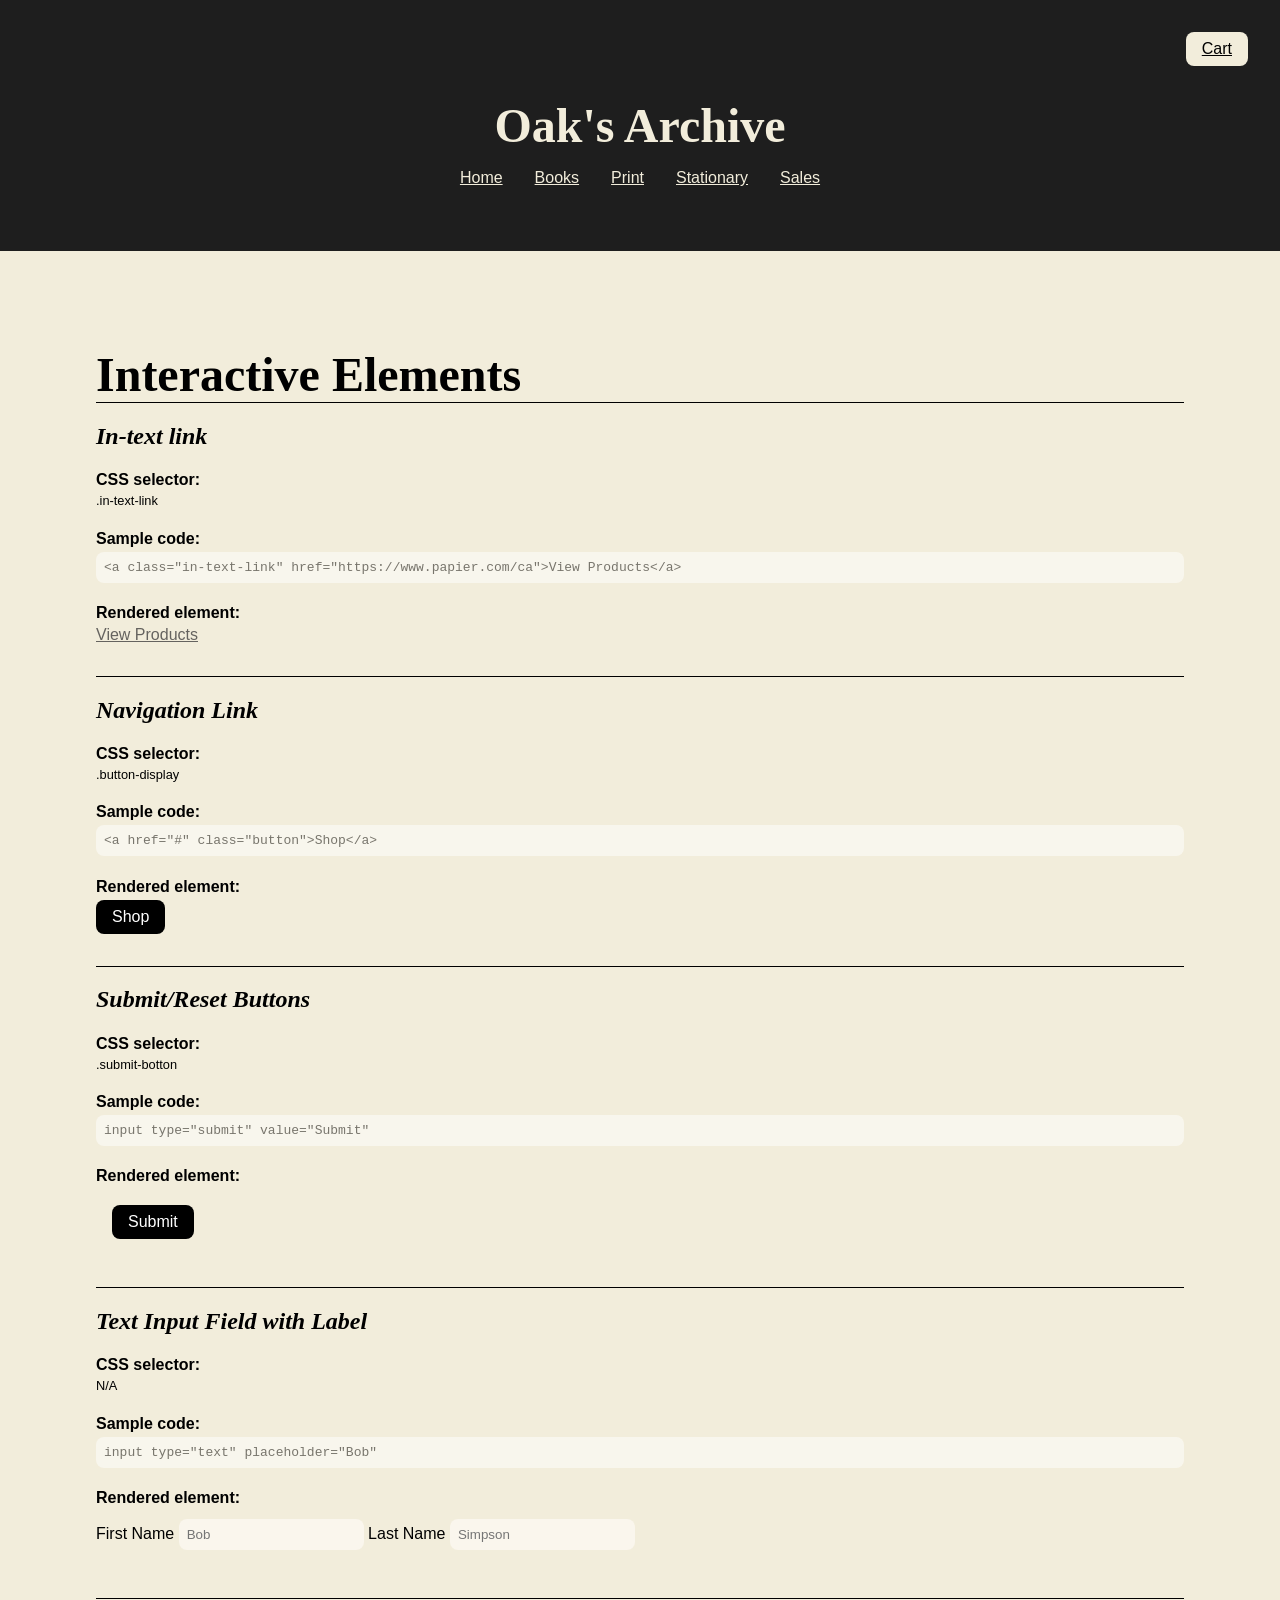
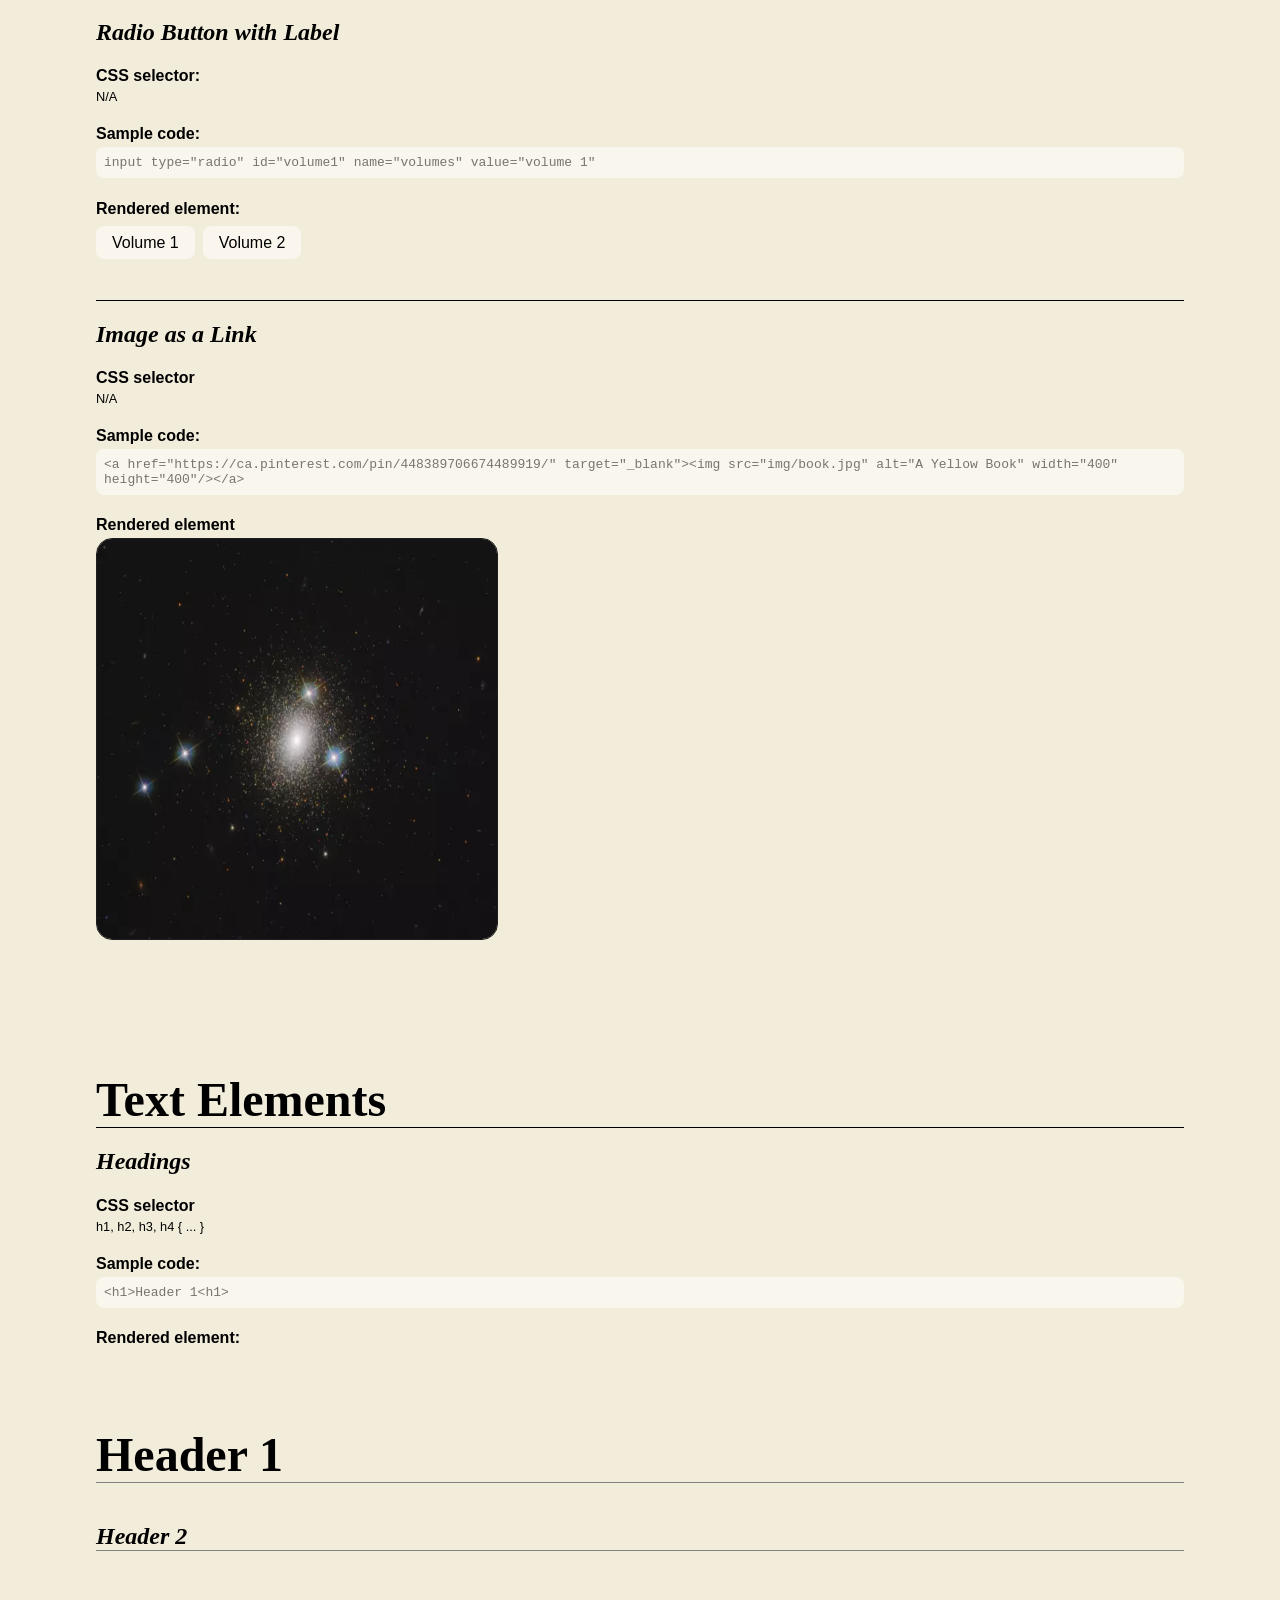
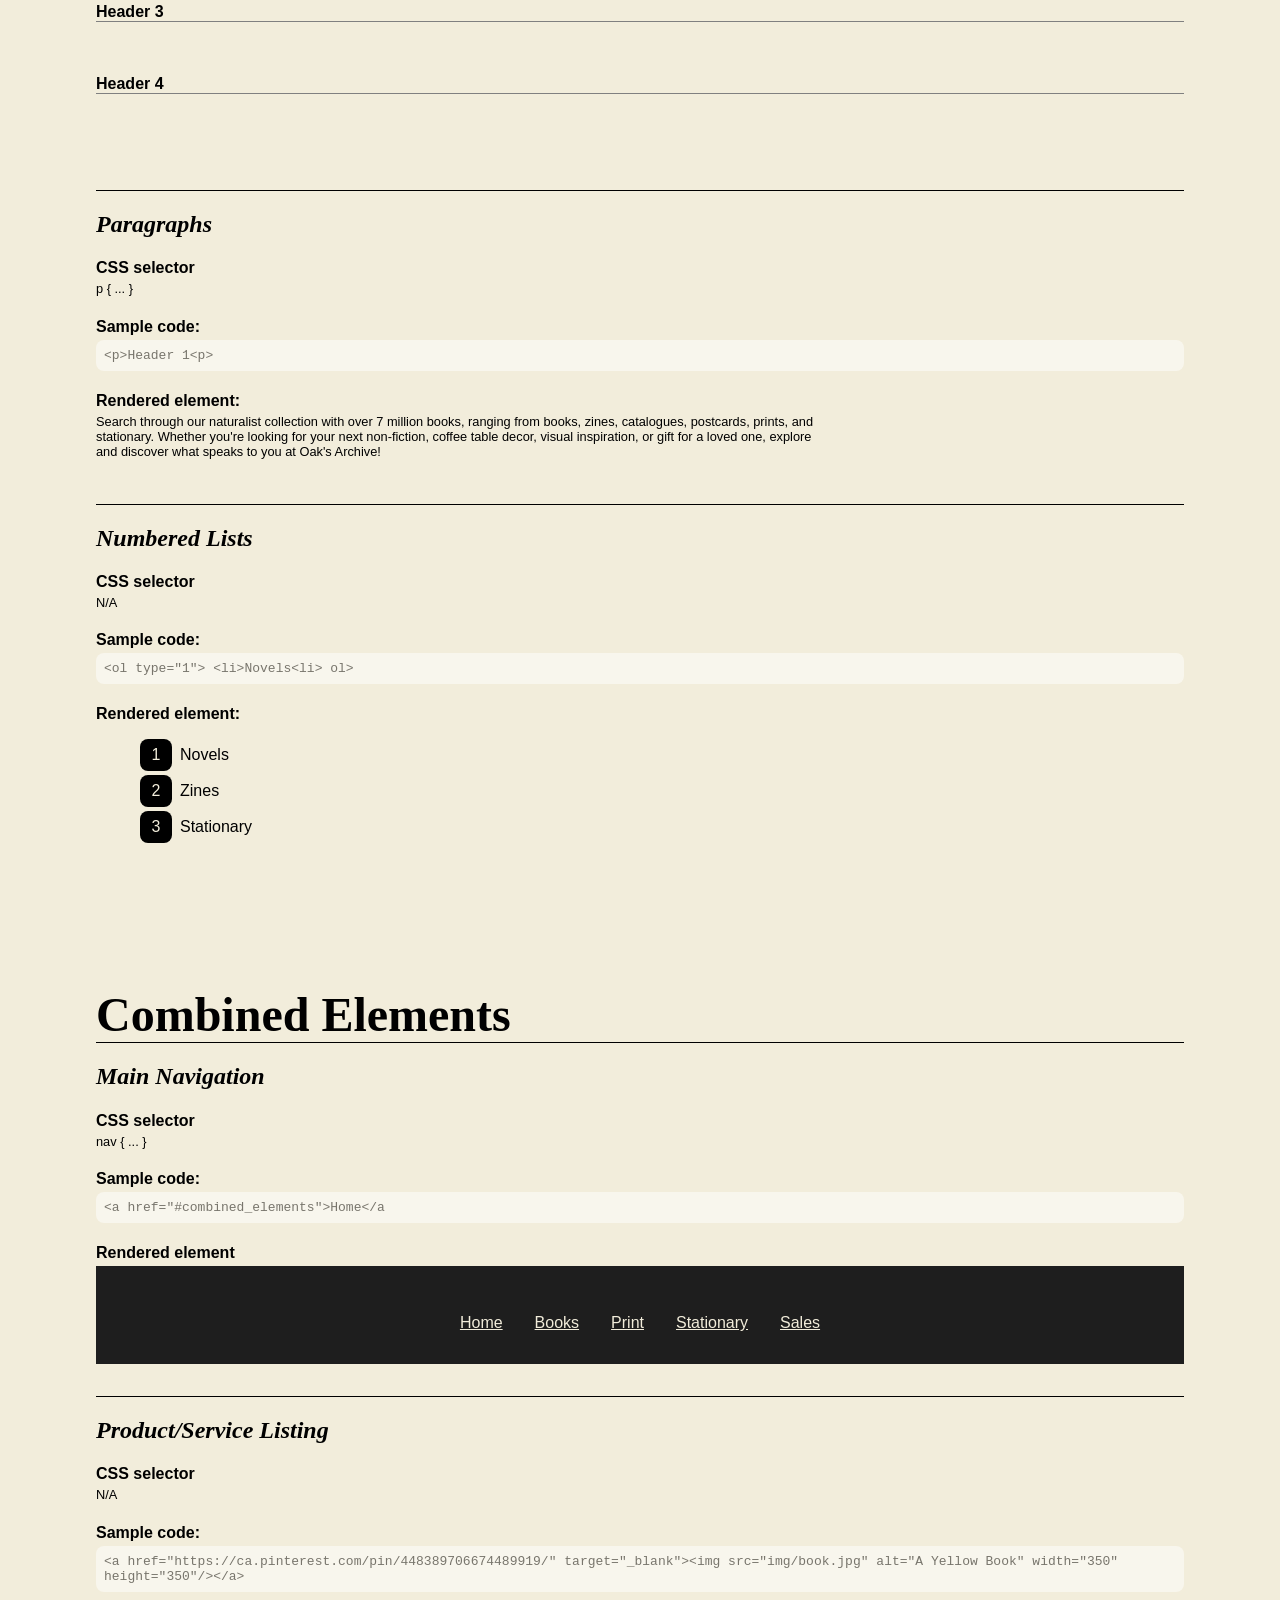
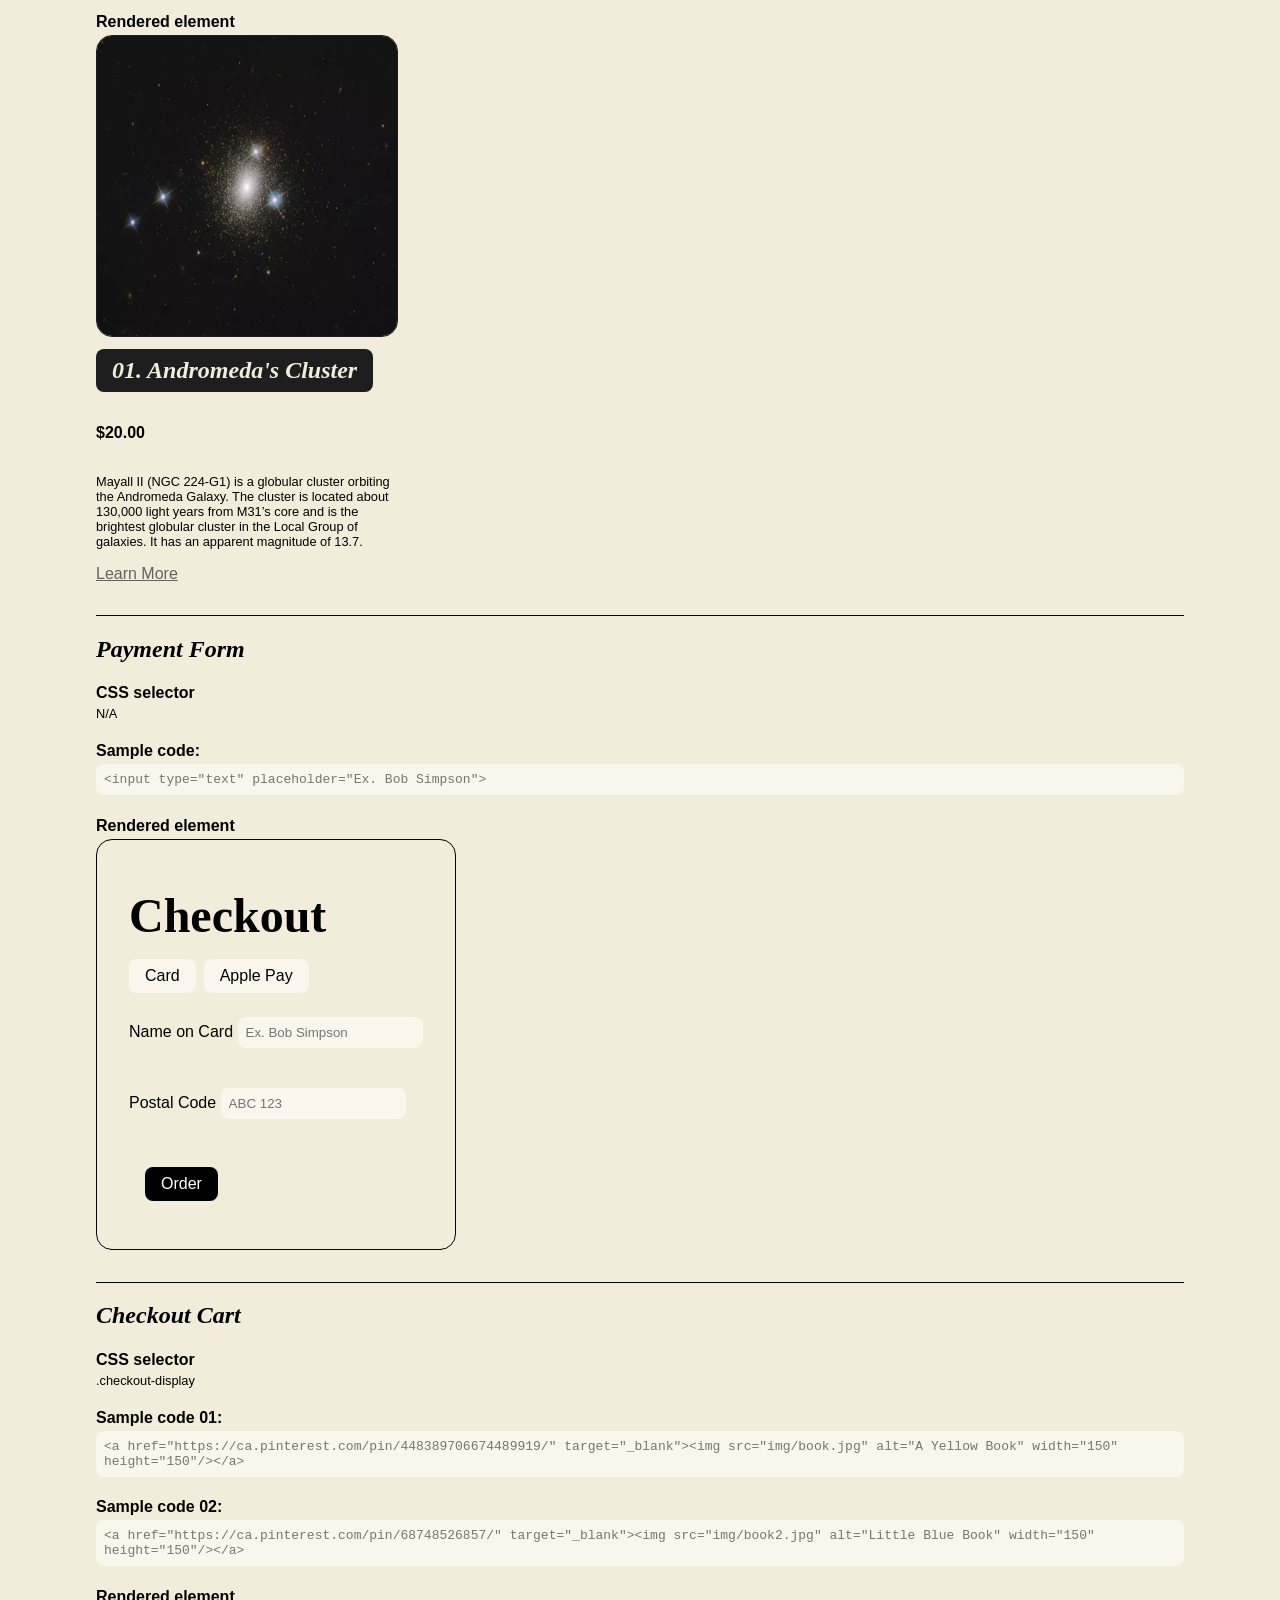
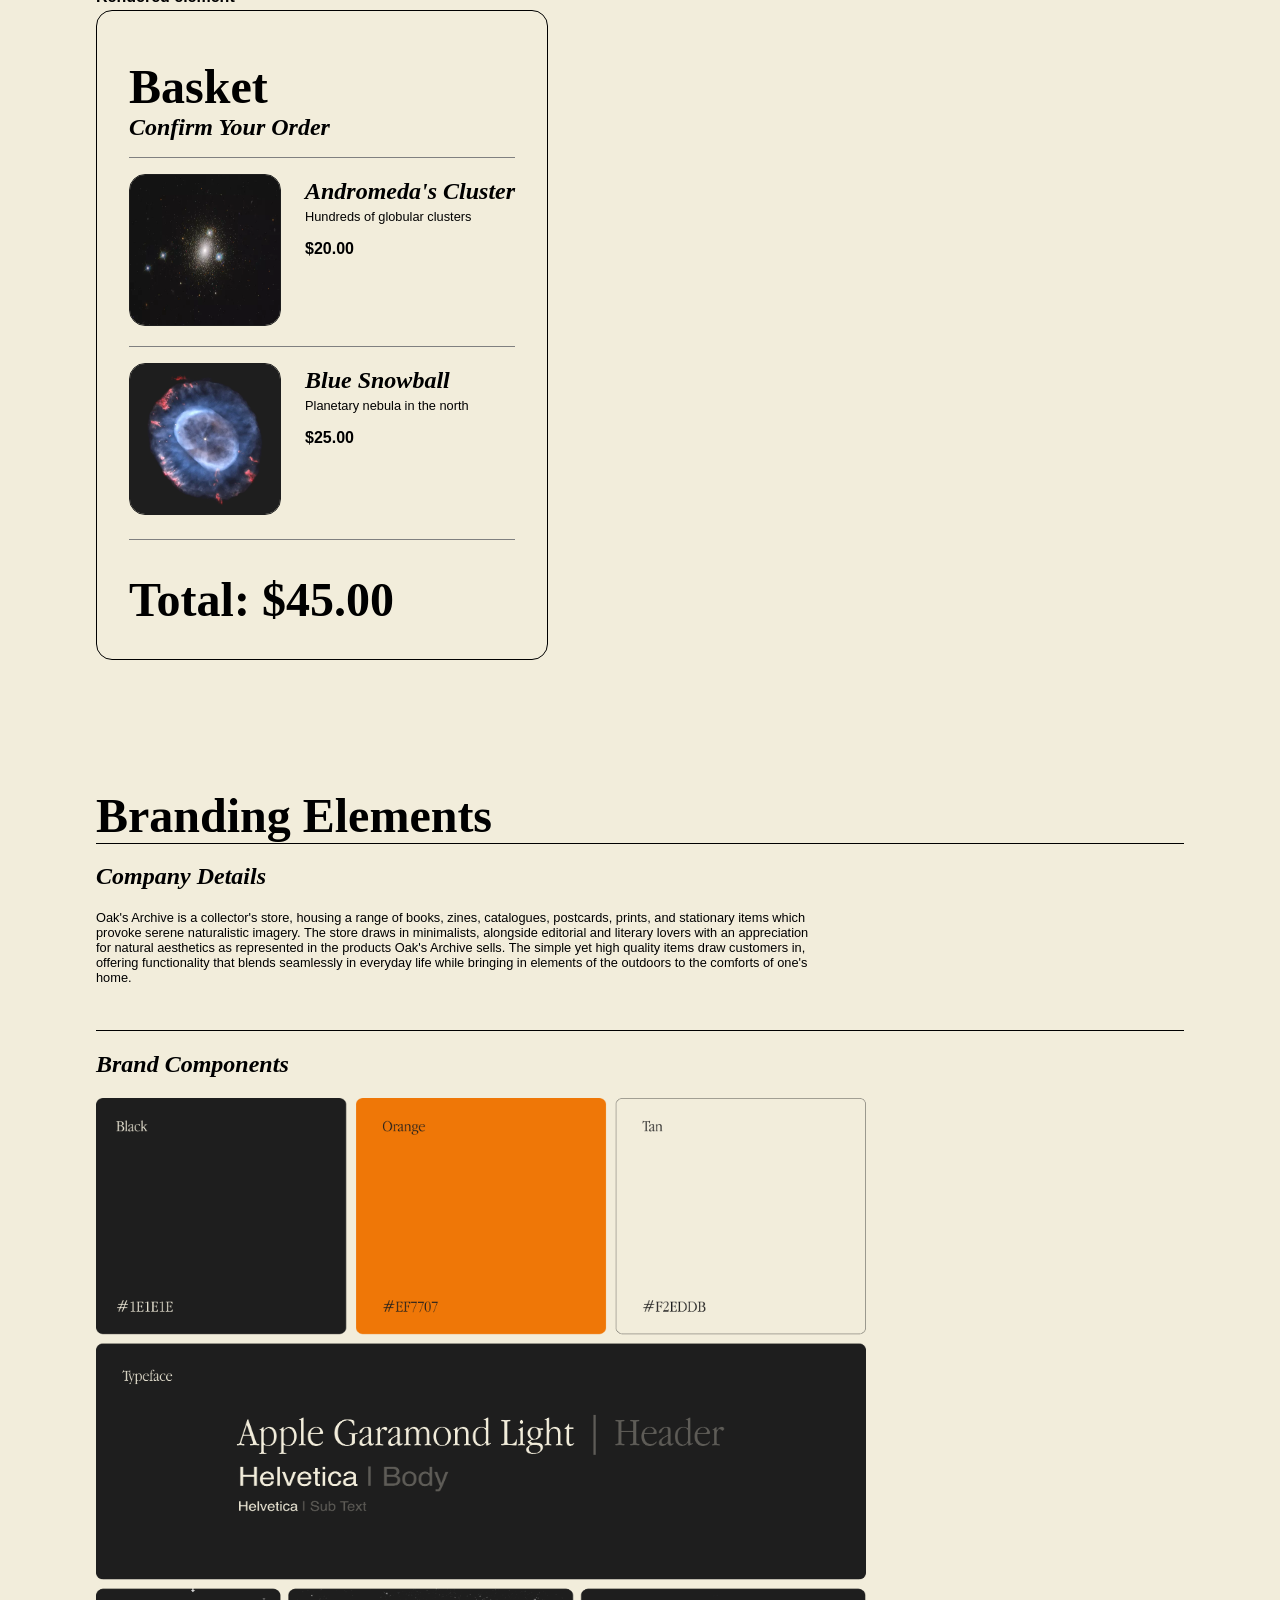
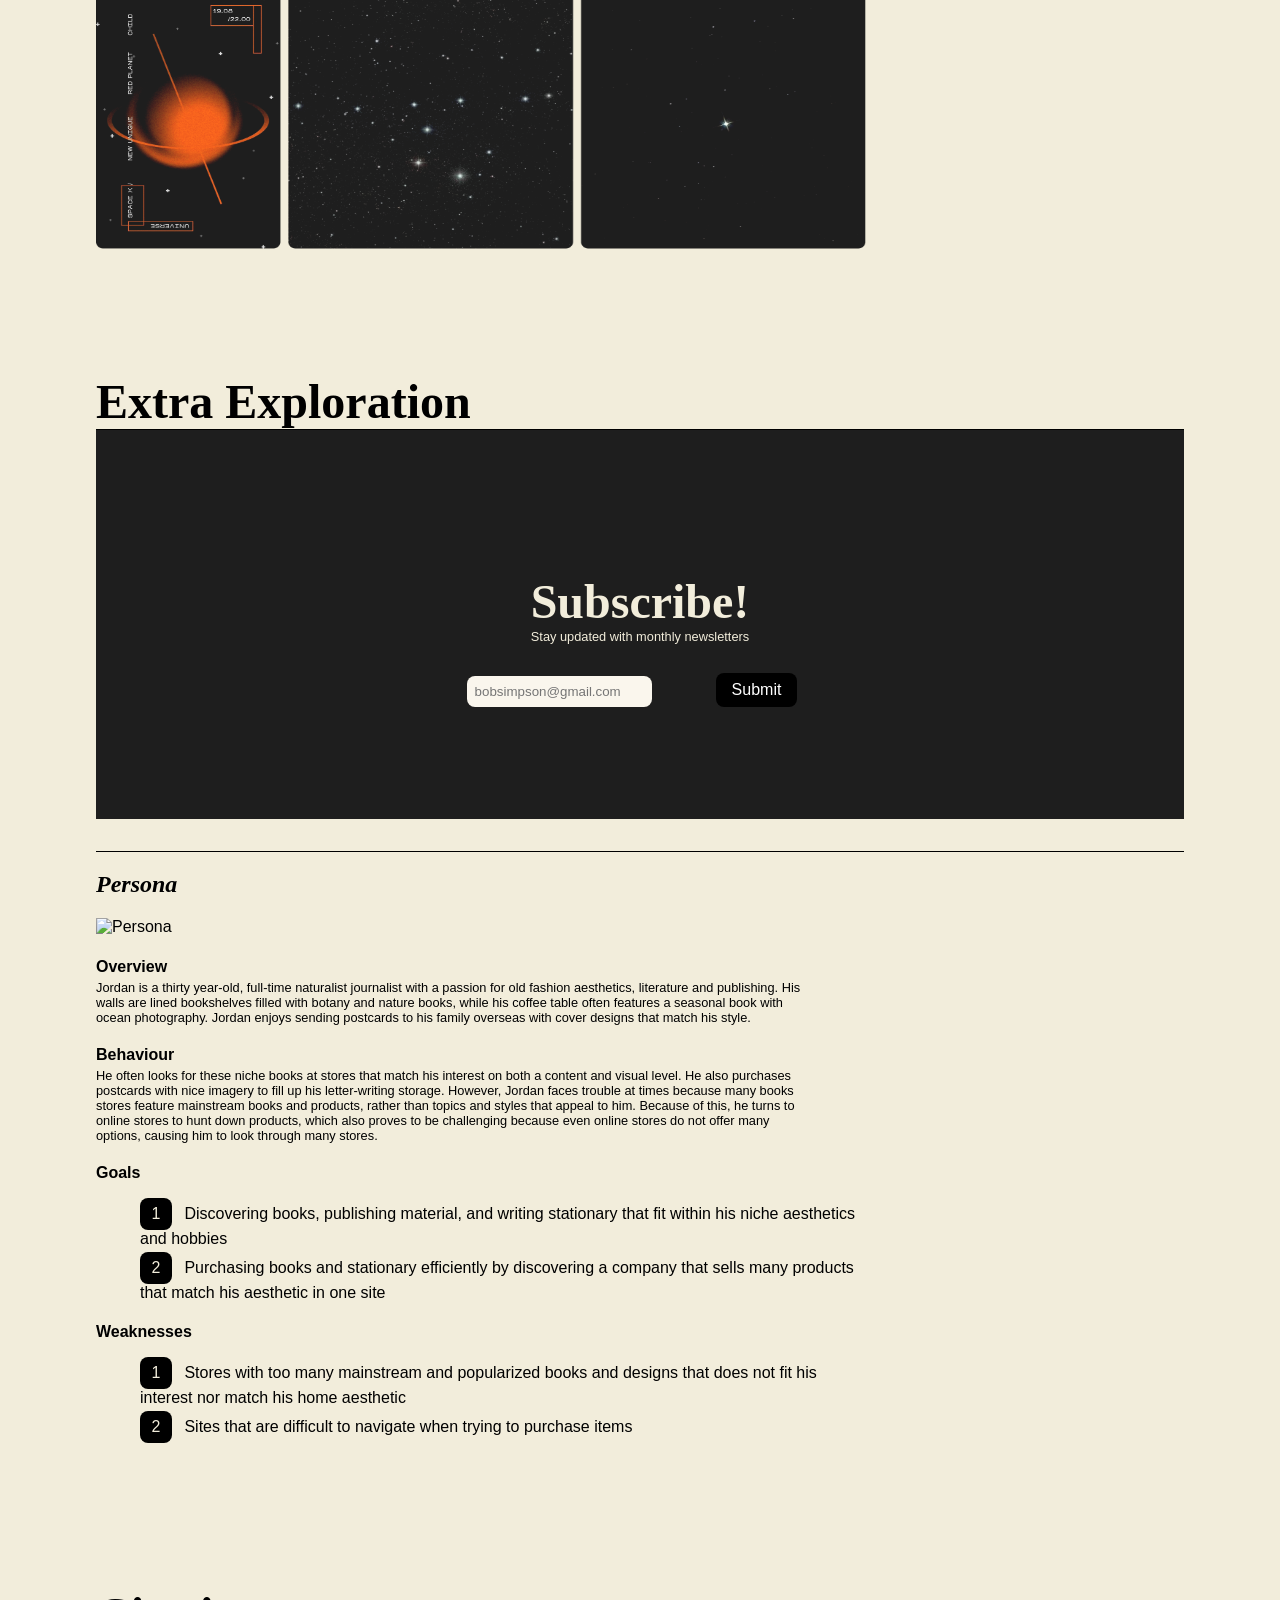
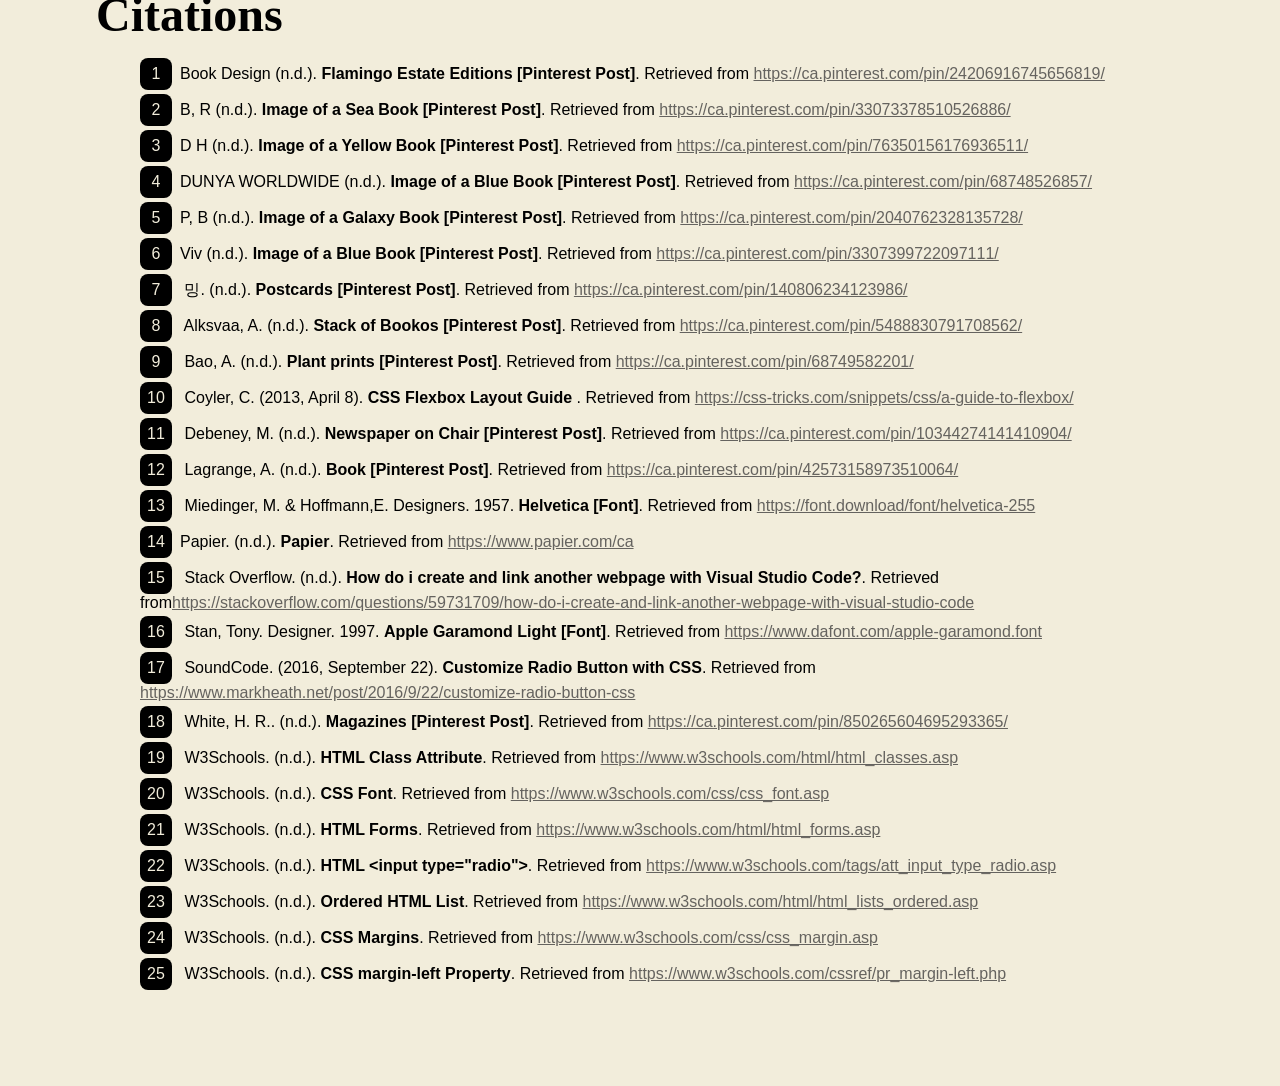
==== index.html @ 180cbb2b "Consolidated code Consolidated Sandra and Zoe's code and added moodboard and new image/text content " ====
<!-- All code referenced from lecture + assignment example codes -->

<!DOCTYPE html>
<html>

  <head>
    <meta charset="utf-8">
    <title>Style Guide</title>
    <link href="css/main.css" rel="stylesheet">
  </head>

  <body>
    <header class="header-layout">

      <div class="header-display">
        <a class="header-nav-display cart-nav" href="checkout.html">Cart</a>

        <h1>Oak's Archive</h1>
          <nav>     
            <a class="header-nav-display" href="index.html">Home</a>   
            <a class="header-nav-display" href="products.html">Books</a>
            <a class="header-nav-display" href="products.html">Print</a>
            <a class="header-nav-display" href="products.html">Stationary</a>
            <a class="header-nav-display" href="products.html">Sales</a>
          </nav>
      
      </div>
    </header>


    <!-- INTERACTIVE ELEMENTS SECTION // -->
    <section id="interactive_elements" class="body-align">

      <h1>Interactive Elements</h1>

        <section class="element">
            <h2>In-text link</h2>

            <h4>CSS selector:</h4>
            <p>.in-text-link</p>

            <h4>Sample code:</h4>
            <code>&lt;a class="in-text-link" href="https://www.papier.com/ca"&gt;View Products&lt;/a&gt;</code>

            <h4>Rendered element:</h4>
            <a href="https://www.papier.com/ca" target="_blank">View Products</a>

        </section>


        <!-- Default Button styling section -->
        <section class="element">

            <h2>Navigation Link</h2>

            <h4>CSS selector:</h4>
            <p>.button-display</p>

            <h4>Sample code:</h4>
            <code>&lt;a href="#" class="button"&gt;Shop&lt;/a&gt;</code>

            <h4>Rendered element:</h4>
            <a class="button-display" href="#">Shop</a>

        </section>


        <section class="element">
            <h2>Submit/Reset Buttons</h2>

            <h4>CSS selector:</h4>
            <p>.submit-botton</p>

            <h4>Sample code:</h4>
            <code>input type="submit" value="Submit"</code>

            <!-- Code referenced from: https://www.w3schools.com/html/html_forms.asp -->
            <h4>Rendered element:</h4>
            <input class="submit-botton" type="submit" value="Submit">

        </section>


        <section class="element">
            <h2>Text Input Field with Label</h2>

            <h4>CSS selector:</h4>
            <p>N/A</p>

            <h4>Sample code:</h4>
            <code>input type="text" placeholder="Bob"</code>

            <h4>Rendered element:</h4>

            <div class="input-field">
              <label> 
                First Name 
                <input class="input-display" type="text" placeholder="Bob">
                
                Last Name 
                <input class="input-display" type="text" placeholder="Simpson">
              </label>
            </div>
        
        </section>

        <section class="element">
            <h2>Radio Button with Label</h2>

            <h4>CSS selector:</h4>
            <p>N/A</p>

            <h4>Sample code:</h4>
            <code>input type="radio" id="volume1" name="volumes" value="volume 1"</code>

            <!-- Code referenced from: https://www.w3schools.com/tags/att_input_type_radio.asp -->
            <h4>Rendered element:</h4>

            <div class="radio-button">
              <div>
                <input class="radio-input" type="radio" id="volume1" name="volumes" value="volume 1">
                <label class="radio-label" for="volume1">Volume 1</label> 
              </div>
              <div>
                <input class="radio-input" type="radio" id="volume2" name="volumes" value="volume 2">
                <label class="radio-label" for="volume2">Volume 2</label>
              </div>
            </div>
        
        </section>
      </div>


      <section class="element">
        <h2>Image as a Link</h2>

        <h4>CSS selector</h4>
        <p>N/A</p>

        <h4>Sample code:</h4>
        <code>&lt;a href="https://ca.pinterest.com/pin/448389706674489919/" target="_blank"&gt;&lt;img src="img/book.jpg"
            alt="A Yellow Book"
            width="400"
            height="400"/&gt;&lt;/a&gt;</code>

        <h4>Rendered element</h4>
        <figure>
          <a href="https://ca.pinterest.com/pin/448389706674489919/" target="_blank"
          ><img class="img-element"
            src="img/andromedas_cluster.png"
            alt="Andromeda's cluster"
            width="400"
            height="400"
        /></a>
        </figure>
      </section>
    </section>
    <!-- // INTERACTIVE ELEMENTS SECTION -->


    <!-- TEXT ELEMENTS SECTION // -->
    <section id="text_elements" class="body-align">
      <h1>Text Elements</h1>

      <section class="element">
        <h2>Headings</h2>

        <h4>CSS selector</h4>
        <p>h1, h2, h3, h4 { ... } </p>

        <h4>Sample code:</h4>
        <code>&lt;h1&gt;Header 1&lt;h1&gt;</code>

        <h4>Rendered element:</h4>
        <h1 class="text-display">Header 1</h1>
        <h2 class="text-display-h2 text-display">Header 2</h2>
        <h3 class="text-display">Header 3</h3>
        <h4 class="text-display-h4 text-display">Header 4</h4>
      </section>

      <section class="element">
        <h2>Paragraphs</h2>

        <h4>CSS selector</h4>
        <p>p { ... }</p>

        <h4>Sample code:</h4>
        <code>&lt;p&gt;Header 1&lt;p&gt;</code>

        <h4>Rendered element:</h4>
        <p class="text-display-p">Search through our naturalist collection with over 7 million books, ranging from books, zines, catalogues, postcards, prints, and stationary. Whether you're looking for your next non-fiction, coffee table decor, visual inspiration, or gift for a loved one, explore and discover what speaks to you at Oak's Archive!</p>

      </section>

      <section class="element">
        <h2>Numbered Lists</h2>

        <h4>CSS selector</h4>
        <p>N/A</p>

        <h4>Sample code:</h4>
        <code>&ltol type="1"&gt; &lt;li&gt;Novels&lt;li&gt; ol&gt;</code>

        <!-- Code referenced from:  https://www.w3schools.com/html/html_lists_ordered.asp -->
        <h4>Rendered element:</h4>
        <ol type="1">
          <li>Novels</li>
          <li>Zines</li>
          <li>Stationary</li>
        </ol>

      </section>

    </section>
    <!-- // TEXT ELEMENTS SECTION -->



    <!-- COMBINED ELEMENTS SECTION // -->
    <section id="combined_elements" class="body-align">
      <h1>Combined Elements</h1>

      <section class="element">
        <h2>Main Navigation</h2>

        <h4>CSS selector</h4>
        <p>nav { ... }</p>
        
        <h4>Sample code:</h4>
        <code>&lt;a href="#combined_elements">Home&lt;/a</code>

      <h4>Rendered element</h4>

      <div class="header-layout">
        <nav>        
          <a class="header-nav-display" href="#combined_elements">Home</a>
          <a class="header-nav-display" href="products.html">Books</a>
          <a class="header-nav-display" href="products.html">Print</a>
          <a class="header-nav-display" href="products.html">Stationary</a>
          <a class="header-nav-display" href="products.html">Sales</a>
        </nav>
      </div>
      </section>


      <section class="element">
        <h2>Product/Service Listing</h2>

        <h4>CSS selector</h4>
        <p>N/A</p>

        <h4>Sample code:</h4>
        <code>&lt;a href="https://ca.pinterest.com/pin/448389706674489919/" target="_blank"&gt;&lt;img src="img/book.jpg"
            alt="A Yellow Book"
            width="350"
            height="350"/&gt;&lt;/a&gt;</code>

        <h4>Rendered element</h4>
      
        <div class="service-listing">
          <div>
            <figure>
              <a href="https://ca.pinterest.com/pin/448389706674489919/" target="_blank"
              ><img class="img-element"
                src="img/andromedas_cluster.png"
                alt="Andromeda's cluster"
                width="300"
                height="300"
            /></a>
          </div>
            <div class="service-listing-info">
              <h2 class="service-display-h2">01. Andromeda's Cluster</h2>
              <h3 class="service-price">$20.00</h3>
              <p class="service-info">Mayall II  (NGC 224-G1) is a globular cluster orbiting the Andromeda Galaxy. The  cluster is located about 130,000 light years from M31’s core and is the  brightest globular cluster in the Local Group of galaxies. It has an  apparent magnitude of 13.7.</p>
              <a href="https://ca.pinterest.com/pin/448389706674489919/" target="_blank">Learn More</a>
            </div>
          </div>
        </figure>
      </section>


      <section class="element">
        <h2>Payment Form</h2>

        <h4>CSS selector</h4>
        <p>N/A</p>

        <h4>Sample code:</h4>
        <code>&lt;input type="text" placeholder="Ex. Bob Simpson"&gt;</code>

        <h4>Rendered element</h4>

            <div class="order-form">
              <div>
                <h1 class="page-header">Checkout</h1>

                <div class="radio-button">
                  <input class="radio-input" type="radio" id="card" name="payment_methods" value="Card">
                  <label class="radio-label" for="card">Card</label> 

                  <input class="radio-input" type="radio" id="apple-pay" name="payment_methods" value="Apple Pay">
                  <label class="radio-label" for="apple-pay">Apple Pay</label>
                </div>          

                <div class="input-field">
                  <label class="checkout-label"> 
                    Name on Card 
                    <input class="input-display" type="text" placeholder="Ex. Bob Simpson">
                  </label>
                  <label class="checkout-label">
                    Postal Code 
                    <input class="input-display" type="text" placeholder="ABC 123">
                </label>
                </div>
              </div>
                <div>
                  <input class="submit-botton" type="submit" value="Order">
                </div>
            </div>

      </section>


      <section class="element checkout-basket">
        <h2>Checkout Cart</h2>

        <h4>CSS selector</h4>
        <p>.checkout-display</p>

        <h4>Sample code 01:</h4>
        <code>&lt;a href="https://ca.pinterest.com/pin/448389706674489919/" target="_blank"&gt;&lt;img src="img/book.jpg"
            alt="A Yellow Book"
            width="150"
            height="150"/&gt;&lt;/a&gt;</code>


        <h4>Sample code 02:</h4>
        <code>&lt;a href="https://ca.pinterest.com/pin/68748526857/" target="_blank"&gt;&lt;img src="img/book2.jpg"
            alt="Little Blue Book"
            width="150"
            height="150"/&gt;&lt;/a&gt;</code>

        <h4>Rendered element</h4>

        <div class="order-form">
          <h1 class="page-header">Basket</h1>
          <h2 class="header-subtext">Confirm Your Order</h2>
          
          <div class="checkout-display">
            <figure>
              <a href="https://ca.pinterest.com/pin/448389706674489919/" target="_blank"
              ><img class="img-element"
                src="img/andromedas_cluster.png"
                alt="Andromeda's cluster"
                width="150"
                height="150"
            /></a>
            </figure>

            <div class="checkout-item-text">
              <h2 class="checkout-item-name"> Andromeda's Cluster</h2>
              <p class="checkout-item-name"> Hundreds of globular clusters</p>
              <h4 class="checkout-price">$20.00</h4>
            </div>
          </div>

          <div class="checkout-display">
            <figure>
              <a href="https://ca.pinterest.com/pin/68748526857/" target="_blank"
              ><img class="img-element"
                src="img/blue_snowball.png"
                alt="Blue snowball nebula"
                width="150"
                height="150"
            /></a>
            </figure>
            <div class="checkout-item-text">
              <h2 class="checkout-item-name"> Blue Snowball</h2>
              <p class="checkout-item-name">Planetary nebula in the north</p>
              <h4 class="checkout-price">$25.00</h4>
            </div>
          </div>

          <h1 class="checkout-total checkout-total-display">Total: $45.00</h1>
        </div>

      </section>
    </section>
    <!-- // COMBINED ELEMENTS SECTION -->

    <!-- BRANDING SECTION // -->
    <section id="branding_elements" class="body-align">
      <h1>Branding Elements</h1>

      <section class="element">
        <h2>Company Details</h2>
        <p class="text-display-p">
          Oak's Archive is a collector's store, housing a range of books, zines,
          catalogues, postcards, prints, and stationary items which provoke
          serene naturalistic imagery. The store draws in minimalists, alongside
          editorial and literary lovers with an appreciation for natural
          aesthetics as represented in the products Oak's Archive sells. The
          simple yet high quality items draw customers in, offering
          functionality that blends seamlessly in everyday life while bringing
          in elements of the outdoors to the comforts of one's home.
        </p>
      </section>

      <section class="element">
        <h2>Brand Components</h2>
        <figure>
          <img
            src="img/Moodboard.png"
            alt="Moodboard"
            width="770"
            height="800"
          />
        </figure>
      </section>

      <h1>Extra Exploration</h1>

      <section class="element">

        <footer class="footer-layout">
          <h1>Subscribe!</h1>
          <p>Stay updated with monthly newsletters</p>

            <div class="footer-container">

              <div class="input-field">
                <label>                     
                  <input class="input-display" type="text" placeholder="bobsimpson@gmail.com">
                </label>
              </div>

              <div>
                <input class="submit-botton" type="submit" value="Submit">
              </div>

            </div>
        </footer>
      </section>

      <section class="element">
        <h2>Persona</h2>
        <figure>
          <img src="img/persona.png" alt="Persona" width="770" height="250" />
        </figure>

          <h4>Overview</h4>
          <p class="text-display-p">
            Jordan is a thirty year-old, full-time naturalist journalist with a
            passion for old fashion aesthetics, literature and publishing. His
            walls are lined bookshelves filled with botany and nature books,
            while his coffee table often features a seasonal book with ocean
            photography. Jordan enjoys sending postcards to his family overseas
            with cover designs that match his style.
          </p>
          <h4>Behaviour</h4>
          <p class="text-display-p">
            He often looks for these niche books at stores that match his
            interest on both a content and visual level. He also purchases
            postcards with nice imagery to fill up his letter-writing storage.
            However, Jordan faces trouble at times because many books stores
            feature mainstream books and products, rather than topics and styles
            that appeal to him. Because of this, he turns to online stores to hunt down products, which also proves to be challenging because even online stores do not offer many options, causing him to look through many stores.
          </p>
          <h4>Goals</h4>
          <ol>
            <li class="text-display-p">
              Discovering books, publishing material, and writing stationary
              that fit within his niche aesthetics and hobbies
            </li>
            <li class="text-display-p">
              Purchasing books and stationary efficiently by discovering a company that sells many products that match his aesthetic in one site 
            </li>
          </ol>
          <h4>Weaknesses</h4>
          <ol>
            <li class="text-display-p">
              Stores with too many mainstream and popularized books and designs that does not fit his interest nor match his home aesthetic
            </li>
            <li class="text-display-p">
              Sites that are difficult to navigate when trying to purchase items
            </li>
          </ol>
      </section>
    </section>


    <section id="citations" class="body-align">
      <h1>Citations</h1>

      <ol>
        <li>Book Design (n.d.). <strong>Flamingo Estate Editions [Pinterest Post]</strong>. Retrieved from <a href="https://ca.pinterest.com/pin/24206916745656819/">https://ca.pinterest.com/pin/24206916745656819/</a
          >
        </li>
        <li>B, R (n.d.). <strong>Image of a Sea Book [Pinterest Post]</strong>. Retrieved from <a href="https://ca.pinterest.com/pin/33073378510526886/">https://ca.pinterest.com/pin/33073378510526886/</a
          >
       </li>
        <li>D H (n.d.). <strong>Image of a Yellow Book [Pinterest Post]</strong>. Retrieved from <a href="https://ca.pinterest.com/pin/76350156176936511/">https://ca.pinterest.com/pin/76350156176936511/</a
          >
        </li>
        <li>DUNYA WORLDWIDE (n.d.). <strong>Image of a Blue Book [Pinterest Post]</strong>. Retrieved from <a href="https://ca.pinterest.com/pin/68748526857/">https://ca.pinterest.com/pin/68748526857/</a
          >
        </li>
        <li>P, B (n.d.). <strong>Image of a Galaxy Book [Pinterest Post]</strong>. Retrieved from <a href="https://ca.pinterest.com/pin/2040762328135728/">https://ca.pinterest.com/pin/2040762328135728/</a
          >
        </li>
        <li>Viv (n.d.). <strong>Image of a Blue Book [Pinterest Post]</strong>. Retrieved from <a href="https://ca.pinterest.com/pin/3307399722097111/">https://ca.pinterest.com/pin/3307399722097111/</a
          >
        </li>
        <li>
          밍. (n.d.).
          <strong>Postcards [Pinterest Post]</strong>. Retrieved from
          <a href="https://ca.pinterest.com/pin/140806234123986/"
            >https://ca.pinterest.com/pin/140806234123986/</a
          >
        </li>
        <li>
          Alksvaa, A. (n.d.).
          <strong>Stack of Bookos [Pinterest Post]</strong>. Retrieved from
          <a href="https://ca.pinterest.com/pin/5488830791708562/"
            >https://ca.pinterest.com/pin/5488830791708562/</a
          >
        </li>
        <li>
          Bao, A. (n.d.).
          <strong>Plant prints [Pinterest Post]</strong>. Retrieved from
          <a href="https://ca.pinterest.com/pin/68749582201/"
            >https://ca.pinterest.com/pin/68749582201/</a
          >
        </li>

        <li>
          Coyler, C. (2013, April 8).
          <strong> CSS Flexbox Layout Guide </strong>. Retrieved from
          <a href="https://css-tricks.com/snippets/css/a-guide-to-flexbox/"
            >https://css-tricks.com/snippets/css/a-guide-to-flexbox/</a
          >
        </li>
        
        <li>
          Debeney, M. (n.d.).
          <strong>Newspaper on Chair [Pinterest Post]</strong>. Retrieved from
          <a href="https://ca.pinterest.com/pin/10344274141410904/"
            >https://ca.pinterest.com/pin/10344274141410904/</a
          >
        </li>
        <li>
          Lagrange, A. (n.d.).
          <strong>Book [Pinterest Post]</strong>. Retrieved from
          <a href="https://ca.pinterest.com/pin/42573158973510064/"
            >https://ca.pinterest.com/pin/42573158973510064/</a
          >
        </li>
        <li>
          Miedinger, M. & Hoffmann,E. Designers. 1957.
          <strong>Helvetica [Font]</strong>. Retrieved from
          <a href="https://font.download/font/helvetica-255"
            >https://font.download/font/helvetica-255</a
          >
        </li>
        <li>Papier. (n.d.). <strong>Papier</strong>. Retrieved from <a href="https://www.papier.com/ca">https://www.papier.com/ca</a></li>
        <li>
          Stack Overflow. (n.d.). <strong>How do i create and link another webpage with Visual Studio Code?</strong>. Retrieved from<a href="https://stackoverflow.com/questions/59731709/how-do-i-create-and-link-another-webpage-with-visual-studio-code">https://stackoverflow.com/questions/59731709/how-do-i-create-and-link-another-webpage-with-visual-studio-code</a>
        </li>
        <li>
          Stan, Tony. Designer. 1997.
          <strong>Apple Garamond Light [Font]</strong>. Retrieved from
          <a href="https://www.dafont.com/apple-garamond.font"
            >https://www.dafont.com/apple-garamond.font</a
          >
        </li>
        <li>
          SoundCode. (2016, September 22).
          <strong>Customize Radio Button with CSS</strong>. Retrieved from
          <a href="https://www.markheath.net/post/2016/9/22/customize-radio-button-css"
            >https://www.markheath.net/post/2016/9/22/customize-radio-button-css</a
          >
        </li>
        <li>
          White, H. R.. (n.d.).
          <strong>Magazines [Pinterest Post]</strong>. Retrieved from
          <a href="https://ca.pinterest.com/pin/850265604695293365/"
            >https://ca.pinterest.com/pin/850265604695293365/</a
          >
        </li>
        <li>
          W3Schools. (n.d.).
          <strong>HTML Class Attribute</strong>. Retrieved from
          <a href="https://www.w3schools.com/html/html_classes.asp"
            >https://www.w3schools.com/html/html_classes.asp</a
          >
        </li>
        <li>
          W3Schools. (n.d.).
          <strong>CSS Font</strong>. Retrieved from
          <a href="https://www.w3schools.com/css/css_font.asp"
            >https://www.w3schools.com/css/css_font.asp</a
          >
        </li>
        <li>
          W3Schools. (n.d.).
          <strong>HTML Forms</strong>. Retrieved from
          <a href="https://www.w3schools.com/html/html_forms.asp"
            >https://www.w3schools.com/html/html_forms.asp</a
          >
        </li>
        <li>
          W3Schools. (n.d.).
          <strong>HTML &lt;input type="radio"&gt;</strong>. Retrieved from
          <a href="https://www.w3schools.com/tags/att_input_type_radio.asp"
            >https://www.w3schools.com/tags/att_input_type_radio.asp</a
          >
        </li>
        <li>
          W3Schools. (n.d.).
          <strong>Ordered HTML List</strong>. Retrieved from
          <a href="https://www.w3schools.com/html/html_lists_ordered.asp"
            >https://www.w3schools.com/html/html_lists_ordered.asp</a
          >
        </li>
        <li>
          W3Schools. (n.d.).
          <strong>CSS Margins</strong>. Retrieved from
          <a href="https://www.w3schools.com/css/css_margin.asp"
            >https://www.w3schools.com/css/css_margin.asp</a
          >
        </li>
        <li>
          W3Schools. (n.d.).
          <strong>CSS margin-left Property</strong>. Retrieved from
          <a href="https://www.w3schools.com/cssref/pr_margin-left.php"
            >https://www.w3schools.com/cssref/pr_margin-left.php</a
          >
        </li>
      </ol>

    </section>


  </body>
</html>
---- css/main.css ----
/*
  STYLE GUIDE STYLING 
  Default styling for the style guide 
*/


/* Styling for the navigation button; code referenced from lecture code*/
body {
  font-family: Helvetica, sans-serif;
  background-color: rgb(242, 237, 219);
  margin: 0 auto;
}

.body-align {
  margin: 6rem;
}

.element {
  padding-bottom: 2rem;
  border-top-width: 0.05rem;
  border-top-style: solid;
  border-top-color: black;
}

figure {
  margin: 0rem;
  margin-right: 1.5rem;
  border-radius: 1rem;

}

.img-element {
  border-radius: 1rem;
  border-style: solid;
  border-width: 0.1rem;
    border-color: #1E1E1E;

}

.img-element:hover, 
.img-element:focus {
  opacity: 60%;
  transition-duration: 0.3s;
}

h1 {
  font-family: "Apple Garamond Light";
  margin-bottom: 0rem;
  font-size: 3rem;
}

h2 {
  font-family: "Apple Garamond Light";
  font-style: italic;
  font-size: 1.5rem;
}

h3 {
  margin-top: 1rem;
  font-size: 1rem;
}

h4 {
  margin-bottom: 0.25rem;
  font-size: 1rem;
}

p {
  margin-top: 0;
  font-size: 0.8rem;
}

a {
  text-decoration: underline;
  color: rgb(101, 99, 95); 
}

a:hover,
a:focus {
  text-decoration: none;
}

code {
  background-color: white; 
  border-radius: 0.5rem;
  opacity: 50%;
  padding: 0.5rem;
  display: block;
}

/* Styling for list; code referenced from https://css-tricks.com/style-list-markers-css/ */
ol {
  list-style: none;
  counter-reset: list-counter;
}

li {
  counter-increment: list-counter;
  margin: 0.25rem;
}

li::before {
  content: counter(list-counter);
  background: black;
  width: 2rem;
  height: 2rem;
  border-radius: 0.5rem;
  display: inline-block;
  line-height: 2rem;
  color: rgb(242, 237, 219);
  text-align: center;
  margin-right: 0.5rem;
}

/* Styling for the header and navigation; code referenced from lecture code */
.header-display {
  display: flex;
  flex-direction: column;
  align-items: center;
  padding-bottom: 2rem;
}

.header-layout {
  background-color: #1E1E1E;
  padding: 2rem;
  color: rgb(242, 237, 219);
}

.header-nav-display {
  color: rgb(242, 237, 219);
}

nav {
  display: flex; 
  justify-content: center;
  padding-top: 1rem;
  gap: 2rem;
}

.cart-nav {
  margin-left: auto;

  padding-left: 1rem;
  padding-right: 1rem;
  padding-top: 0.5rem;
  padding-bottom: 0.5rem;

  color: black;
  background-color:  rgb(242, 237, 219);
  border-radius: 0.5rem;
}

.cart-nav:hover,
.cart-nav:focus {
   background-color: black;
   color: rgb(242, 237, 219);
}

/* Styling for footer; code referenced from lecture code */
.footer-layout { 
  display: flex;
  flex-direction: column;
  background-color: #1E1E1E;
  align-items: center;
  padding: 6rem;
  color: rgb(242, 237, 219);
}

.footer-container {
  display: flex;
  flex-wrap: wrap;
  gap: 3rem;
  justify-content: center;
  align-items: flex-end;
}


/* 
  INTERACTIVE ELEMENTS -------------------
*/

/* Styling for the navigation button; code referenced from lecture code */
.button-display {
  display: inline-block;
  padding-left: 1rem;
  padding-right: 1rem;
  padding-top: 0.5rem;
  padding-bottom: 0.5rem;

  color: white;
  background-color: black;

  text-decoration: none;
  transition-property: background-color;
  border-radius: 0.5rem;
}

.button-display:hover,
.button-display:focus {
  background-color: grey;
  text-decoration: none;
}

/* In-text link; code referenced from lecture code */
.in-text-link:hover, 
.in-text-link:focus {
  text-decoration: underline;
}

/* Submit button; code referenced from lecture code */
.submit-botton {
  font-family: Helvetica, sans-serif;
  font-size: 1rem;

  padding-left: 1rem;
  padding-right: 1rem;
  padding-top: 0.5rem;
  padding-bottom: 0.5rem;

  color: white;
  background-color: black;
  border-radius: 0.5rem;
  border-style: none;
  margin: 1rem;
}

.submit-botton:hover, 
.submit-botton:focus {
  background-color: grey;
  text-decoration: none;
  border-style: none;
}

/* Text input field; code referenced from lecture code */

.input-field {
  display: flex; 
  flex-direction: column;
  max-width: 50rem;
}


.input-display {
  margin-top: 0.5rem;
  padding: 0.5rem;
  margin-bottom: 1rem;
  background-color: rgb(250, 246, 237);
  border: none;
  border-radius: 0.5rem;
}


/* Radio buttons; code referenced from lecture code and https://www.markheath.net/post/2016/9/22/customize-radio-button-css */
.radio-button {
  display: flex;
  flex-direction: row;
  max-width: 20rem;
  margin-top: 1rem;
  margin-bottom: 1rem;
}

.radio-input {
  display: none;
}

.radio-input:checked + .radio-label{
  border-style: solid;
  border-width: 0.1rem;
  background-color: white;
}

.radio-label {
  padding-top: 0.5rem;
  padding-bottom: 0.5rem;
  padding-left: 1rem;
  padding-right: 1rem;
  margin-right: 0.5rem;

  align-content: center;
  justify-content: center;

  background-color: rgb(250, 246, 237);
  border-radius: 0.5rem;
}

.radio-label:hover {
  background-color: white;
}



/* 
  TEXT ELEMENTS -------------------
*/

/* Styling for text  */
.text-display-h2 {
  margin-top: 0.5rem;
}

.text-display {
  border-bottom-width: 0.01rem;
  border-bottom-style: solid;
  border-bottom-color: grey;
  padding-top: 2rem;
}

.text-display-h4 {
  margin-bottom: 4rem;
}

.text-display-p {
  max-width: 45rem;
}


/* 
  COMBINED ELEMENTS -------------------
*/

/* Styling for products/service listing; code referenced from lecture code and https://www.w3schools.com/cssref/css3_pr_align-items.php, https://www.w3schools.com/cssref/pr_margin-left.php and https://css-tricks.com/snippets/css/a-guide-to-flexbox/ */
.service-container {
  display: flex;
  flex-wrap: wrap;
  gap: 5rem;
  padding: 2rem;
  justify-content: center;
}

.service-listing {
  display: flex;
  flex-direction: column;
  align-content: center;
}

.service-listing-info{
  max-width: 19rem;
}

.service-display-h2 {
  margin-top: 0.5rem;

  padding-left: 1rem;
  padding-right: 1rem;
  padding-top: 0.5rem;
  padding-bottom: 0.5rem;

  color: rgb(242, 237, 219);
  background-color: #1E1E1E;
  border-radius: 0.5rem;

  max-width: fit-content;
}

.service-info {
  margin-bottom: 1rem;
}

.service-price {
  margin-top: 2rem;
  margin-bottom: 2rem;
}

/* Styling for payment form; code referenced from lecture code */
.order-form {
  display: flex;
  flex-direction: column;

  border-radius: 1rem;  
  border-style: solid;
  border-width: 0.1rem;
  border-color: black;

  padding-right: 2rem;
  padding-left: 2rem;
  padding-bottom: 2rem;

  max-width: fit-content;
}




/* Styling for the checkout basket; code referenced from lecture code */
.checkout-display {
  display: flex;
  flex-direction: row;
  align-items: flex-start;
  border-top-width: 0.01rem;
  border-top-style: solid;
  border-top-color: grey;

  padding-bottom: 1rem;
  padding-top: 1rem;
}

@media screen and (max-width: 50rem) {
  .checkout-display {
    display: flex;
    flex-direction: column;
  }
}
  
.page-header {
  margin-bottom: 0rem;
}

.header-subtext {
  margin-top: 0rem; 
  margin-bottom: 1rem;
}

.checkout-item-name {
  margin-top: 0.25rem;
  margin-bottom: 0rem;
}

.checkout-price {
  margin-top: 1rem;
  padding-bottom: 1rem;
}

.checkout-total {
  margin-top: 0.25rem;
  padding-top: 1rem;
}

.checkout-total-display {
  border-top-width: 0.01rem;
  border-top-style: solid;
  border-top-color: grey;
  padding-top: 2rem;
}

.checkout-item-text {
  flex: 1; 
}

.checkout-label {
  padding-bottom: 1rem;
}

.checkout-container {
  display: flex;
  flex-wrap: wrap;
  gap: 2rem;
  padding: 2rem;
  justify-content: center;
  align-items:flex-start;
}


/* Styling for checkout */

.cart {
  display: flex;
  flex-direction: column;
  gap: 1rem;
}

.cart img {
  max-width: 8rem;
  border-radius: 10px;
  margin-right: 1rem;
}

.item {
  display: flex;
  justify-content: space-between;
  border-bottom-style: solid;
  border-bottom-width: 1px;
  border-bottom-color: #D5CAD6;
  padding-bottom: 1rem;
  padding-top: 1rem;
}

.text-container {
  margin-right: 7rem;
}

.costs {
  display: flex;
  gap: 4rem;
  margin-bottom: 1rem;
}

.shipping-info form, .card-info form {
  width: 100%;
  max-width: 50rem;
}

.shipping-info .row, .card-info .row{
  display: flex;
  justify-content: flex-start;
}



form {
  border: 1px solid #6B5E62;
  border-radius: 7px;
  font-family: Helvetica, sans-serif;
  width: 100%;
  max-width: 50rem;
  margin-top: 1rem;
  margin-bottom: 1rem;
}



fieldset {
  border: 0;
  margin: 0;
  padding: 1rem;
}

.shipping-info.input-field {
  display: flex; 
  flex-direction: column;
  max-width: 50rem;
}

/*

.input-field input {
  border-radius: 7px;
  font-family: Helvetica, sans-serif;
  background: #FFF;
  border: 1px solid rgb(180, 180, 180);
  box-shadow: inset 0 1px 1px rgba(0, 0, 0, .1);
  padding: 7px;
  margin-top: 7px;
  width: 100%;
}

.input-field label {
  display: block;
  font-weight: bold;
  margin: 20px;
}

.input-field input:hover, .input-field input:focus{
  box-shadow: inset 1px 2px 2px rgba(0, 0, 0, .2);
}

*/
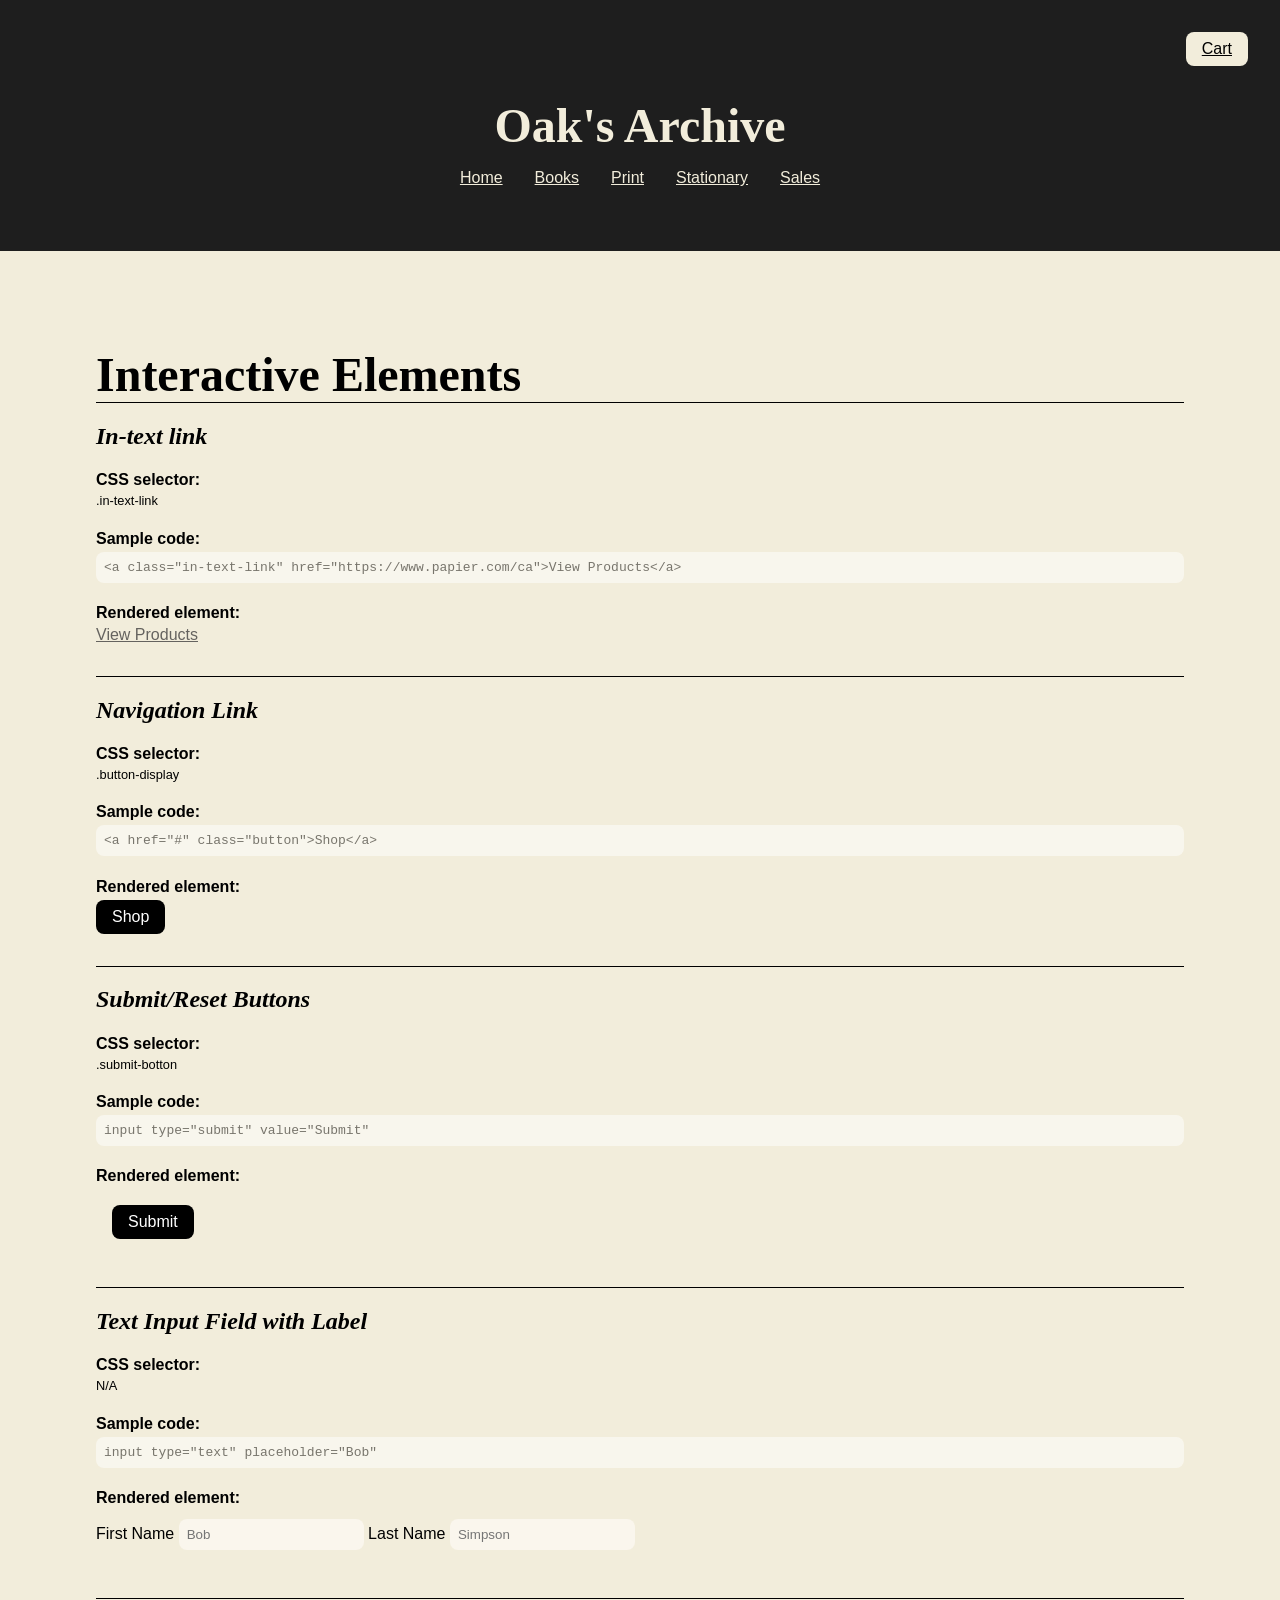
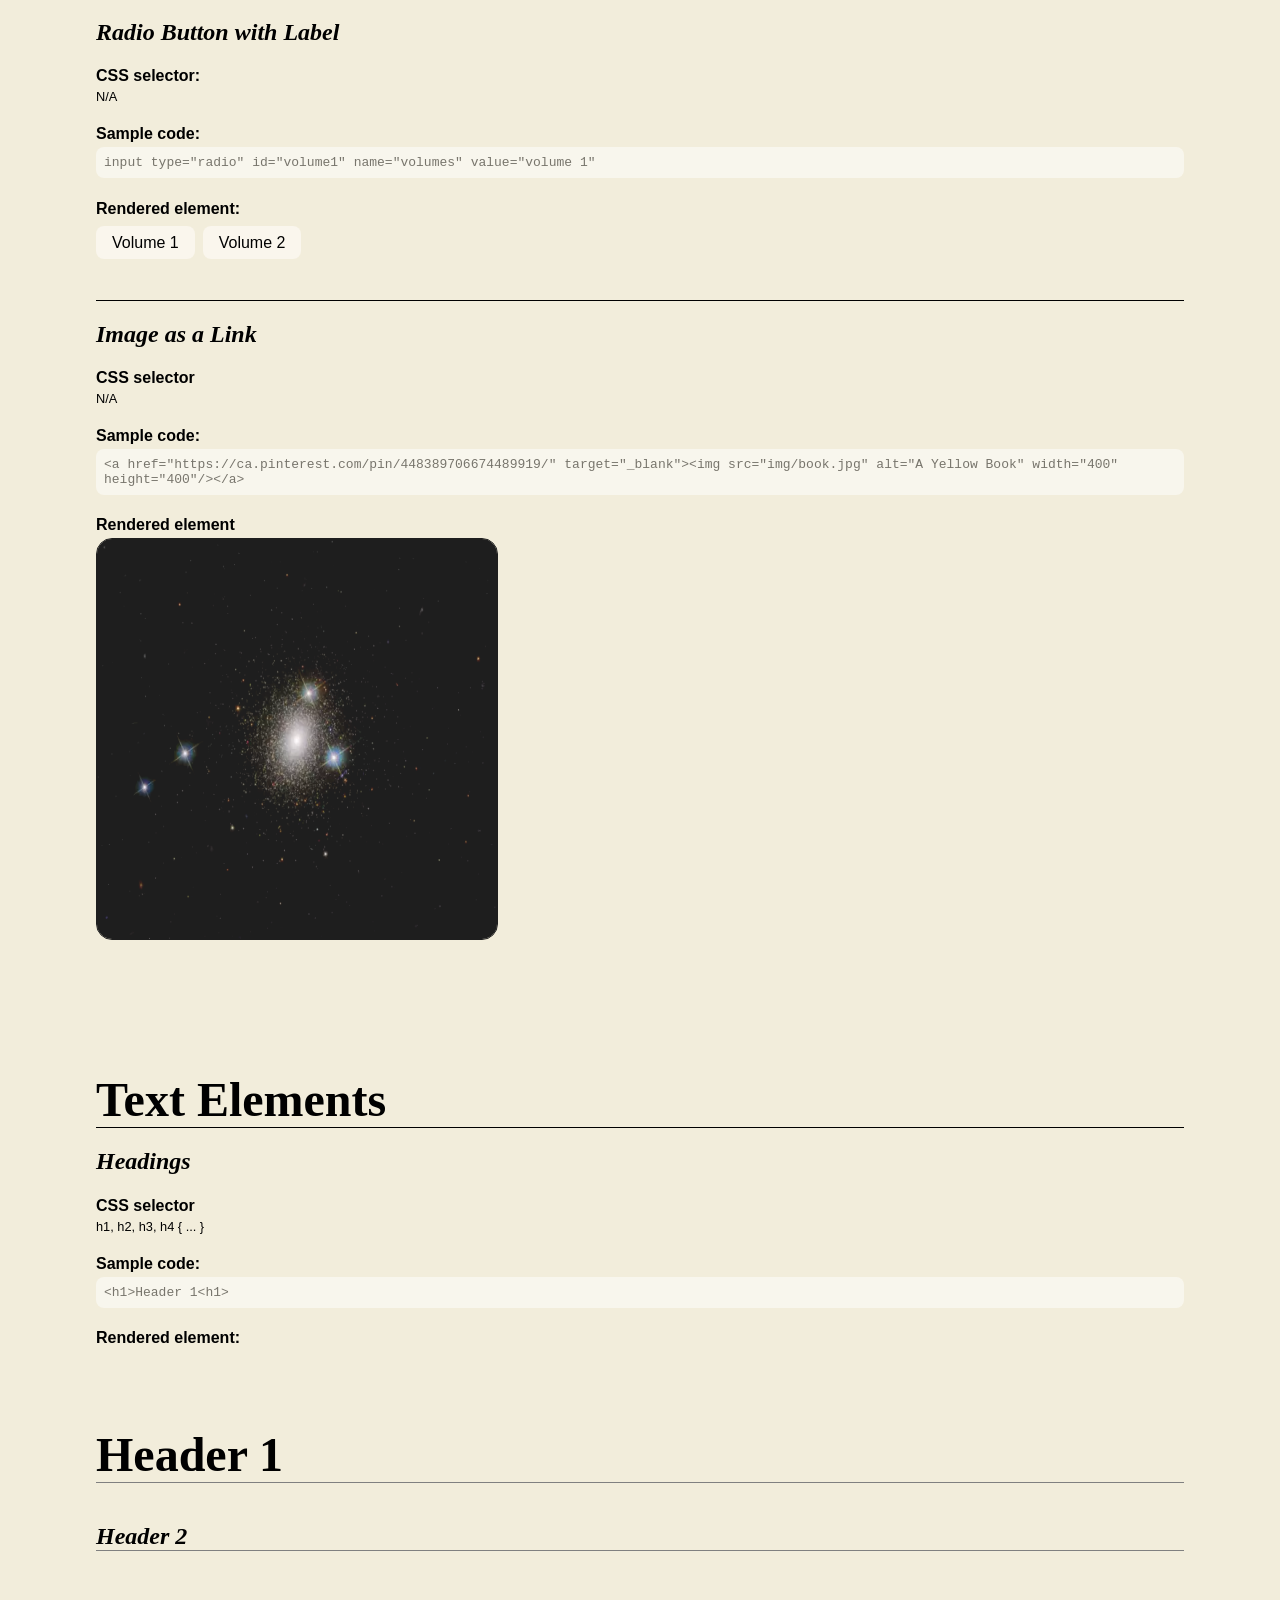
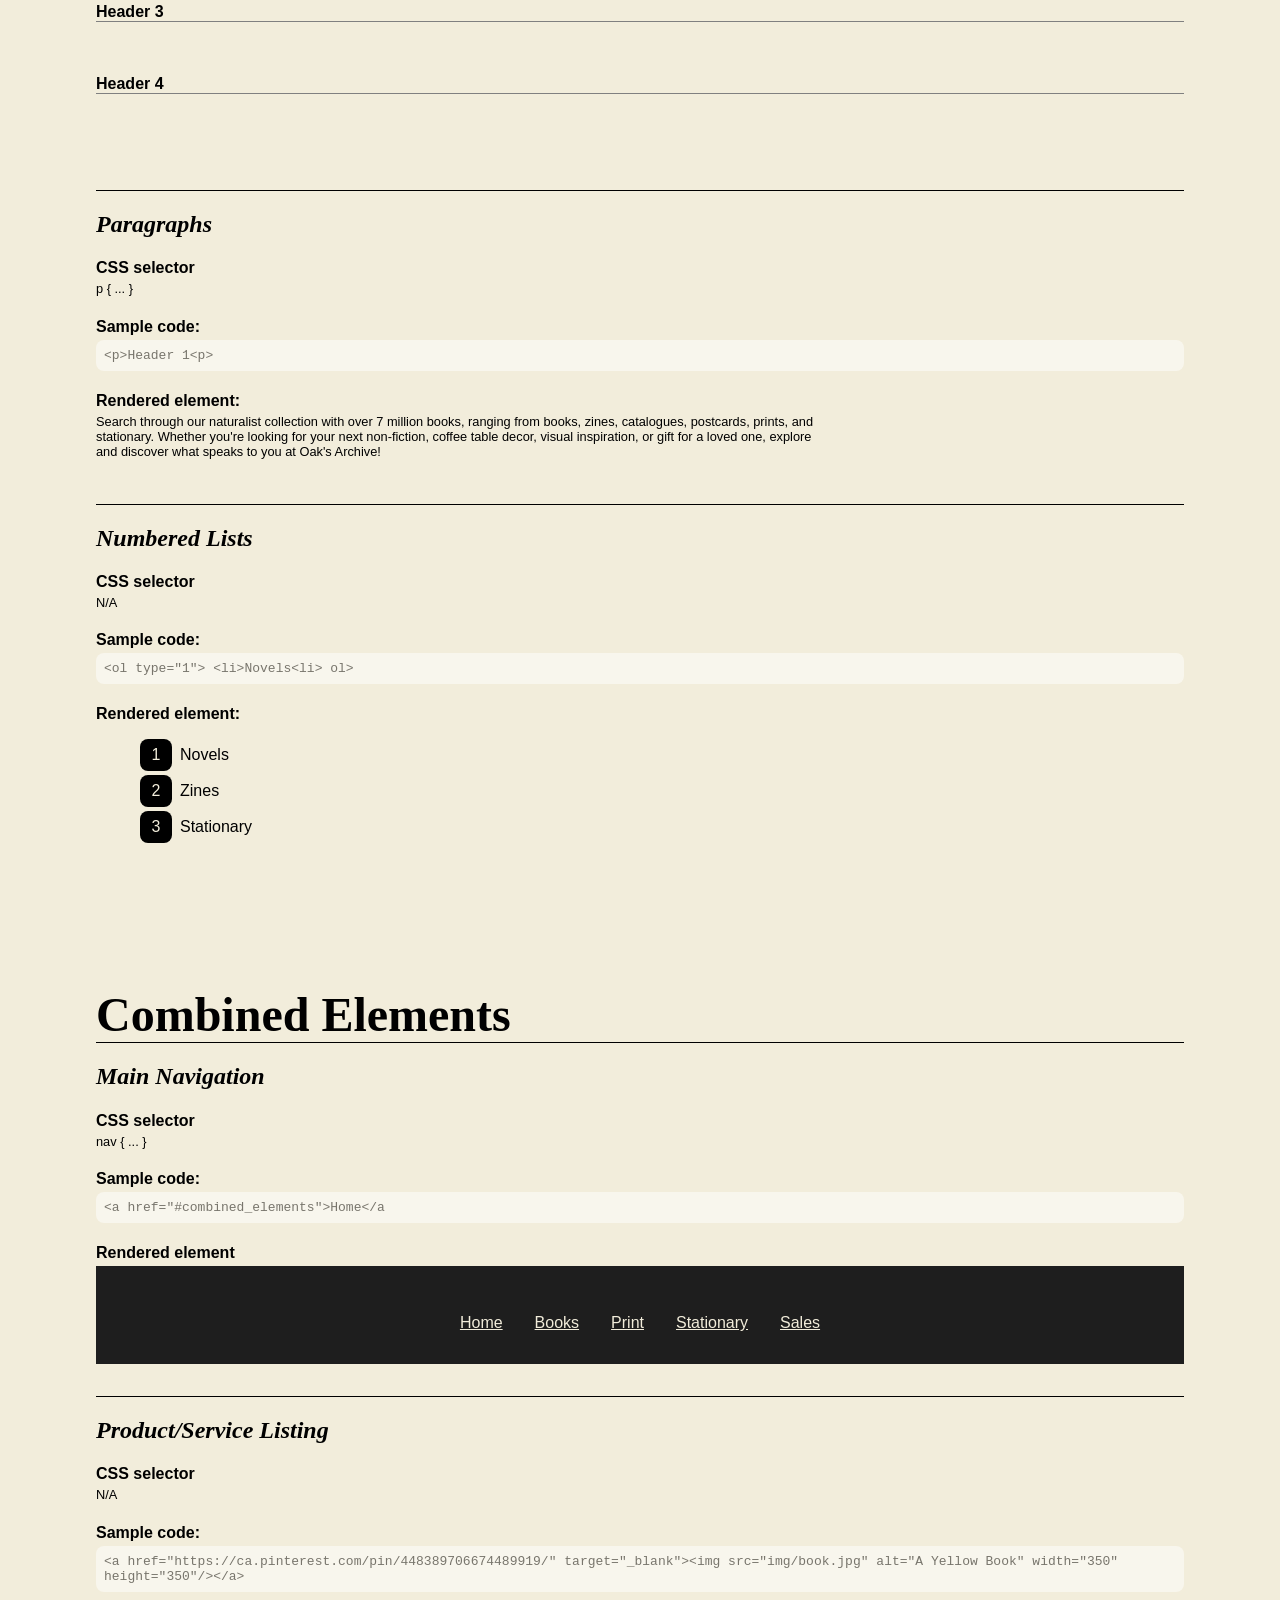
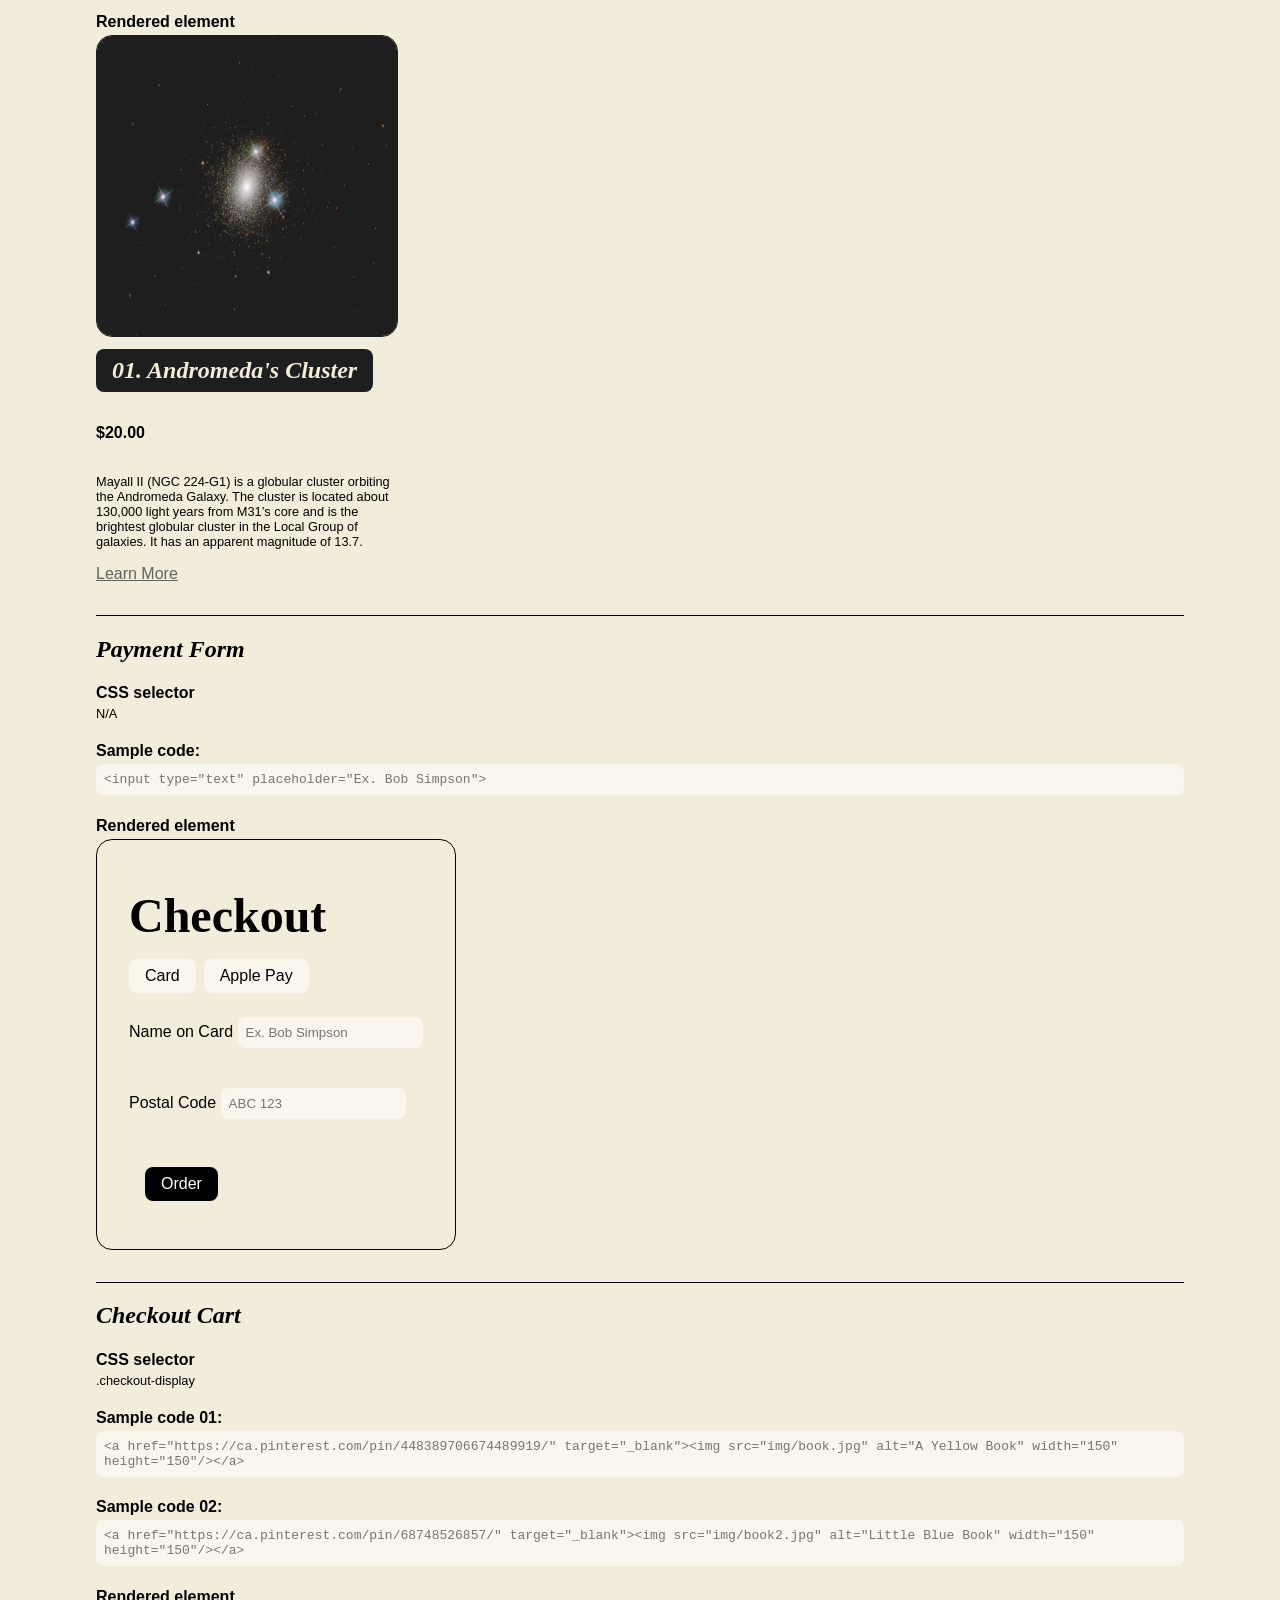
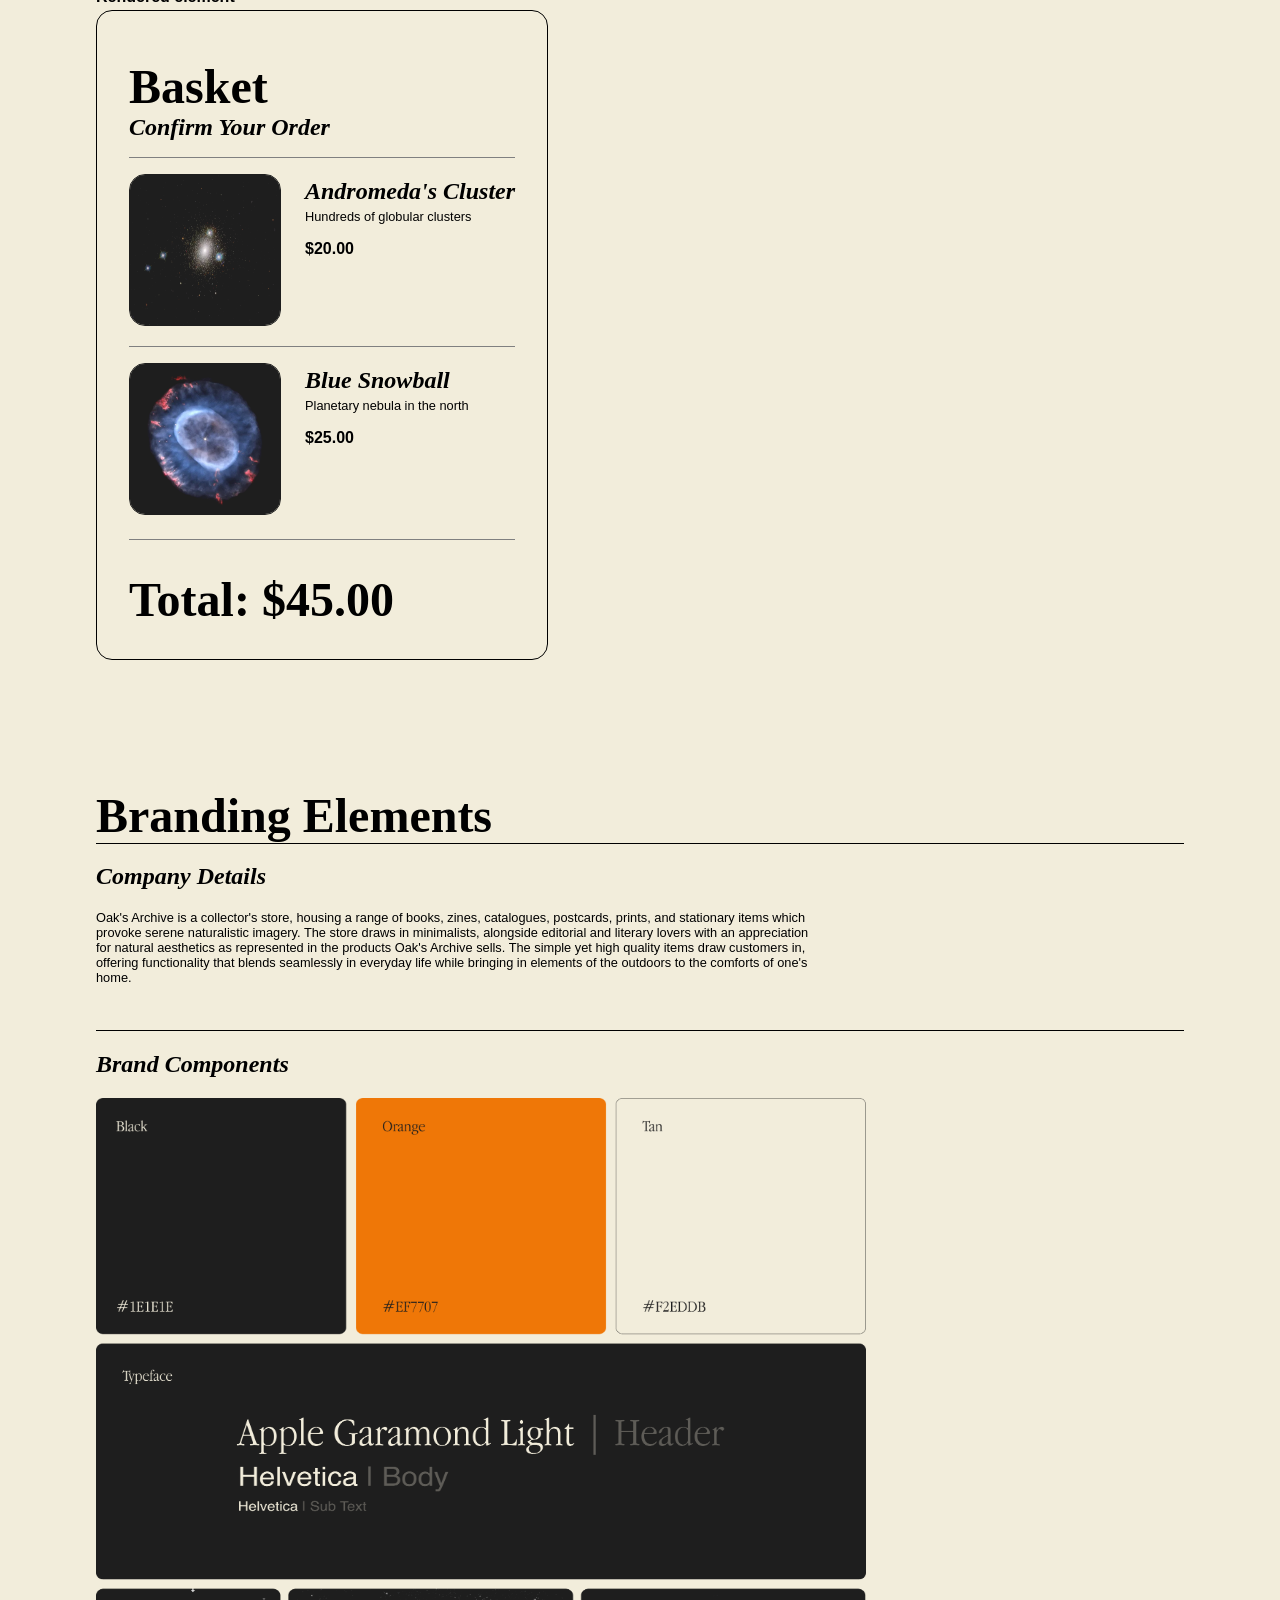
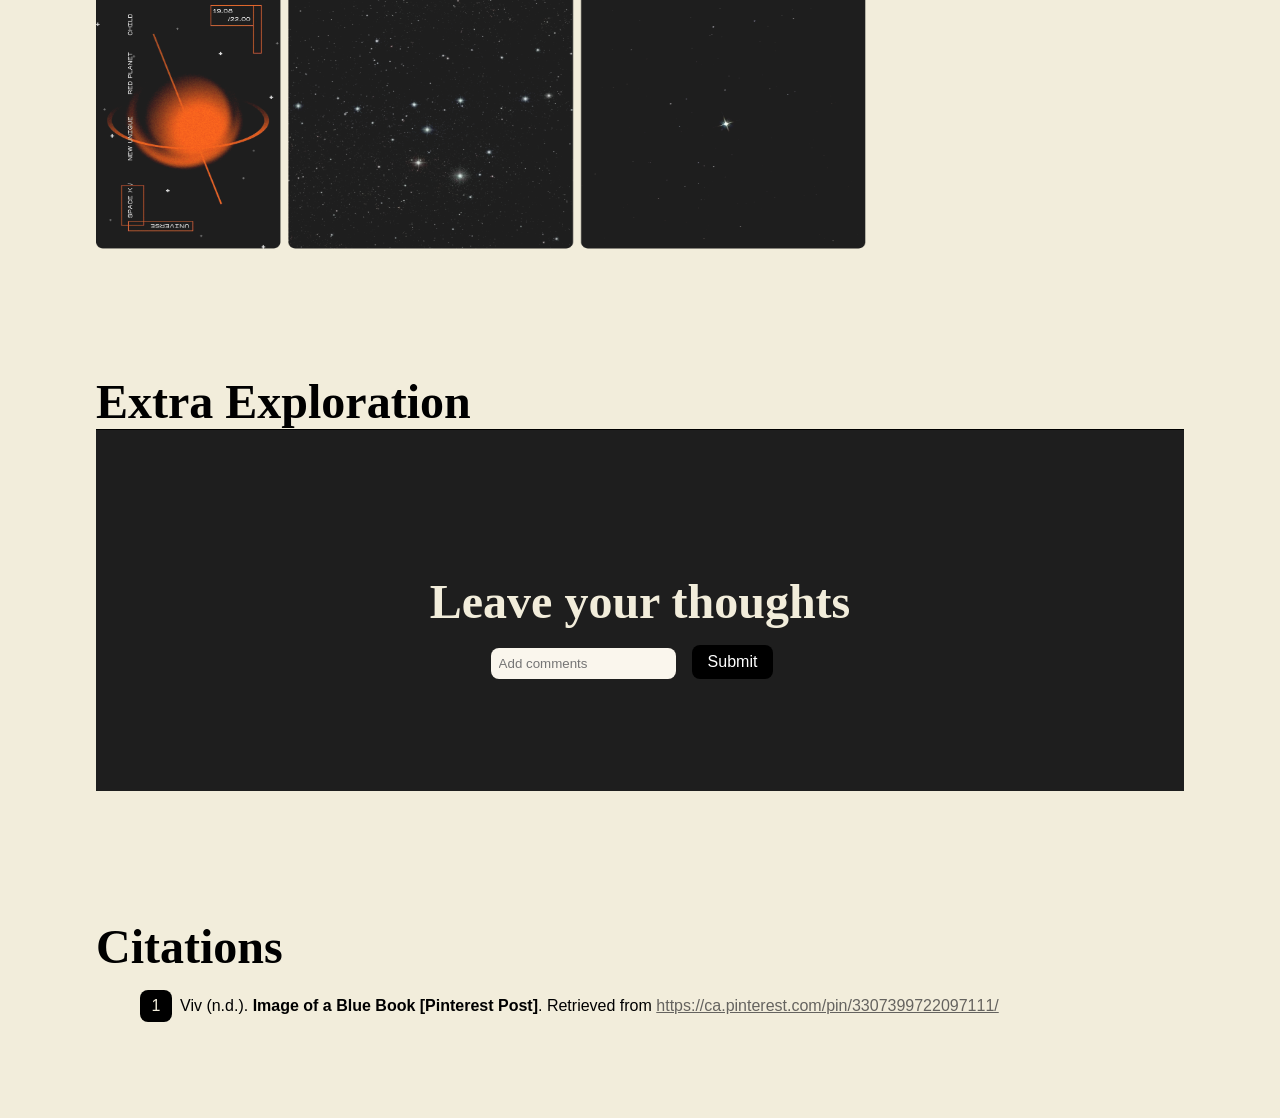
==== commit e631a029: "Updated content Updated content for service listing and img files" ====
--- a/index.html
+++ b/index.html
@@ -424,14 +424,13 @@
       <section class="element">
 
         <footer class="footer-layout">
-          <h1>Subscribe!</h1>
-          <p>Stay updated with monthly newsletters</p>
+          <h1>Leave your thoughts</h1>
 
             <div class="footer-container">
 
               <div class="input-field">
                 <label>                     
-                  <input class="input-display" type="text" placeholder="bobsimpson@gmail.com">
+                  <input class="input-display" type="text" placeholder="Add comments">
                 </label>
               </div>
 
@@ -443,50 +442,6 @@
         </footer>
       </section>
 
-      <section class="element">
-        <h2>Persona</h2>
-        <figure>
-          <img src="img/persona.png" alt="Persona" width="770" height="250" />
-        </figure>
-
-          <h4>Overview</h4>
-          <p class="text-display-p">
-            Jordan is a thirty year-old, full-time naturalist journalist with a
-            passion for old fashion aesthetics, literature and publishing. His
-            walls are lined bookshelves filled with botany and nature books,
-            while his coffee table often features a seasonal book with ocean
-            photography. Jordan enjoys sending postcards to his family overseas
-            with cover designs that match his style.
-          </p>
-          <h4>Behaviour</h4>
-          <p class="text-display-p">
-            He often looks for these niche books at stores that match his
-            interest on both a content and visual level. He also purchases
-            postcards with nice imagery to fill up his letter-writing storage.
-            However, Jordan faces trouble at times because many books stores
-            feature mainstream books and products, rather than topics and styles
-            that appeal to him. Because of this, he turns to online stores to hunt down products, which also proves to be challenging because even online stores do not offer many options, causing him to look through many stores.
-          </p>
-          <h4>Goals</h4>
-          <ol>
-            <li class="text-display-p">
-              Discovering books, publishing material, and writing stationary
-              that fit within his niche aesthetics and hobbies
-            </li>
-            <li class="text-display-p">
-              Purchasing books and stationary efficiently by discovering a company that sells many products that match his aesthetic in one site 
-            </li>
-          </ol>
-          <h4>Weaknesses</h4>
-          <ol>
-            <li class="text-display-p">
-              Stores with too many mainstream and popularized books and designs that does not fit his interest nor match his home aesthetic
-            </li>
-            <li class="text-display-p">
-              Sites that are difficult to navigate when trying to purchase items
-            </li>
-          </ol>
-      </section>
     </section>
 
 
@@ -494,153 +449,12 @@
       <h1>Citations</h1>
 
       <ol>
-        <li>Book Design (n.d.). <strong>Flamingo Estate Editions [Pinterest Post]</strong>. Retrieved from <a href="https://ca.pinterest.com/pin/24206916745656819/">https://ca.pinterest.com/pin/24206916745656819/</a
-          >
-        </li>
-        <li>B, R (n.d.). <strong>Image of a Sea Book [Pinterest Post]</strong>. Retrieved from <a href="https://ca.pinterest.com/pin/33073378510526886/">https://ca.pinterest.com/pin/33073378510526886/</a
-          >
-       </li>
-        <li>D H (n.d.). <strong>Image of a Yellow Book [Pinterest Post]</strong>. Retrieved from <a href="https://ca.pinterest.com/pin/76350156176936511/">https://ca.pinterest.com/pin/76350156176936511/</a
-          >
-        </li>
-        <li>DUNYA WORLDWIDE (n.d.). <strong>Image of a Blue Book [Pinterest Post]</strong>. Retrieved from <a href="https://ca.pinterest.com/pin/68748526857/">https://ca.pinterest.com/pin/68748526857/</a
-          >
-        </li>
-        <li>P, B (n.d.). <strong>Image of a Galaxy Book [Pinterest Post]</strong>. Retrieved from <a href="https://ca.pinterest.com/pin/2040762328135728/">https://ca.pinterest.com/pin/2040762328135728/</a
-          >
-        </li>
         <li>Viv (n.d.). <strong>Image of a Blue Book [Pinterest Post]</strong>. Retrieved from <a href="https://ca.pinterest.com/pin/3307399722097111/">https://ca.pinterest.com/pin/3307399722097111/</a
           >
         </li>
-        <li>
-          밍. (n.d.).
-          <strong>Postcards [Pinterest Post]</strong>. Retrieved from
-          <a href="https://ca.pinterest.com/pin/140806234123986/"
-            >https://ca.pinterest.com/pin/140806234123986/</a
-          >
-        </li>
-        <li>
-          Alksvaa, A. (n.d.).
-          <strong>Stack of Bookos [Pinterest Post]</strong>. Retrieved from
-          <a href="https://ca.pinterest.com/pin/5488830791708562/"
-            >https://ca.pinterest.com/pin/5488830791708562/</a
-          >
-        </li>
-        <li>
-          Bao, A. (n.d.).
-          <strong>Plant prints [Pinterest Post]</strong>. Retrieved from
-          <a href="https://ca.pinterest.com/pin/68749582201/"
-            >https://ca.pinterest.com/pin/68749582201/</a
-          >
-        </li>
-
-        <li>
-          Coyler, C. (2013, April 8).
-          <strong> CSS Flexbox Layout Guide </strong>. Retrieved from
-          <a href="https://css-tricks.com/snippets/css/a-guide-to-flexbox/"
-            >https://css-tricks.com/snippets/css/a-guide-to-flexbox/</a
-          >
-        </li>
-        
-        <li>
-          Debeney, M. (n.d.).
-          <strong>Newspaper on Chair [Pinterest Post]</strong>. Retrieved from
-          <a href="https://ca.pinterest.com/pin/10344274141410904/"
-            >https://ca.pinterest.com/pin/10344274141410904/</a
-          >
-        </li>
-        <li>
-          Lagrange, A. (n.d.).
-          <strong>Book [Pinterest Post]</strong>. Retrieved from
-          <a href="https://ca.pinterest.com/pin/42573158973510064/"
-            >https://ca.pinterest.com/pin/42573158973510064/</a
-          >
-        </li>
-        <li>
-          Miedinger, M. & Hoffmann,E. Designers. 1957.
-          <strong>Helvetica [Font]</strong>. Retrieved from
-          <a href="https://font.download/font/helvetica-255"
-            >https://font.download/font/helvetica-255</a
-          >
-        </li>
-        <li>Papier. (n.d.). <strong>Papier</strong>. Retrieved from <a href="https://www.papier.com/ca">https://www.papier.com/ca</a></li>
-        <li>
-          Stack Overflow. (n.d.). <strong>How do i create and link another webpage with Visual Studio Code?</strong>. Retrieved from<a href="https://stackoverflow.com/questions/59731709/how-do-i-create-and-link-another-webpage-with-visual-studio-code">https://stackoverflow.com/questions/59731709/how-do-i-create-and-link-another-webpage-with-visual-studio-code</a>
-        </li>
-        <li>
-          Stan, Tony. Designer. 1997.
-          <strong>Apple Garamond Light [Font]</strong>. Retrieved from
-          <a href="https://www.dafont.com/apple-garamond.font"
-            >https://www.dafont.com/apple-garamond.font</a
-          >
-        </li>
-        <li>
-          SoundCode. (2016, September 22).
-          <strong>Customize Radio Button with CSS</strong>. Retrieved from
-          <a href="https://www.markheath.net/post/2016/9/22/customize-radio-button-css"
-            >https://www.markheath.net/post/2016/9/22/customize-radio-button-css</a
-          >
-        </li>
-        <li>
-          White, H. R.. (n.d.).
-          <strong>Magazines [Pinterest Post]</strong>. Retrieved from
-          <a href="https://ca.pinterest.com/pin/850265604695293365/"
-            >https://ca.pinterest.com/pin/850265604695293365/</a
-          >
-        </li>
-        <li>
-          W3Schools. (n.d.).
-          <strong>HTML Class Attribute</strong>. Retrieved from
-          <a href="https://www.w3schools.com/html/html_classes.asp"
-            >https://www.w3schools.com/html/html_classes.asp</a
-          >
-        </li>
-        <li>
-          W3Schools. (n.d.).
-          <strong>CSS Font</strong>. Retrieved from
-          <a href="https://www.w3schools.com/css/css_font.asp"
-            >https://www.w3schools.com/css/css_font.asp</a
-          >
-        </li>
-        <li>
-          W3Schools. (n.d.).
-          <strong>HTML Forms</strong>. Retrieved from
-          <a href="https://www.w3schools.com/html/html_forms.asp"
-            >https://www.w3schools.com/html/html_forms.asp</a
-          >
-        </li>
-        <li>
-          W3Schools. (n.d.).
-          <strong>HTML &lt;input type="radio"&gt;</strong>. Retrieved from
-          <a href="https://www.w3schools.com/tags/att_input_type_radio.asp"
-            >https://www.w3schools.com/tags/att_input_type_radio.asp</a
-          >
-        </li>
-        <li>
-          W3Schools. (n.d.).
-          <strong>Ordered HTML List</strong>. Retrieved from
-          <a href="https://www.w3schools.com/html/html_lists_ordered.asp"
-            >https://www.w3schools.com/html/html_lists_ordered.asp</a
-          >
-        </li>
-        <li>
-          W3Schools. (n.d.).
-          <strong>CSS Margins</strong>. Retrieved from
-          <a href="https://www.w3schools.com/css/css_margin.asp"
-            >https://www.w3schools.com/css/css_margin.asp</a
-          >
-        </li>
-        <li>
-          W3Schools. (n.d.).
-          <strong>CSS margin-left Property</strong>. Retrieved from
-          <a href="https://www.w3schools.com/cssref/pr_margin-left.php"
-            >https://www.w3schools.com/cssref/pr_margin-left.php</a
-          >
-        </li>
       </ol>
 
     </section>
-
 
   </body>
 </html>
--- a/css/main.css
+++ b/css/main.css
@@ -169,7 +169,6 @@
 .footer-container {
   display: flex;
   flex-wrap: wrap;
-  gap: 3rem;
   justify-content: center;
   align-items: flex-end;
 }
@@ -247,6 +246,7 @@
   background-color: rgb(250, 246, 237);
   border: none;
   border-radius: 0.5rem;
+  gap: 3rem;
 }
 
 
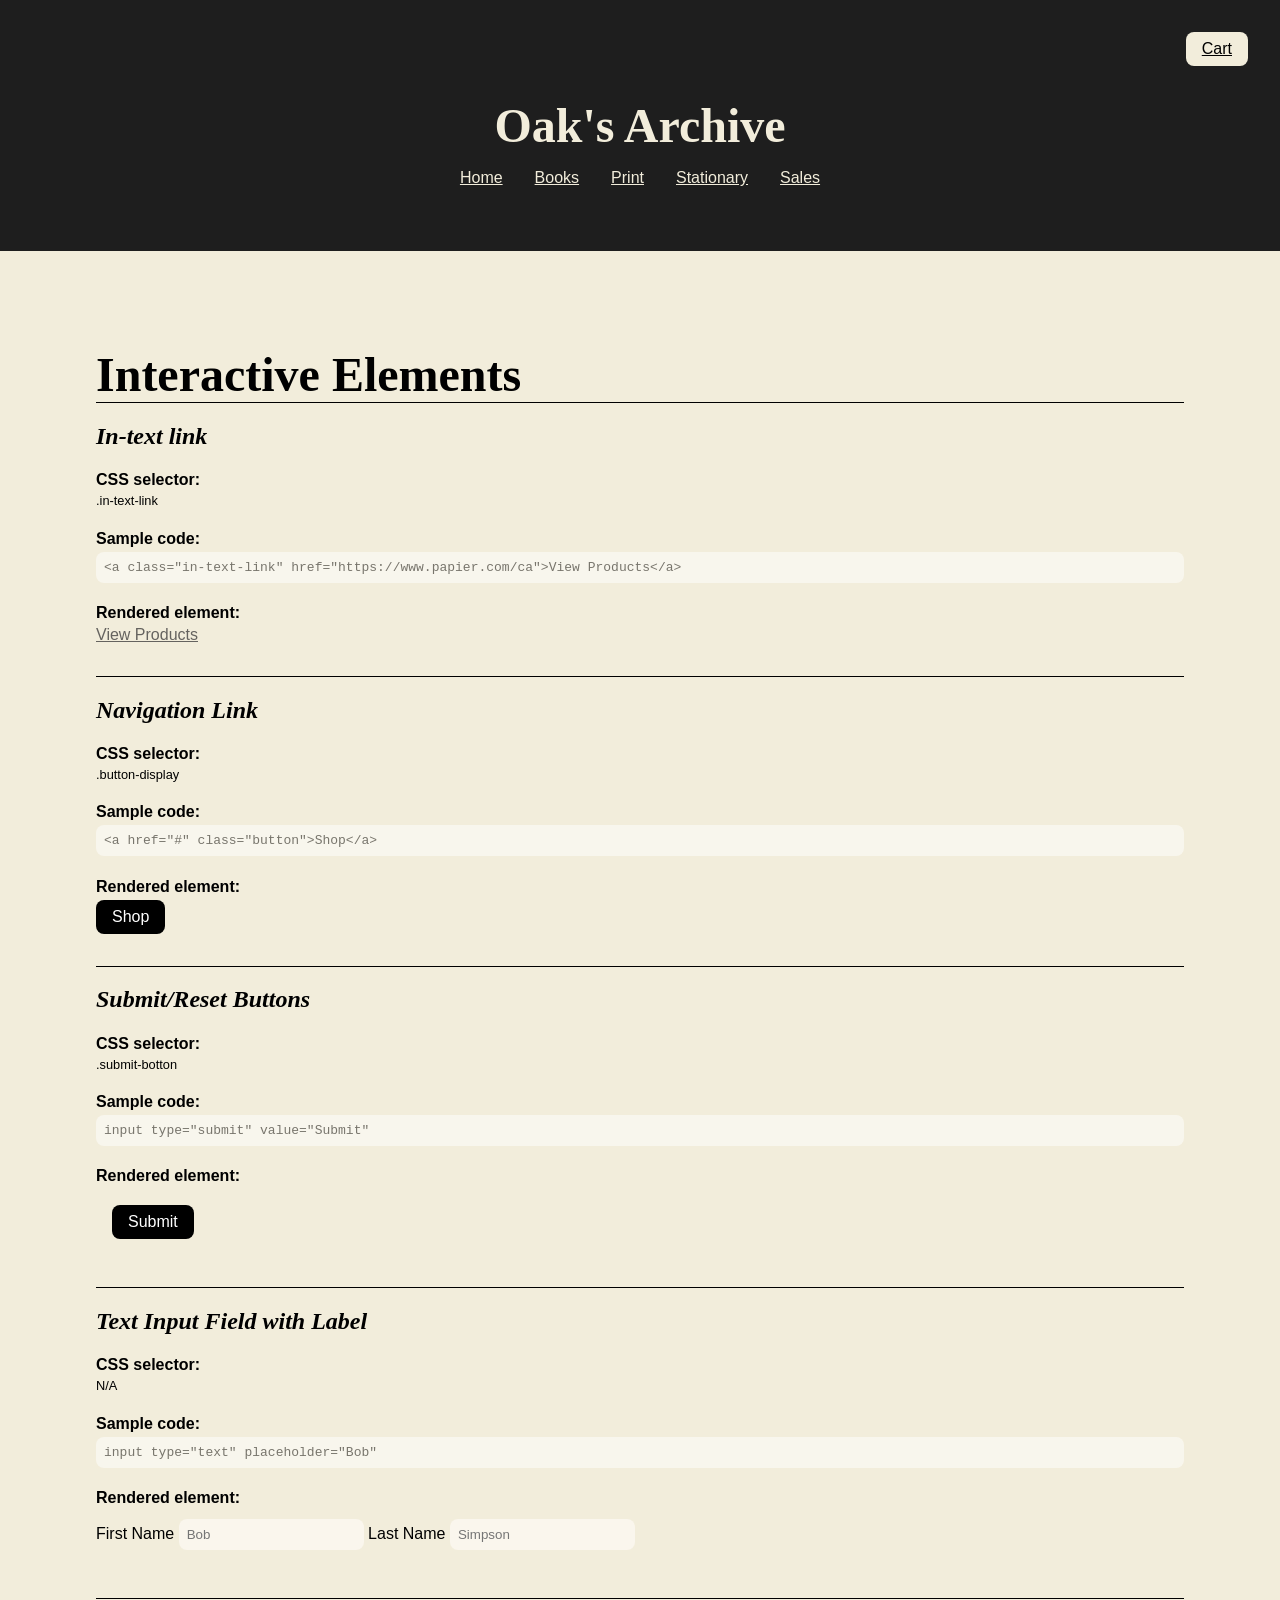
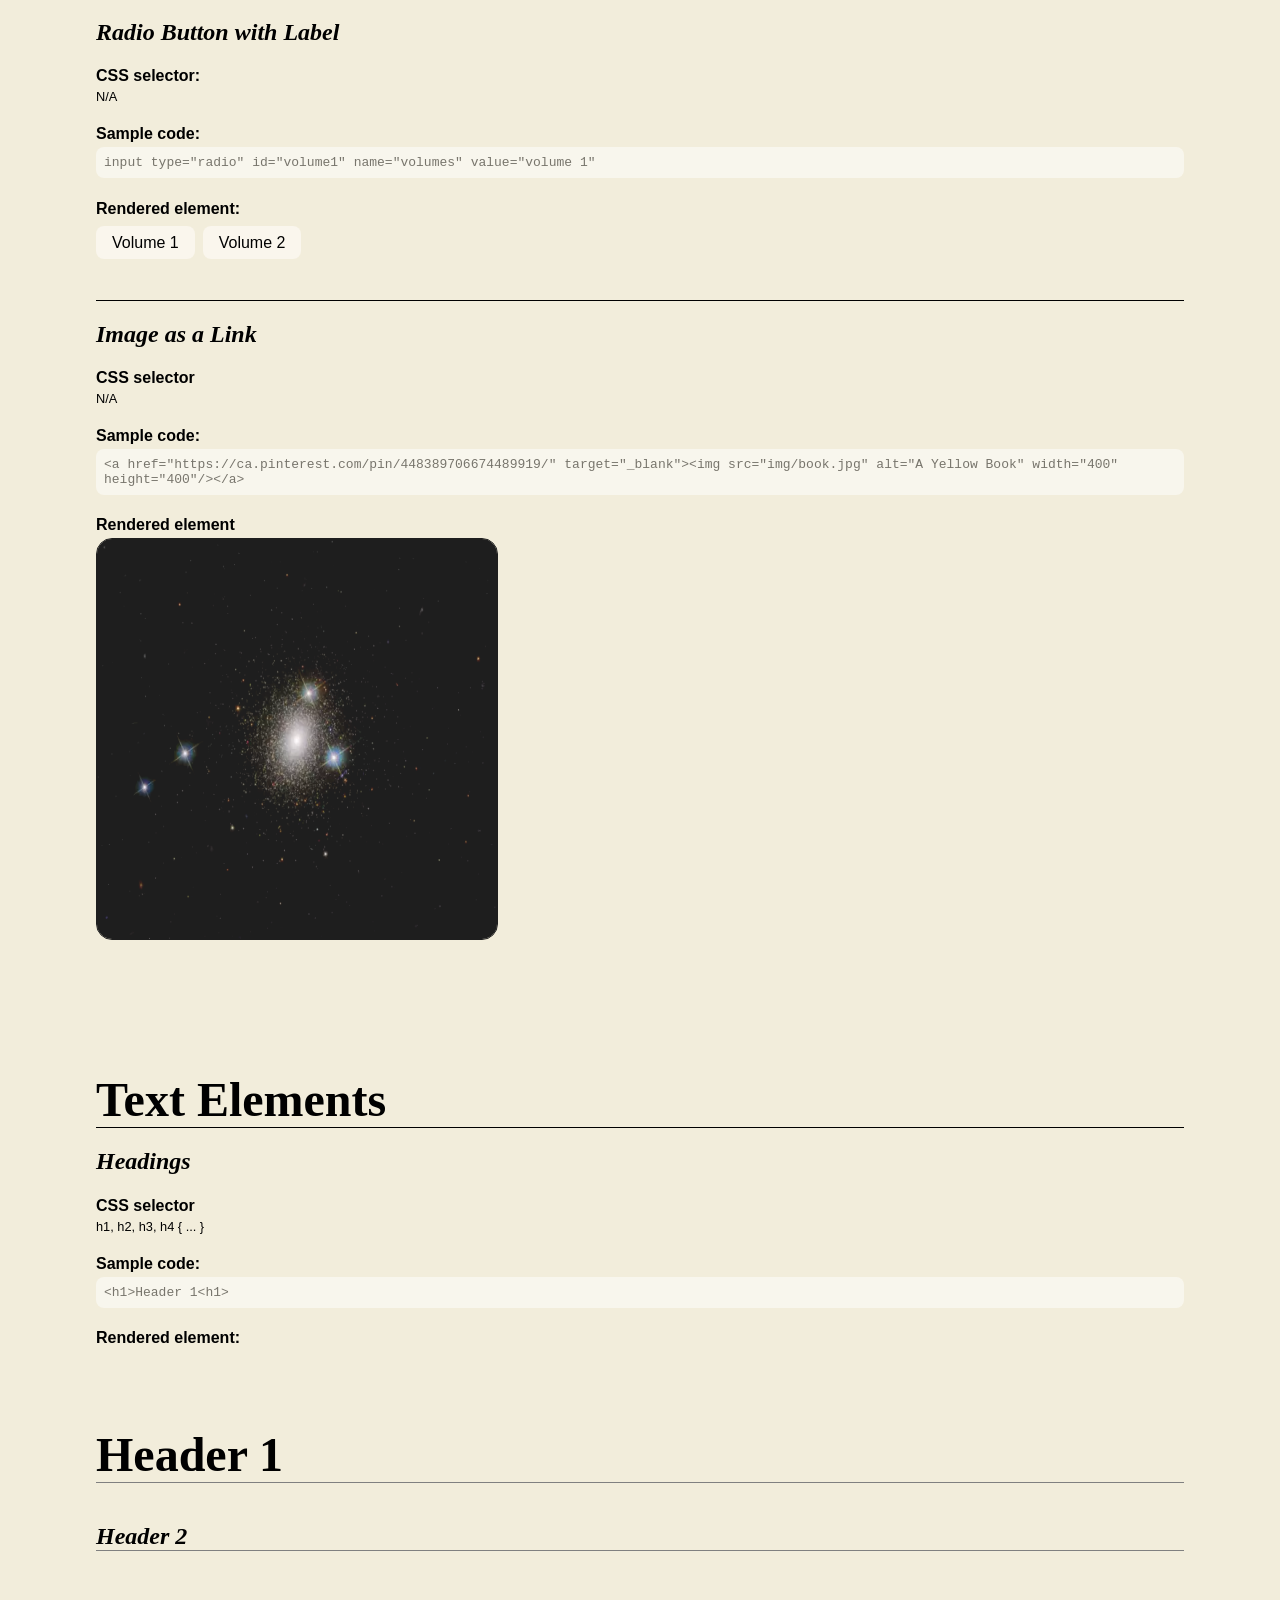
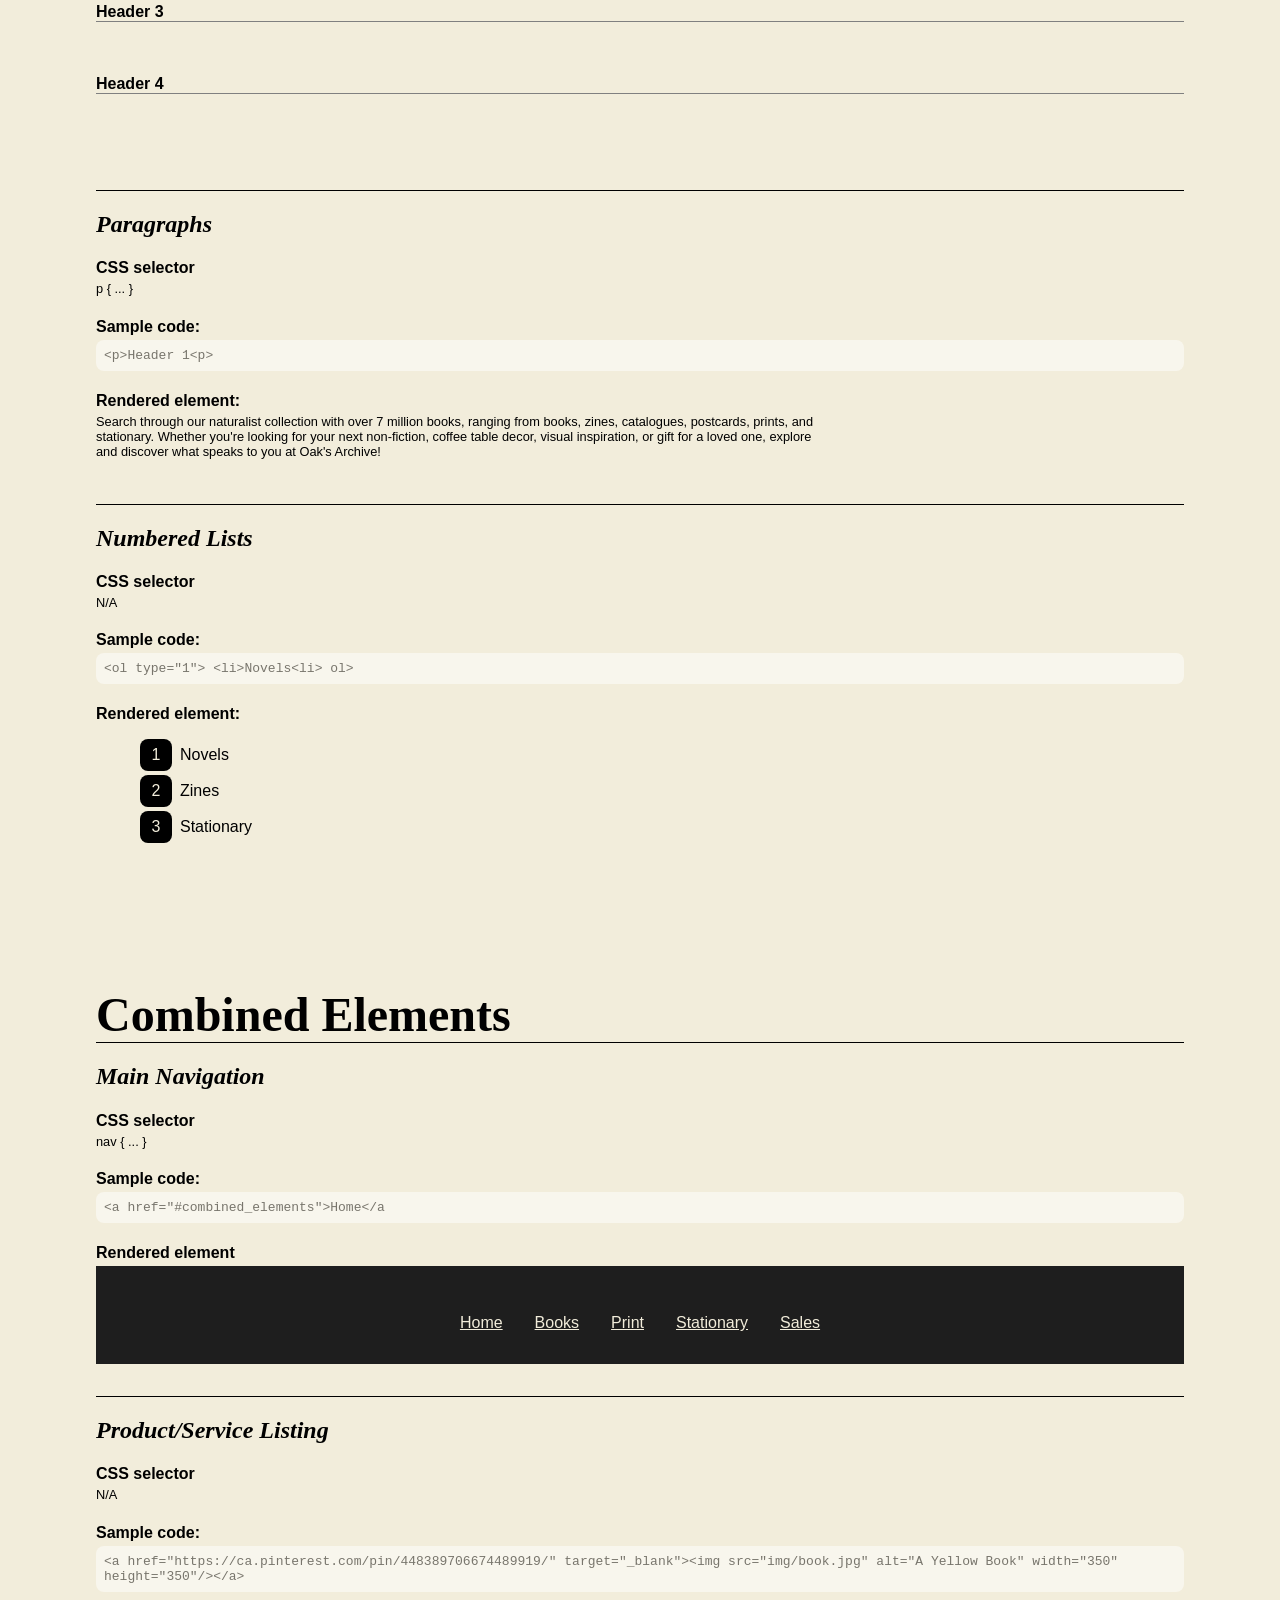
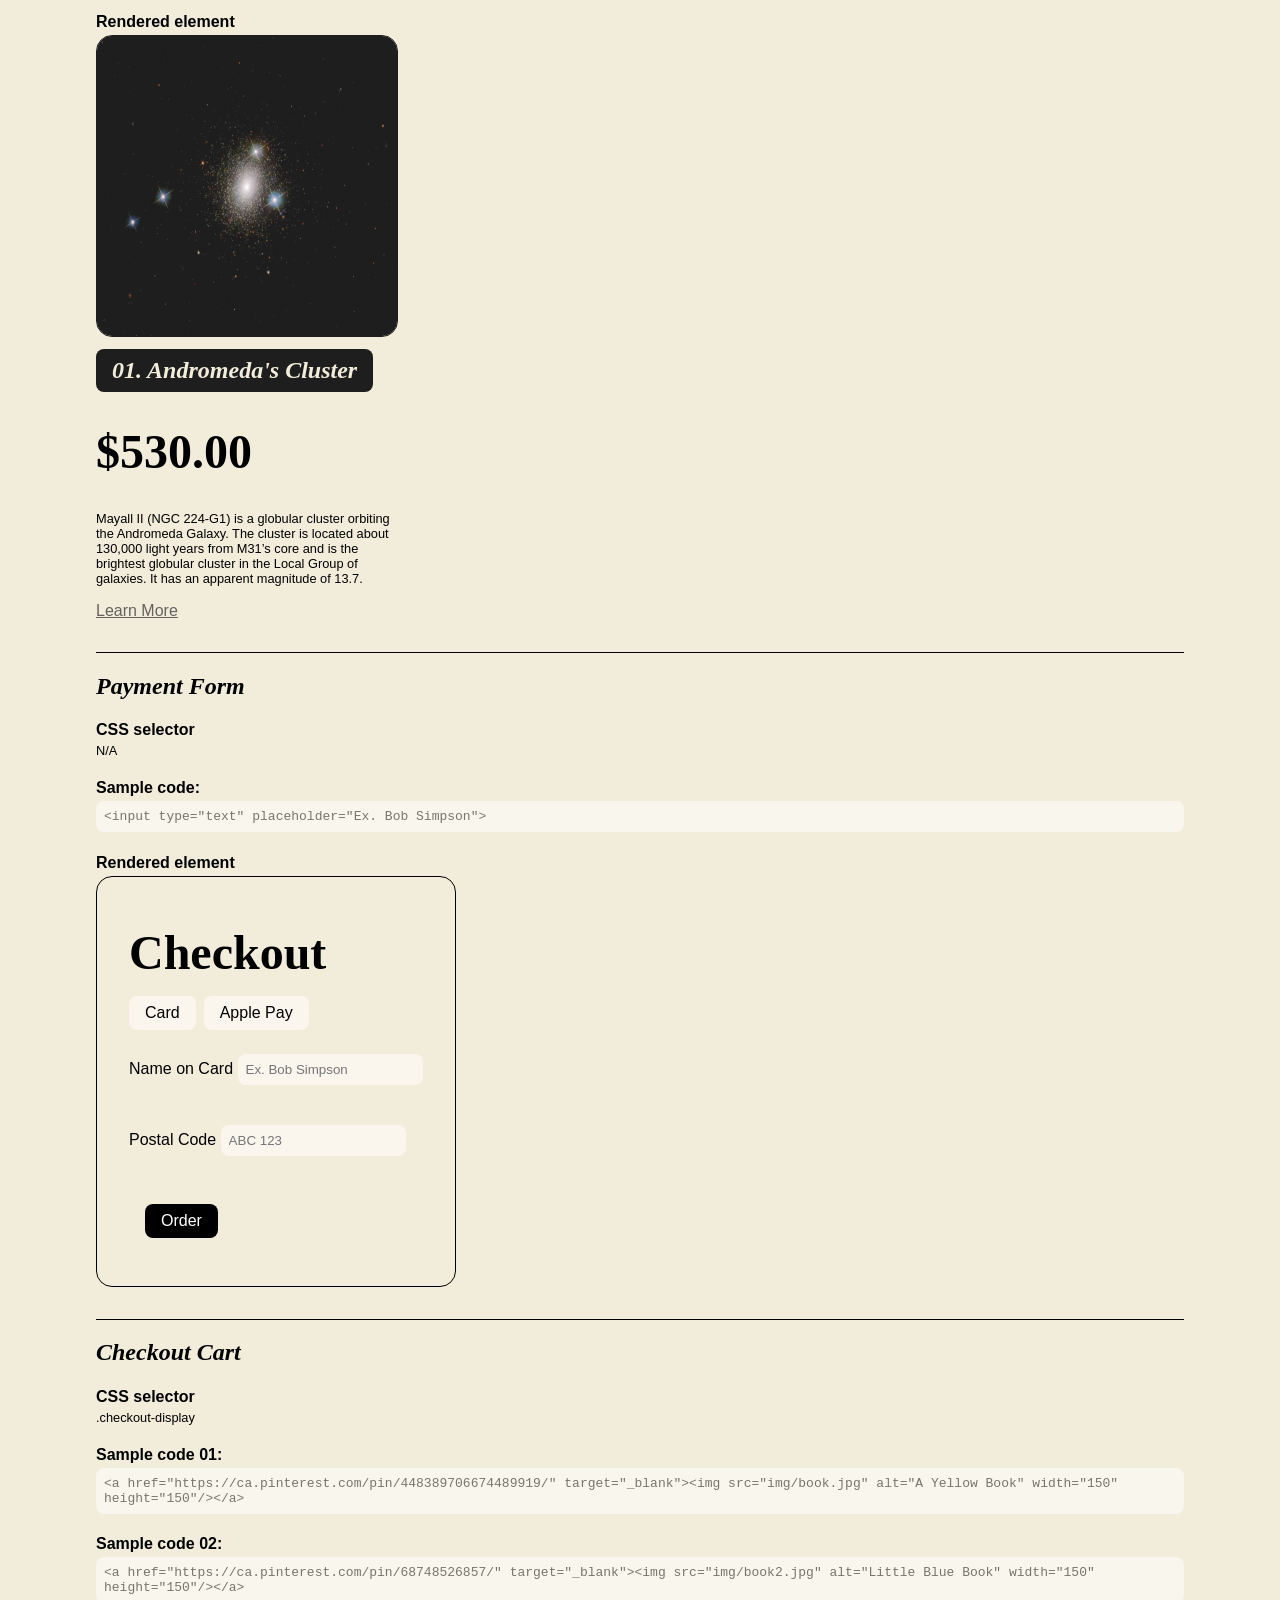
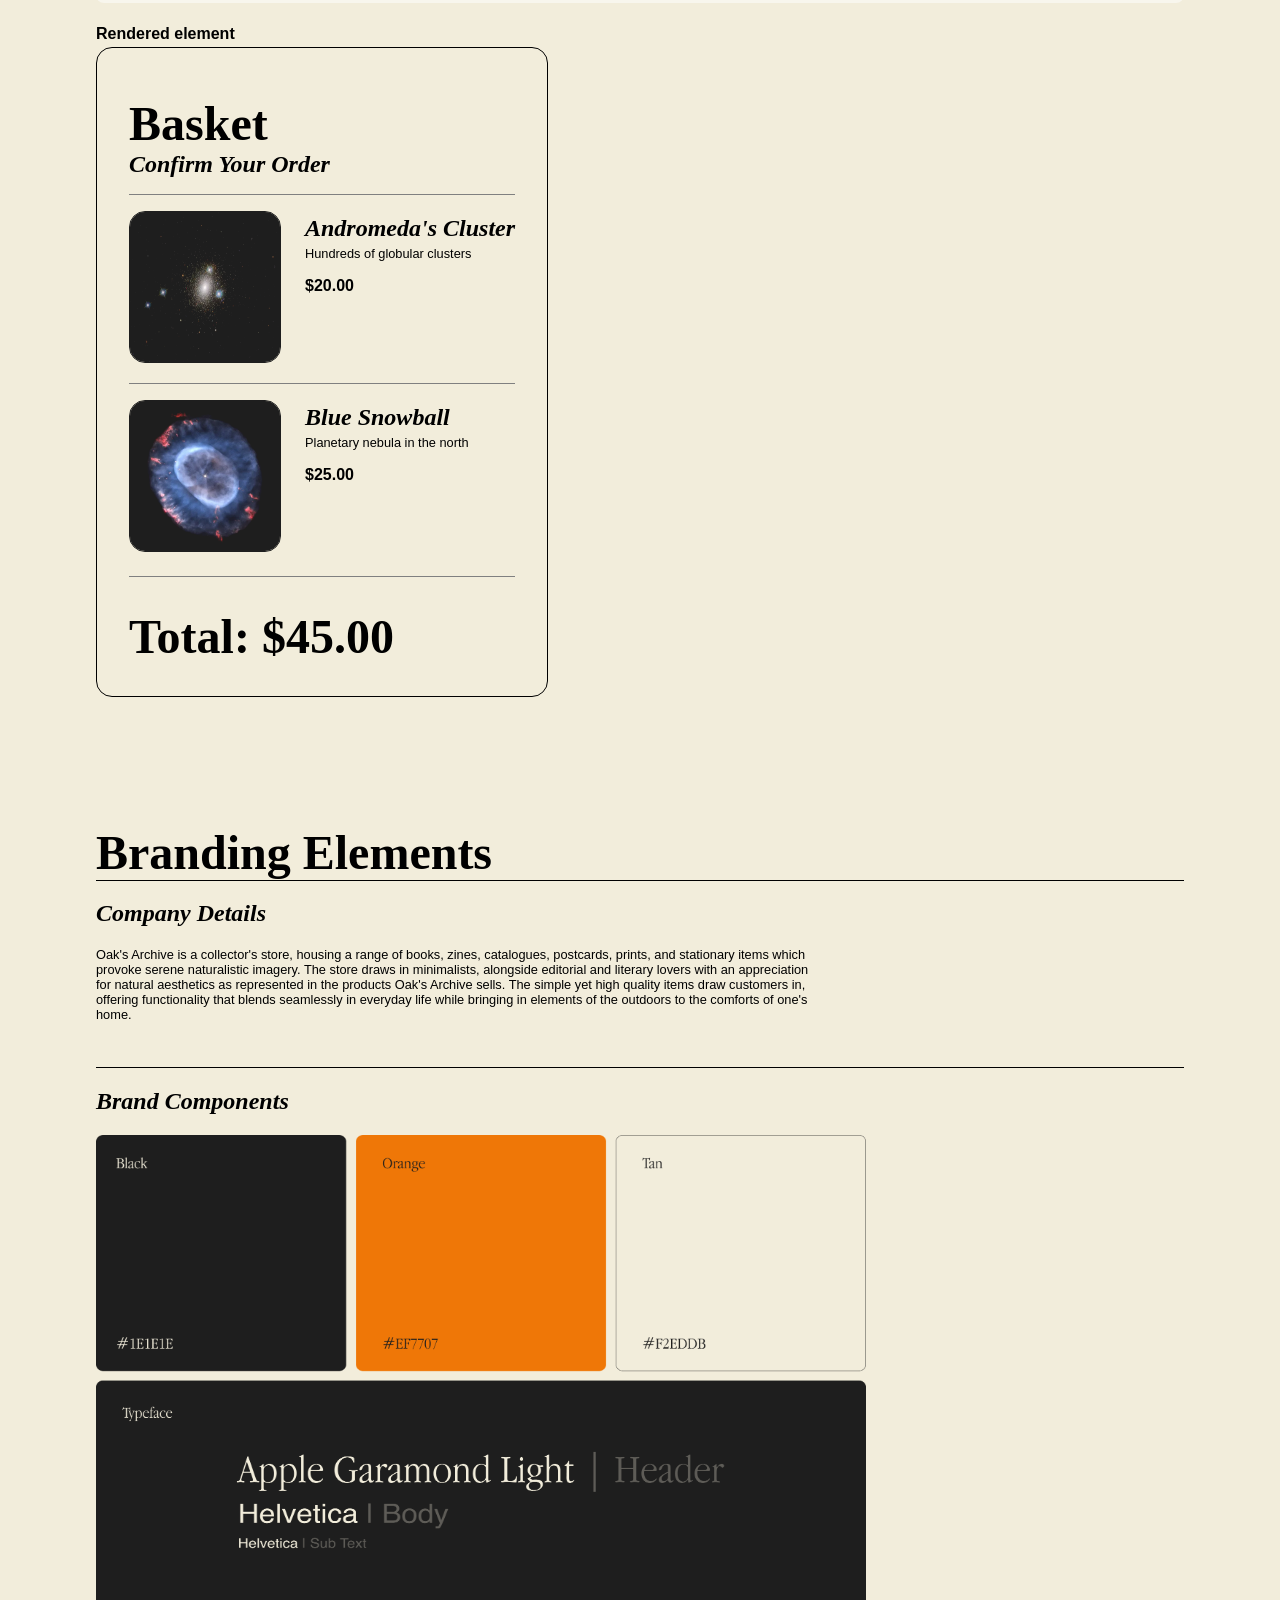
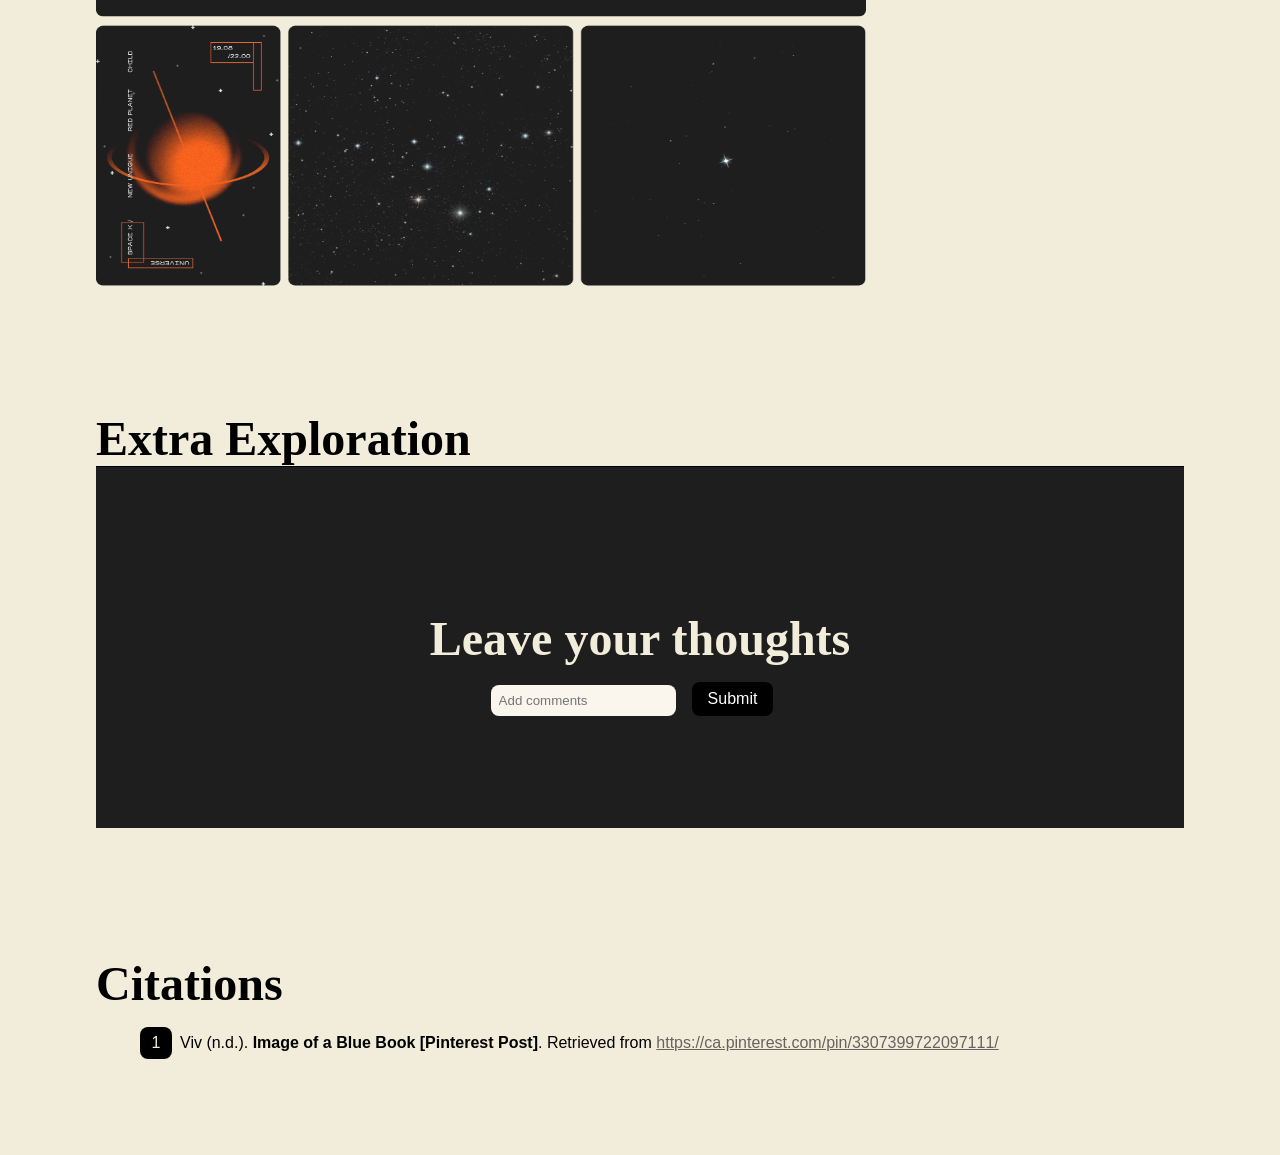
==== commit d44468b6: "Updated content Updated the content and images for checkout page to match service listing" ====
--- a/index.html
+++ b/index.html
@@ -271,7 +271,7 @@
           </div>
             <div class="service-listing-info">
               <h2 class="service-display-h2">01. Andromeda's Cluster</h2>
-              <h3 class="service-price">$20.00</h3>
+              <h1 class="service-price">$530.00</h1>
               <p class="service-info">Mayall II  (NGC 224-G1) is a globular cluster orbiting the Andromeda Galaxy. The  cluster is located about 130,000 light years from M31’s core and is the  brightest globular cluster in the Local Group of galaxies. It has an  apparent magnitude of 13.7.</p>
               <a href="https://ca.pinterest.com/pin/448389706674489919/" target="_blank">Learn More</a>
             </div>
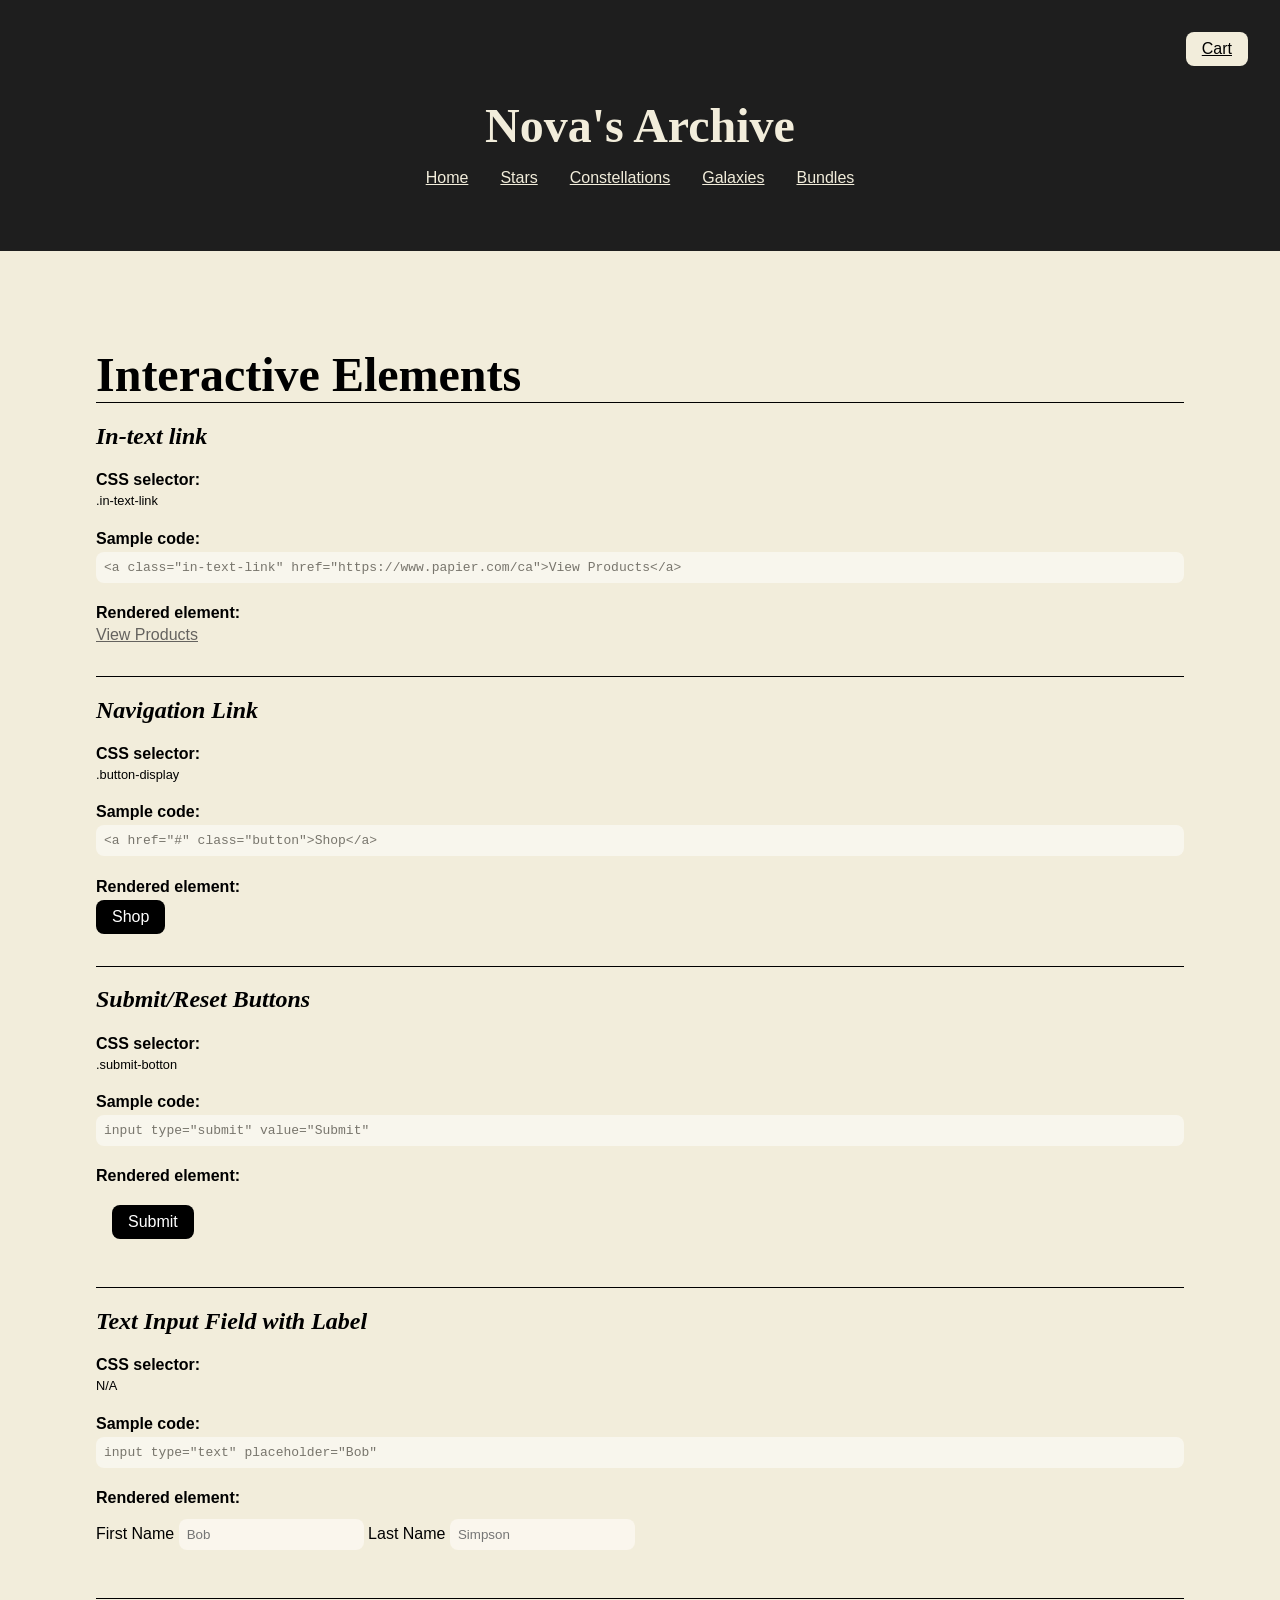
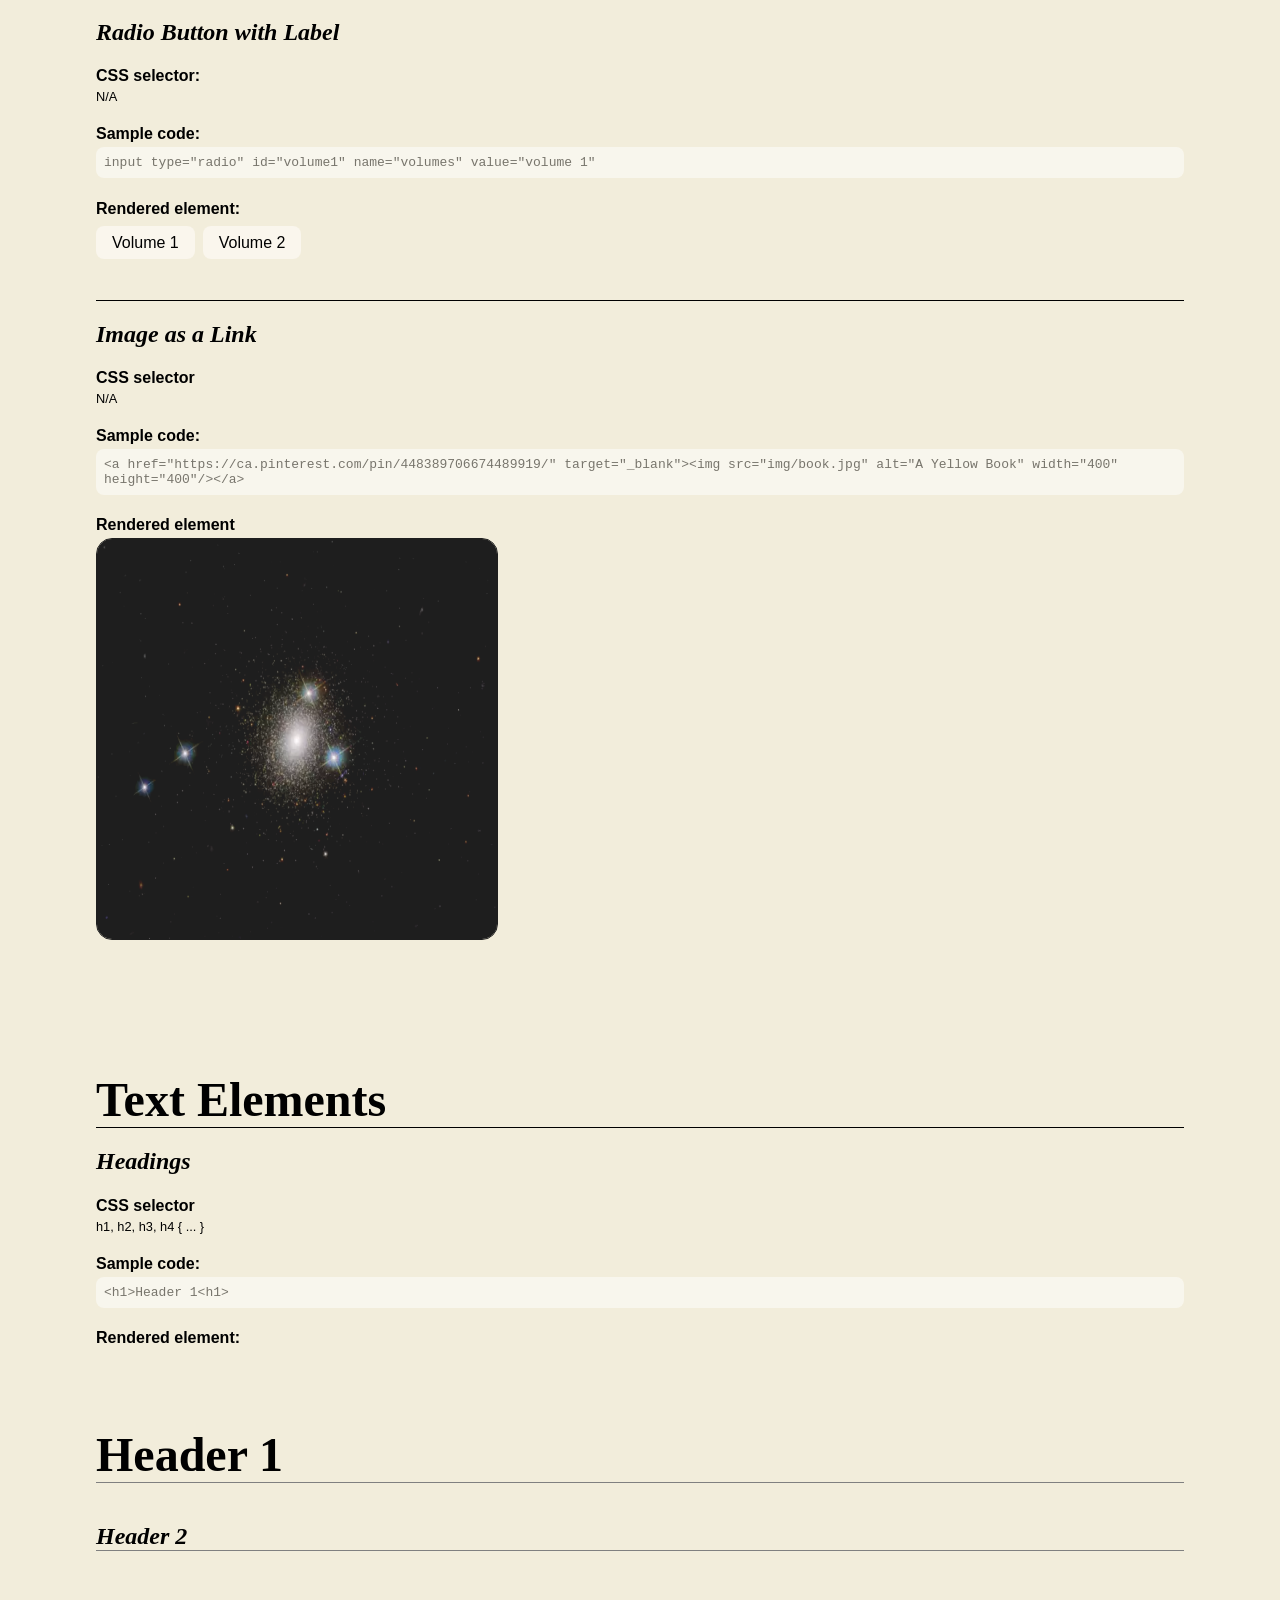
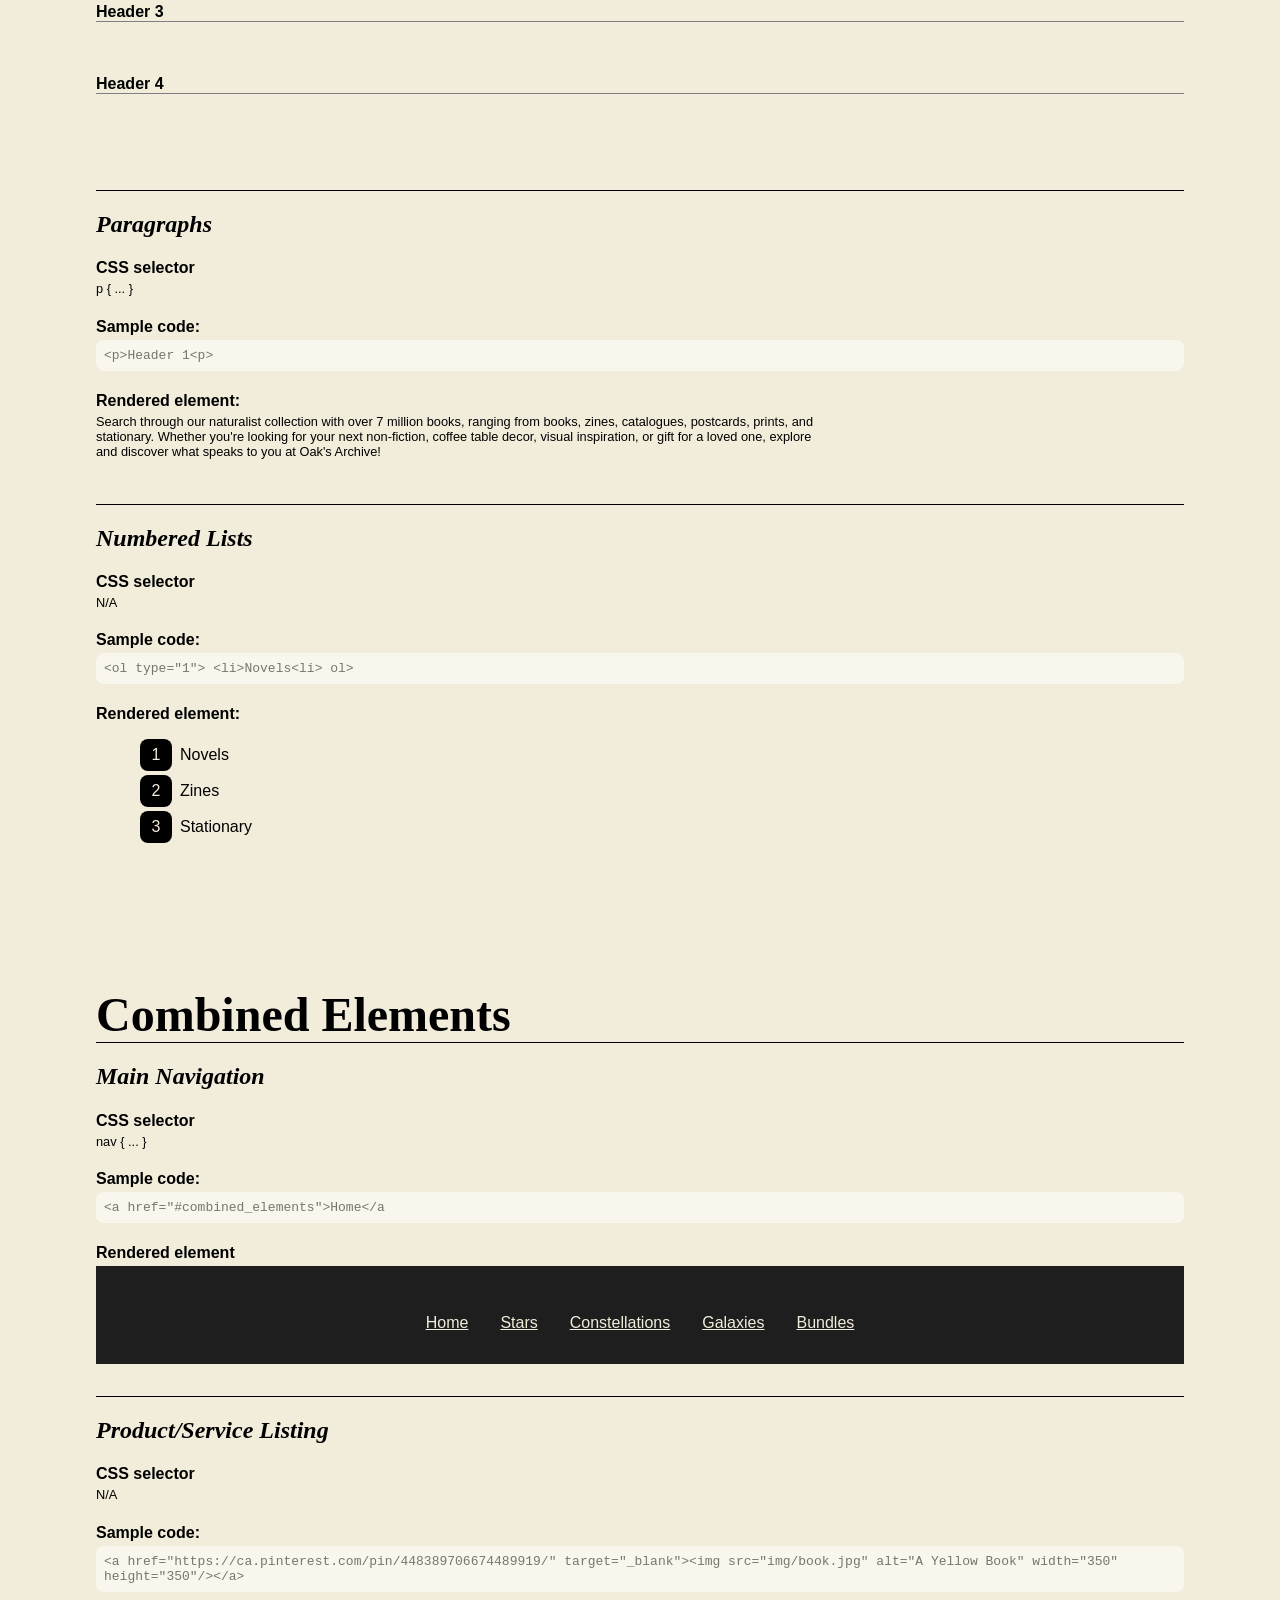
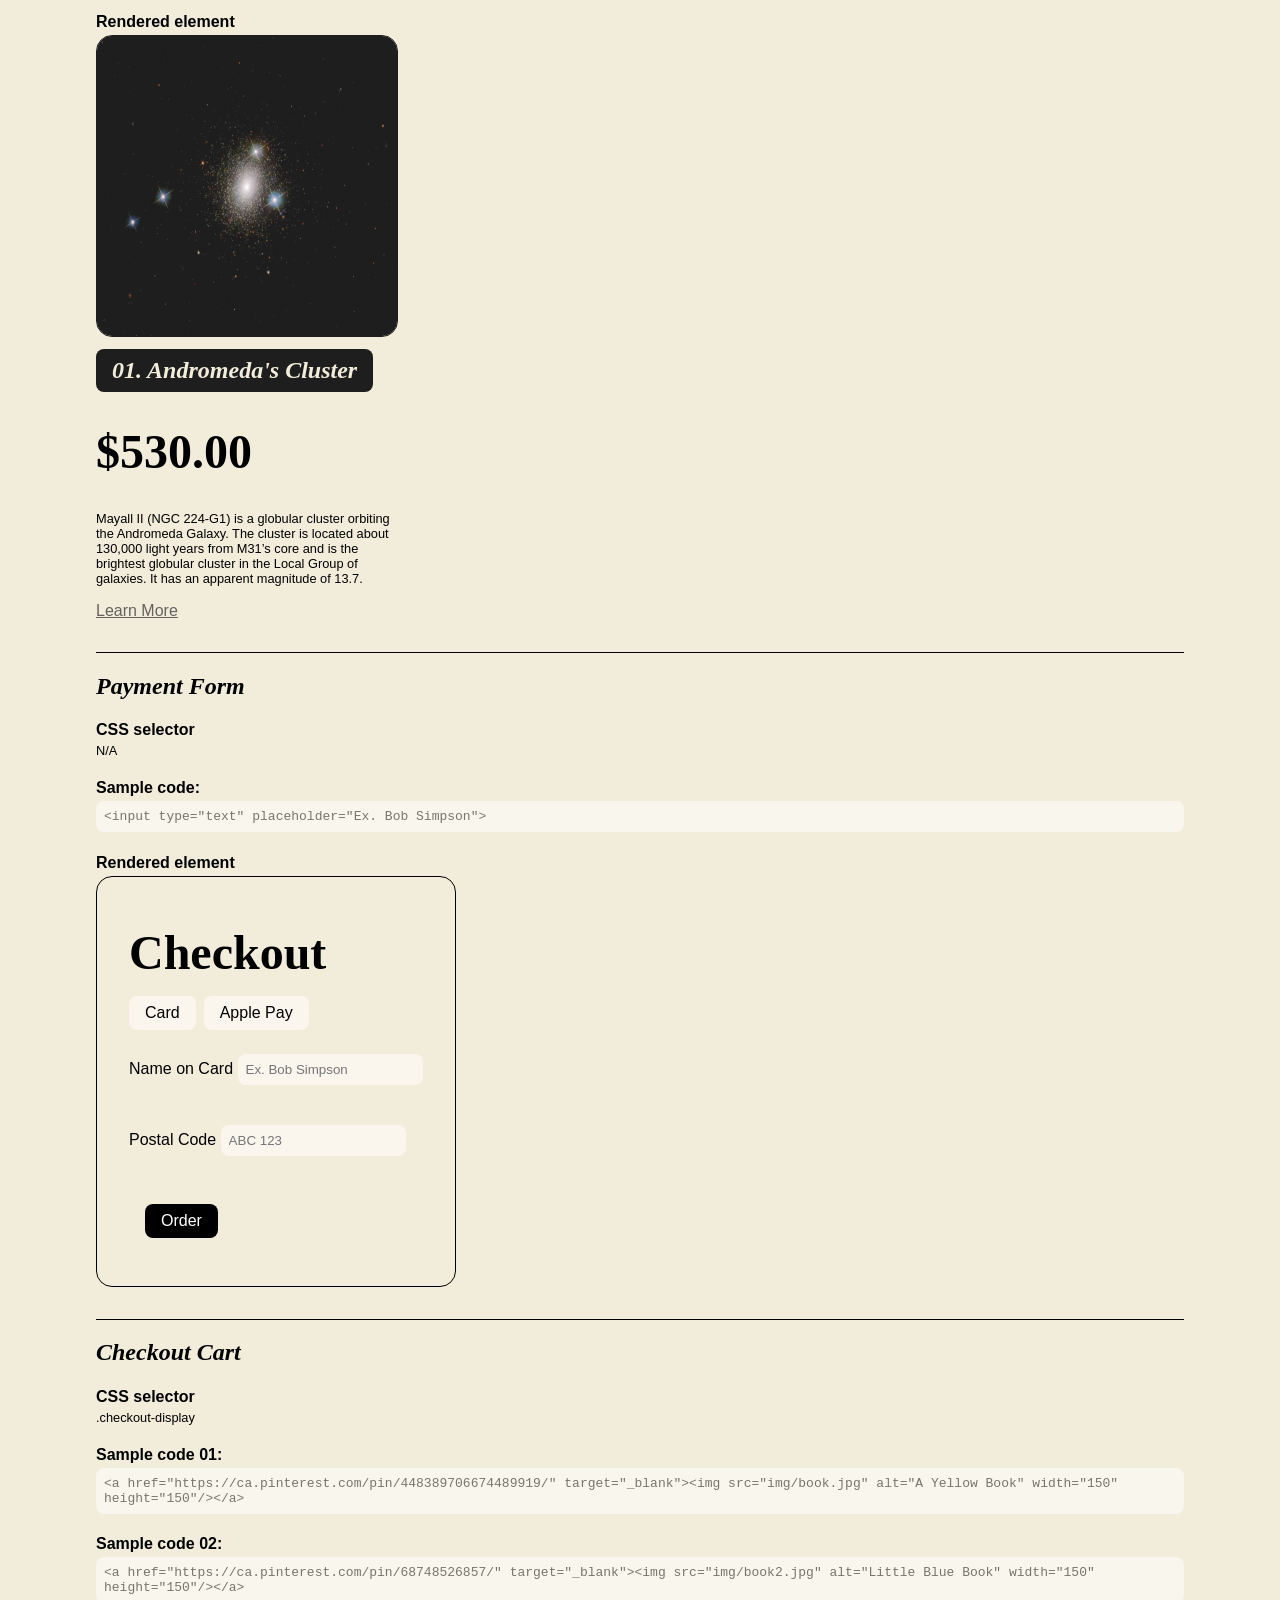
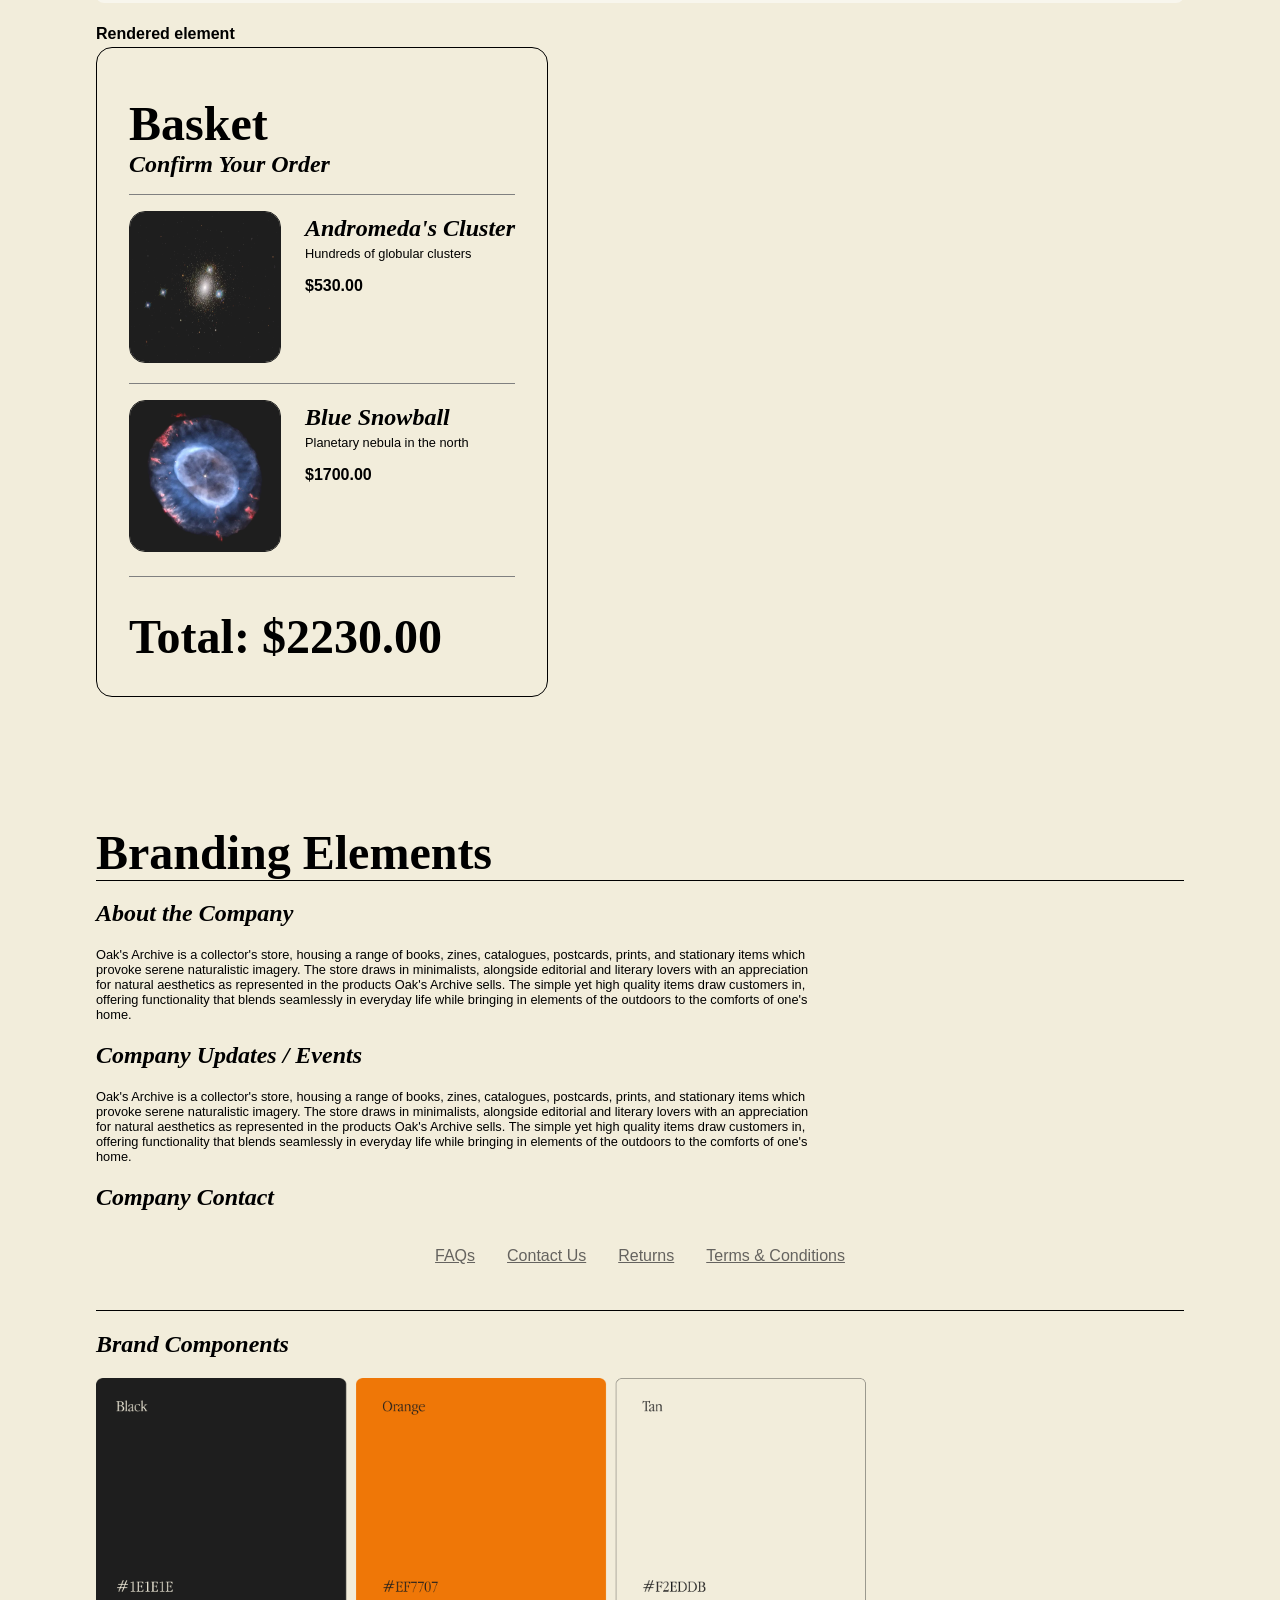
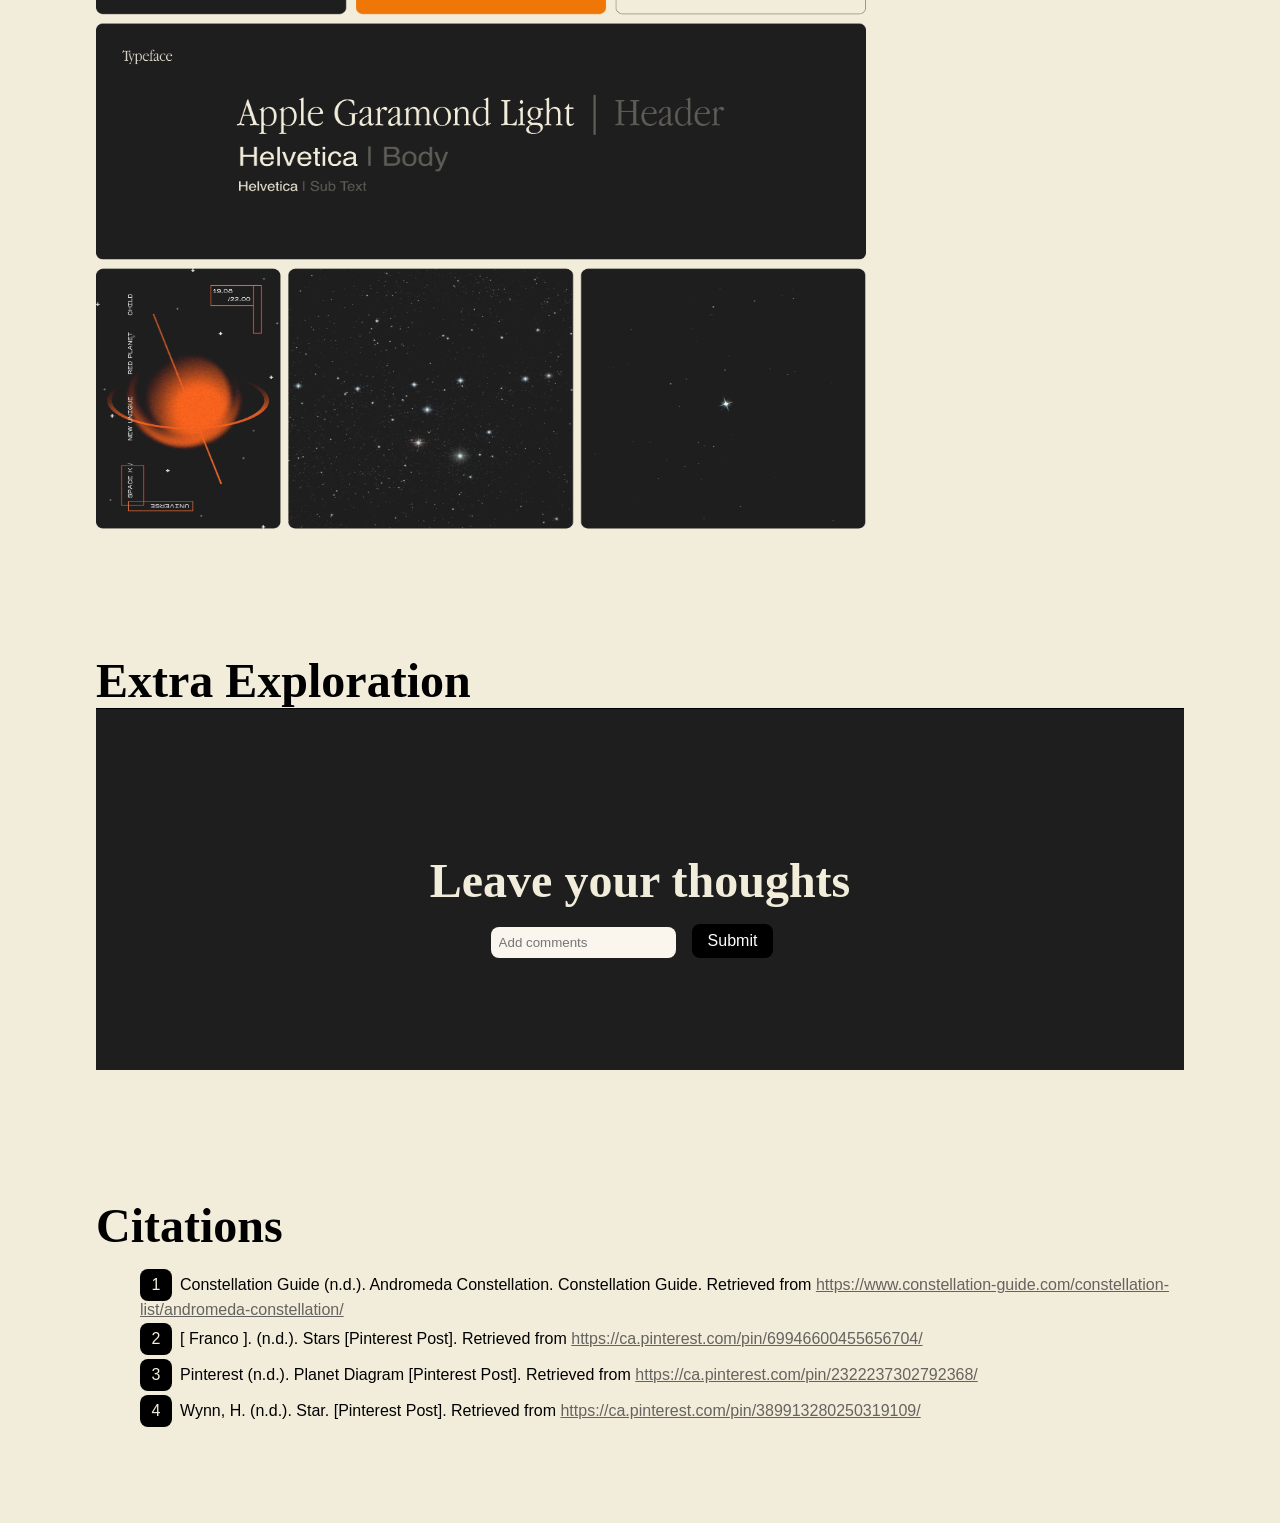
==== commit d7ce86f7: "Updated Content Updated pricing, description on style guide, products page and checkout  Also added " ====
--- a/index.html
+++ b/index.html
@@ -16,13 +16,13 @@
       <div class="header-display">
         <a class="header-nav-display cart-nav" href="checkout.html">Cart</a>
 
-        <h1>Oak's Archive</h1>
+        <h1>Nova's Archive</h1>
           <nav>     
             <a class="header-nav-display" href="index.html">Home</a>   
-            <a class="header-nav-display" href="products.html">Books</a>
-            <a class="header-nav-display" href="products.html">Print</a>
-            <a class="header-nav-display" href="products.html">Stationary</a>
-            <a class="header-nav-display" href="products.html">Sales</a>
+            <a class="header-nav-display" href="products.html">Stars</a>
+            <a class="header-nav-display" href="products.html">Constellations</a>
+            <a class="header-nav-display" href="products.html">Galaxies</a>
+            <a class="header-nav-display" href="products.html">Bundles</a>
           </nav>
       
       </div>
@@ -234,11 +234,11 @@
 
       <div class="header-layout">
         <nav>        
-          <a class="header-nav-display" href="#combined_elements">Home</a>
-          <a class="header-nav-display" href="products.html">Books</a>
-          <a class="header-nav-display" href="products.html">Print</a>
-          <a class="header-nav-display" href="products.html">Stationary</a>
-          <a class="header-nav-display" href="products.html">Sales</a>
+            <a class="header-nav-display" href="index.html">Home</a>   
+            <a class="header-nav-display" href="products.html">Stars</a>
+            <a class="header-nav-display" href="products.html">Constellations</a>
+            <a class="header-nav-display" href="products.html">Galaxies</a>
+            <a class="header-nav-display" href="products.html">Bundles</a>
         </nav>
       </div>
       </section>
@@ -361,7 +361,7 @@
             <div class="checkout-item-text">
               <h2 class="checkout-item-name"> Andromeda's Cluster</h2>
               <p class="checkout-item-name"> Hundreds of globular clusters</p>
-              <h4 class="checkout-price">$20.00</h4>
+              <h4 class="checkout-price">$530.00</h4>
             </div>
           </div>
 
@@ -378,11 +378,11 @@
             <div class="checkout-item-text">
               <h2 class="checkout-item-name"> Blue Snowball</h2>
               <p class="checkout-item-name">Planetary nebula in the north</p>
-              <h4 class="checkout-price">$25.00</h4>
+              <h4 class="checkout-price">$1700.00</h4>
             </div>
           </div>
 
-          <h1 class="checkout-total checkout-total-display">Total: $45.00</h1>
+          <h1 class="checkout-total checkout-total-display">Total: $2230.00</h1>
         </div>
 
       </section>
@@ -394,7 +394,7 @@
       <h1>Branding Elements</h1>
 
       <section class="element">
-        <h2>Company Details</h2>
+        <h2>About the Company</h2>
         <p class="text-display-p">
           Oak's Archive is a collector's store, housing a range of books, zines,
           catalogues, postcards, prints, and stationary items which provoke
@@ -405,6 +405,31 @@
           functionality that blends seamlessly in everyday life while bringing
           in elements of the outdoors to the comforts of one's home.
         </p>
+
+        <h2>Company Updates / Events</h2>
+        <p class="text-display-p">
+          Oak's Archive is a collector's store, housing a range of books, zines,
+          catalogues, postcards, prints, and stationary items which provoke
+          serene naturalistic imagery. The store draws in minimalists, alongside
+          editorial and literary lovers with an appreciation for natural
+          aesthetics as represented in the products Oak's Archive sells. The
+          simple yet high quality items draw customers in, offering
+          functionality that blends seamlessly in everyday life while bringing
+          in elements of the outdoors to the comforts of one's home.
+        </p>
+
+
+        <h2>Company Contact</h2>
+        <p class="text-display-p">
+        <nav>        
+            <a href="index.html">FAQs</a>   
+            <a href="index.html">Contact Us</a>
+            <a href="index.html">Returns</a>
+            <a href="index.html">Terms & Conditions</a>
+        </nav>
+        </p>
+
+
       </section>
 
       <section class="element">
@@ -449,7 +474,16 @@
       <h1>Citations</h1>
 
       <ol>
-        <li>Viv (n.d.). <strong>Image of a Blue Book [Pinterest Post]</strong>. Retrieved from <a href="https://ca.pinterest.com/pin/3307399722097111/">https://ca.pinterest.com/pin/3307399722097111/</a
+        <li>Constellation Guide (n.d.). Andromeda Constellation. Constellation Guide. Retrieved from <a href="https://www.constellation-guide.com/constellation-list/andromeda-constellation/">https://www.constellation-guide.com/constellation-list/andromeda-constellation/</a
+          >
+        </li>
+        <li>[ Franco ]. (n.d.). Stars [Pinterest Post]. Retrieved from <a href="https://ca.pinterest.com/pin/69946600455656704/">https://ca.pinterest.com/pin/69946600455656704/</a
+          >
+        </li>
+        <li>Pinterest (n.d.). Planet Diagram [Pinterest Post]. Retrieved from <a href="https://ca.pinterest.com/pin/2322237302792368/">https://ca.pinterest.com/pin/2322237302792368/</a
+          >
+        </li>
+        <li>Wynn, H. (n.d.). Star. [Pinterest Post]. Retrieved from <a href="https://ca.pinterest.com/pin/389913280250319109/">https://ca.pinterest.com/pin/389913280250319109/</a
           >
         </li>
       </ol>
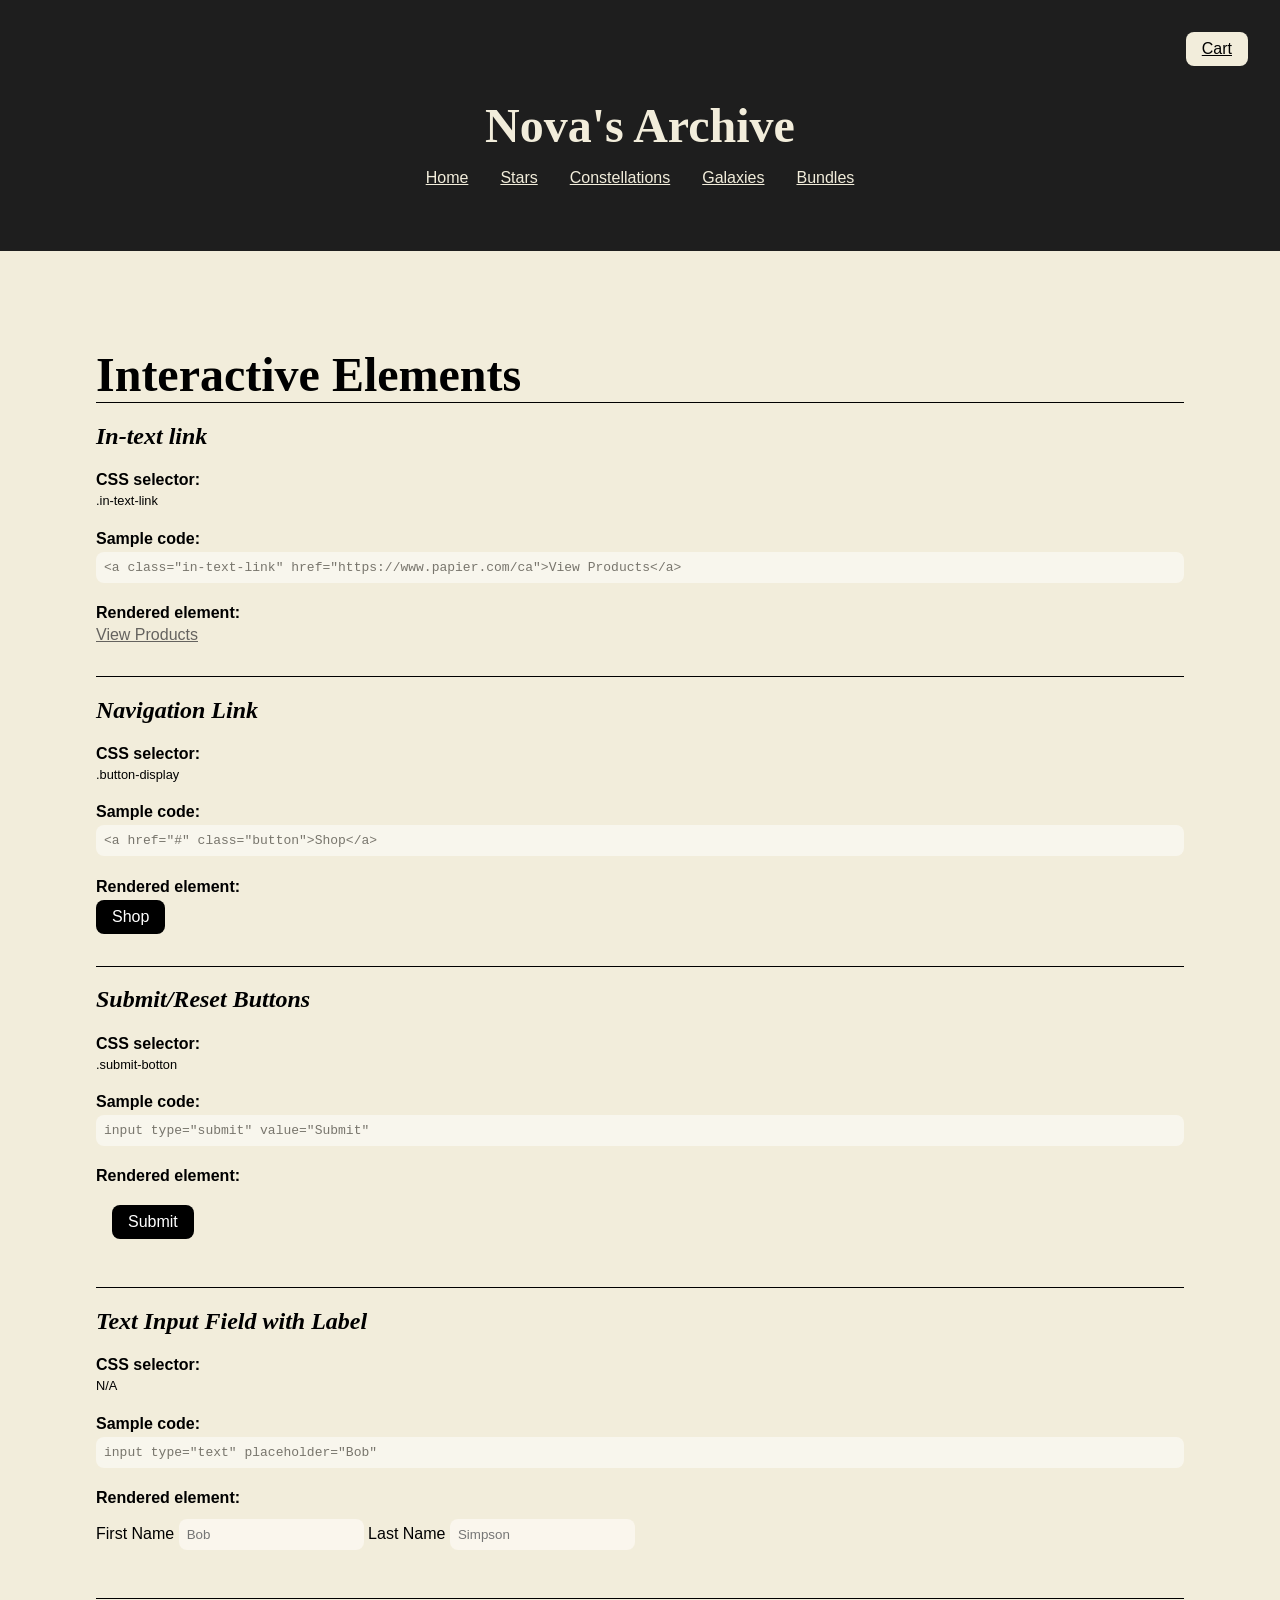
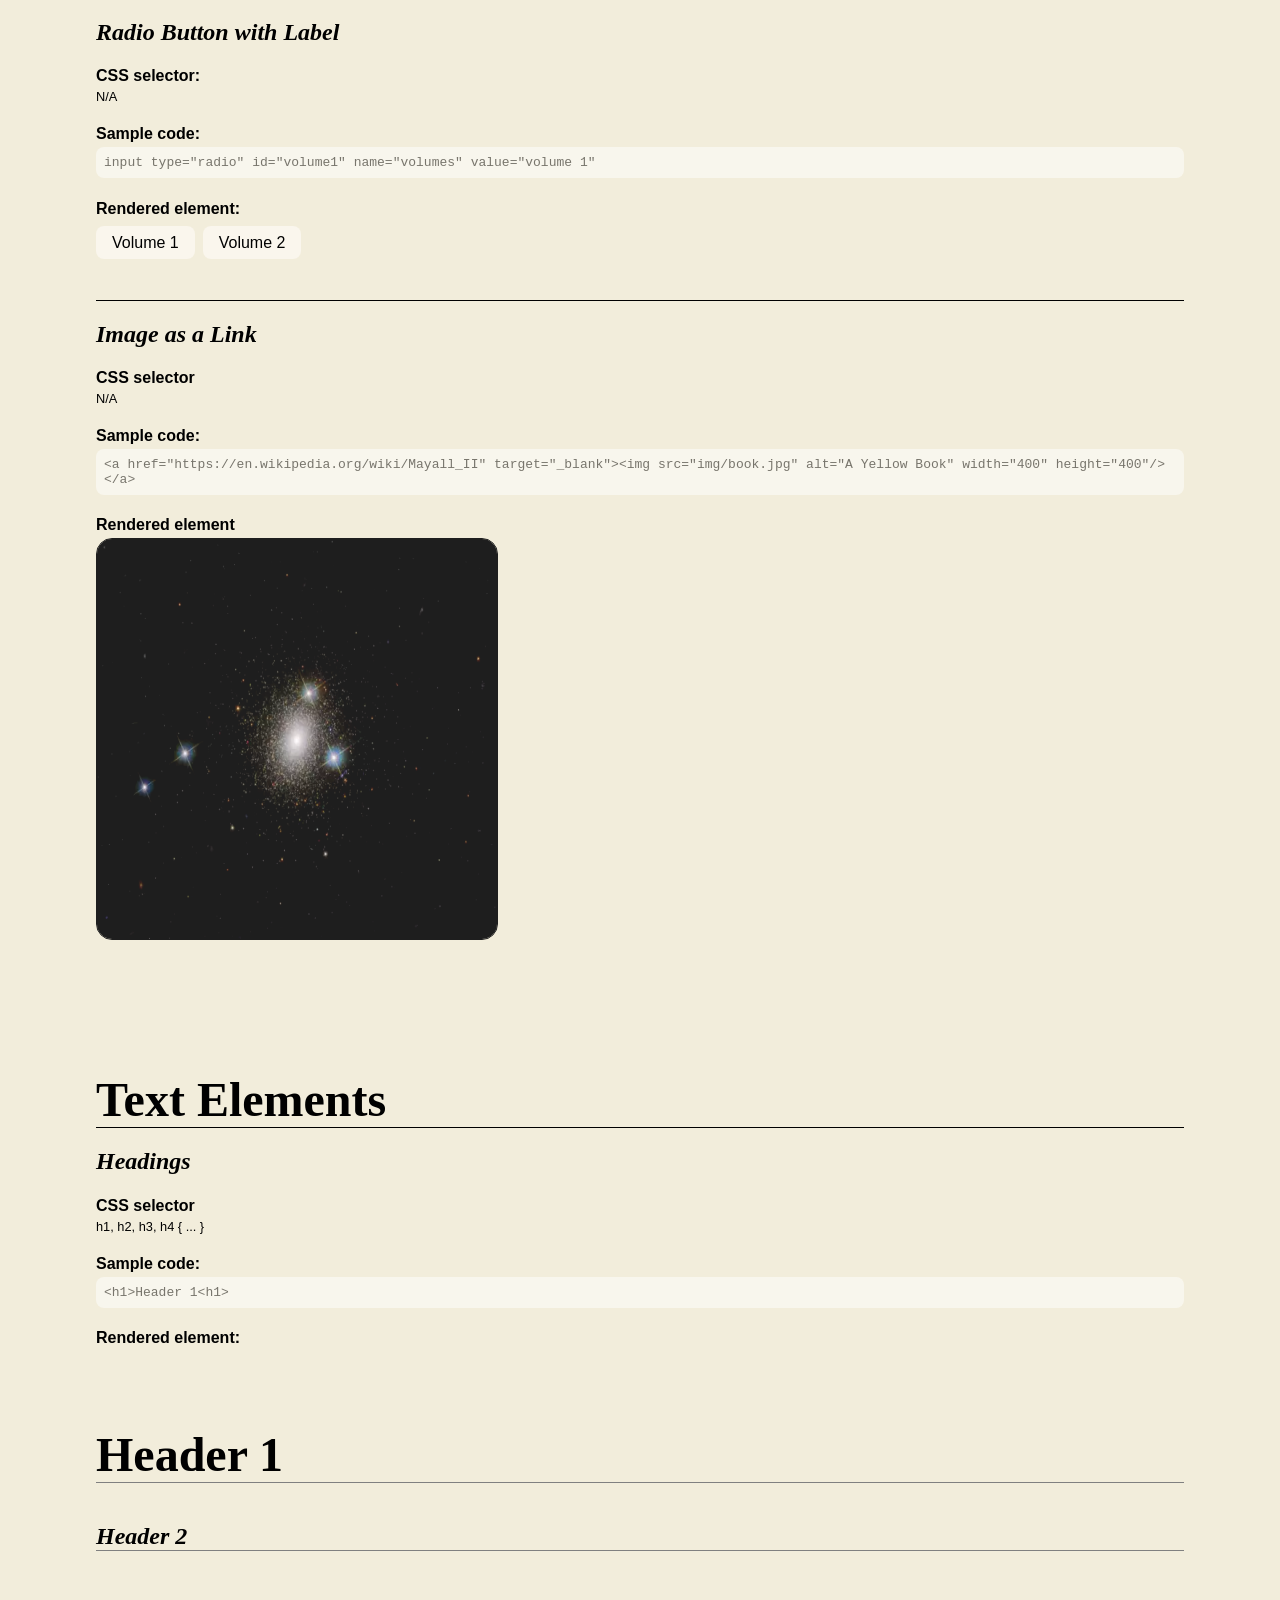
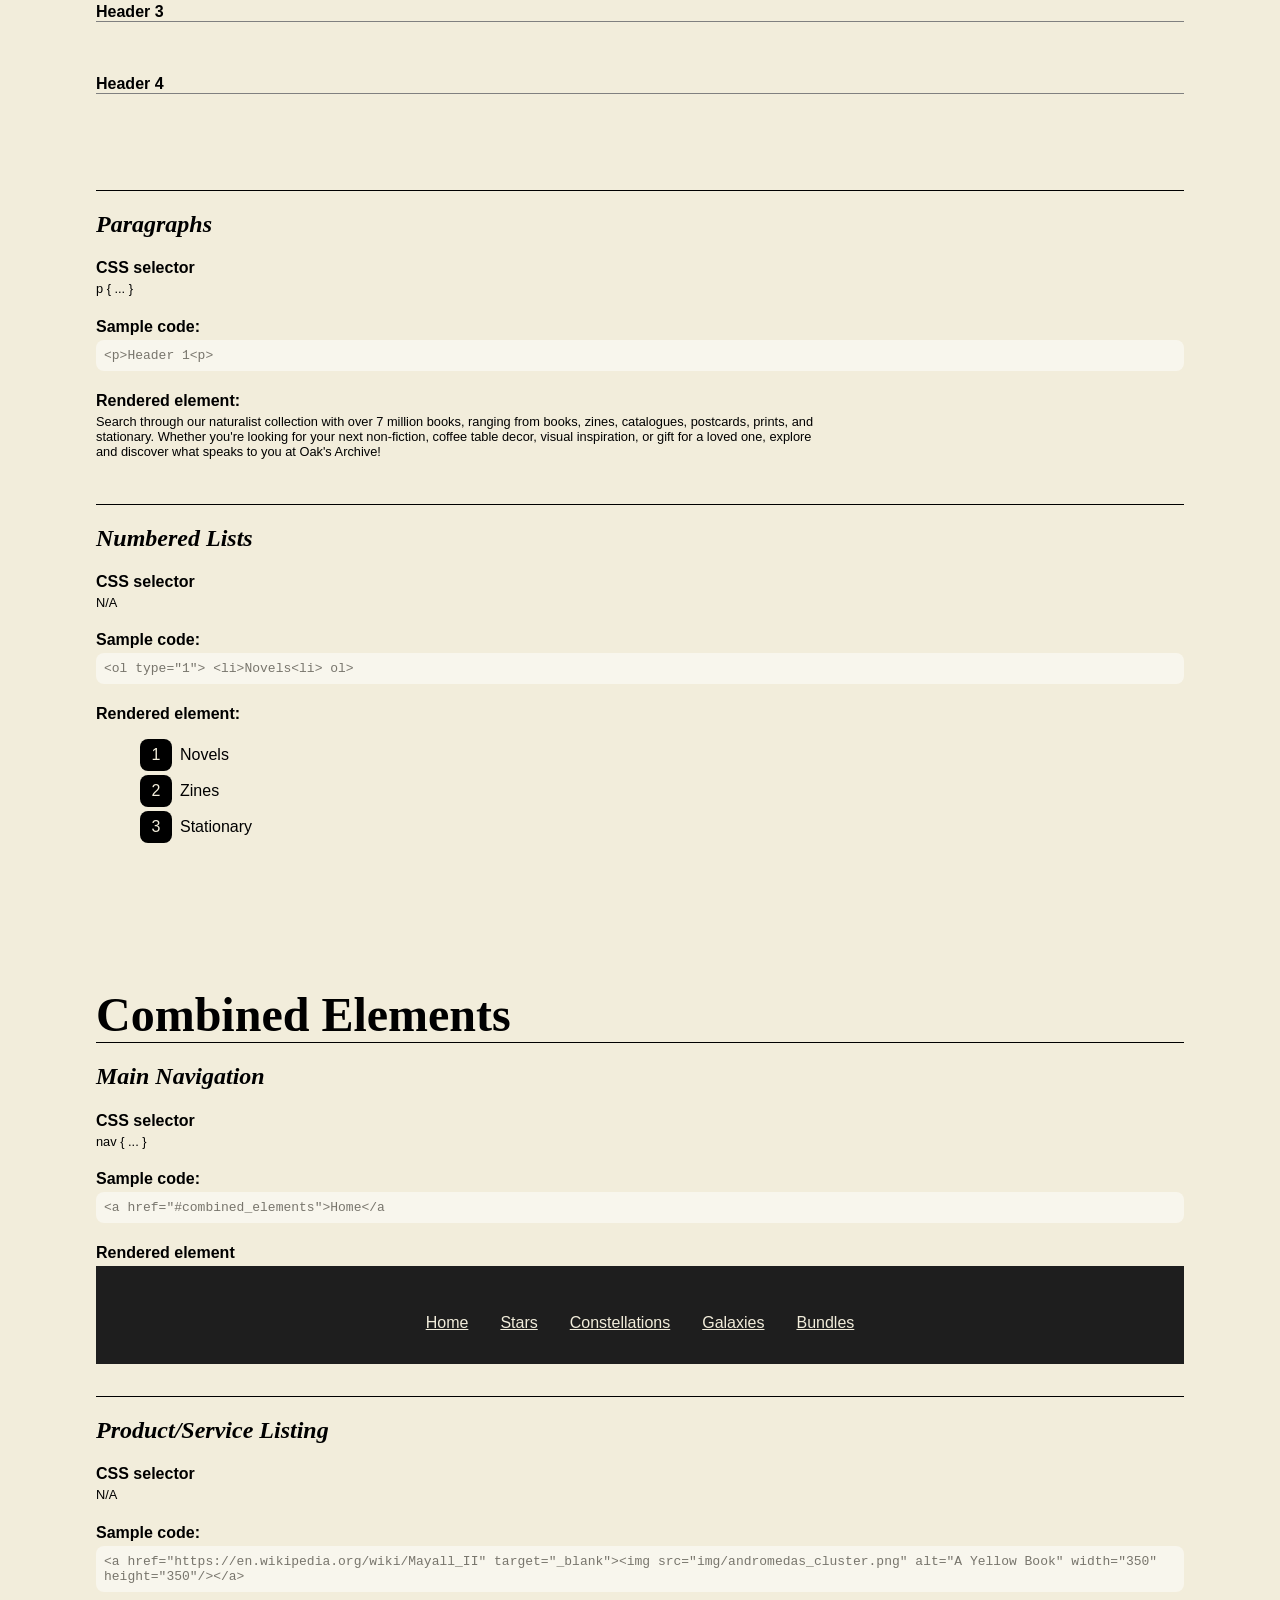
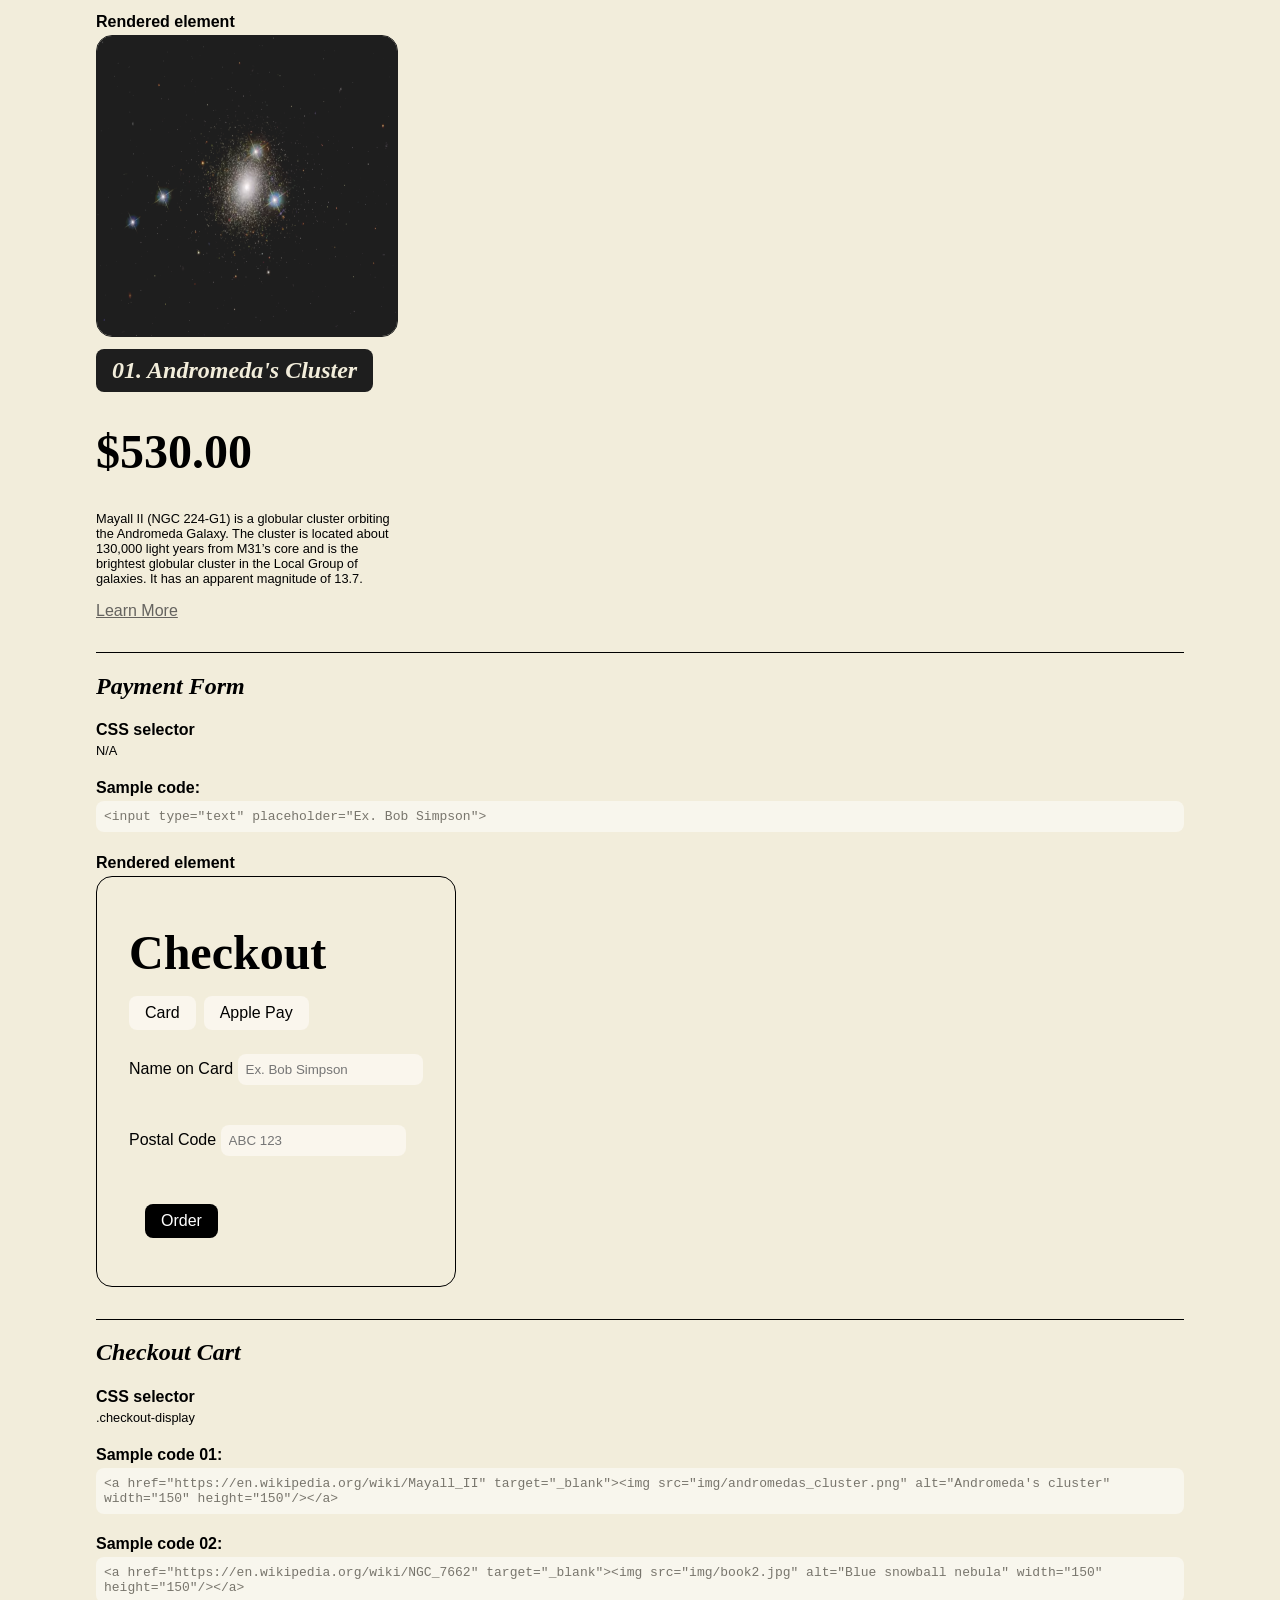
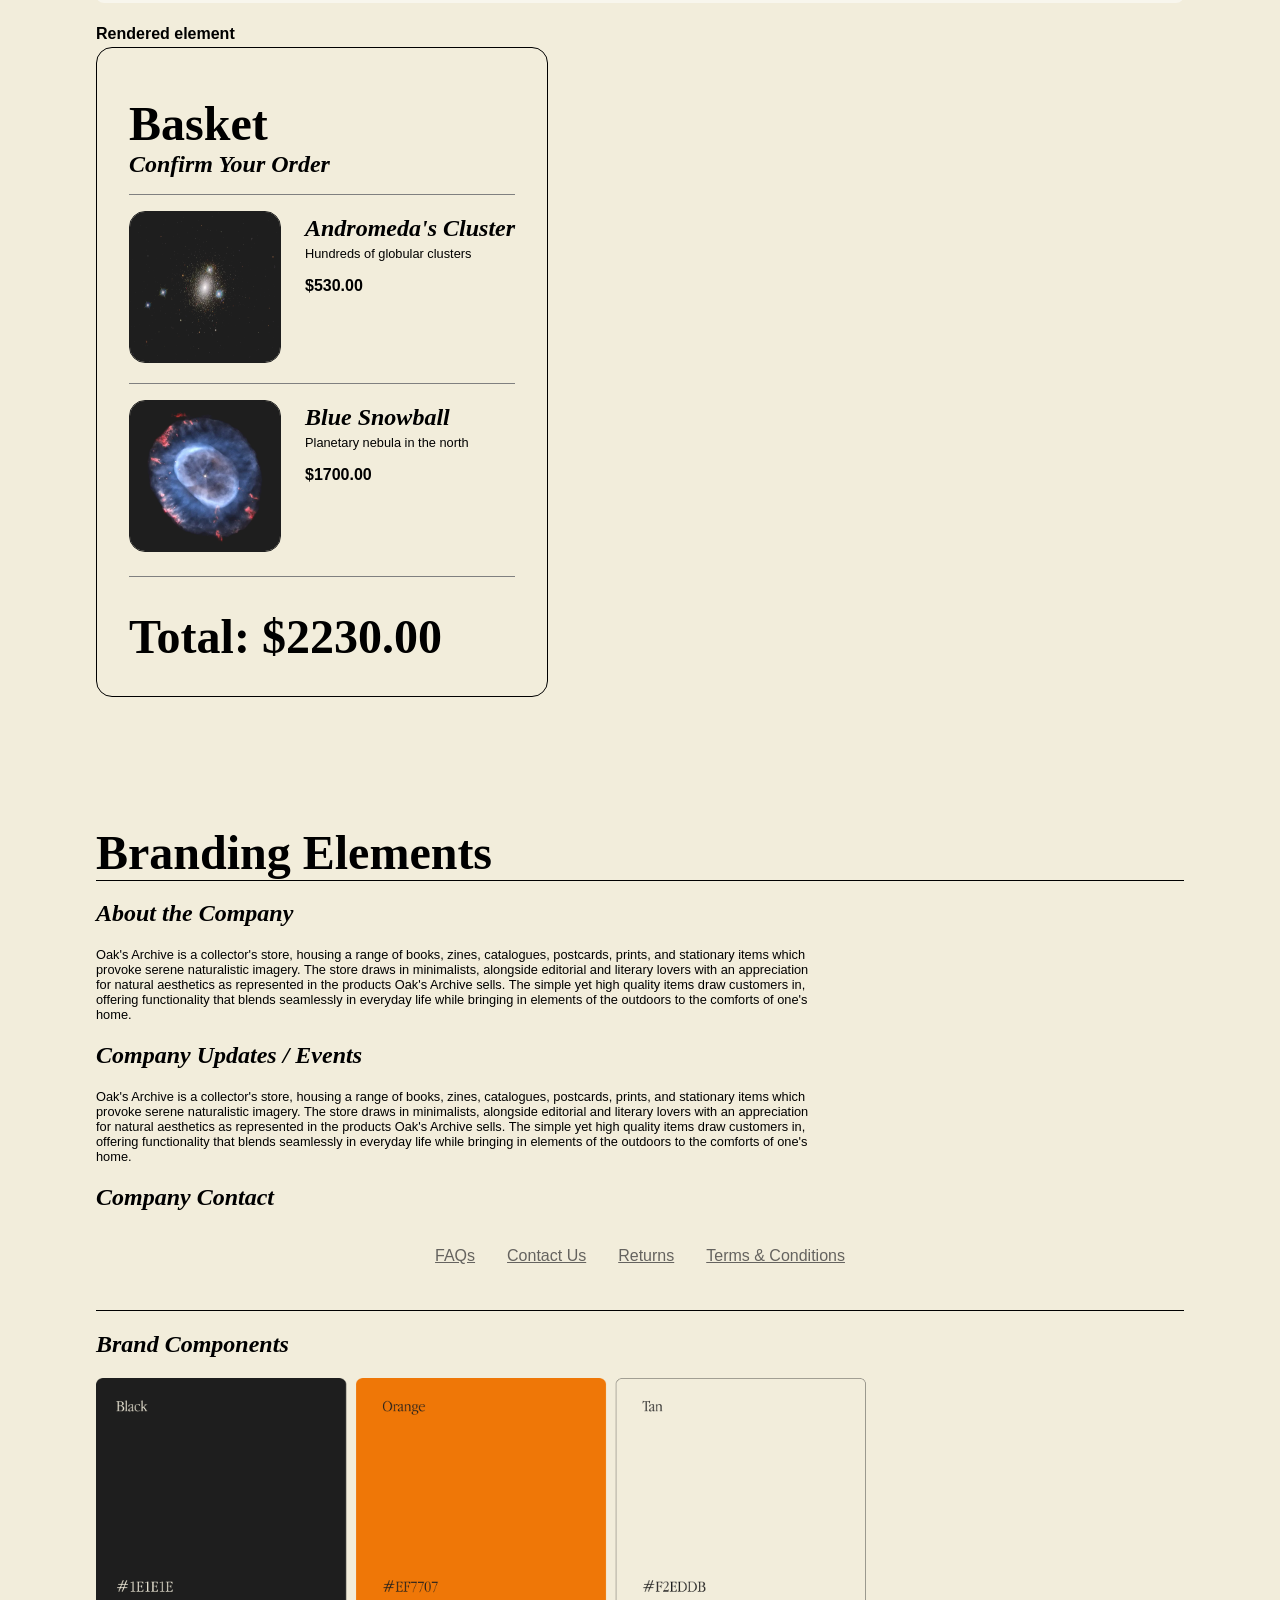
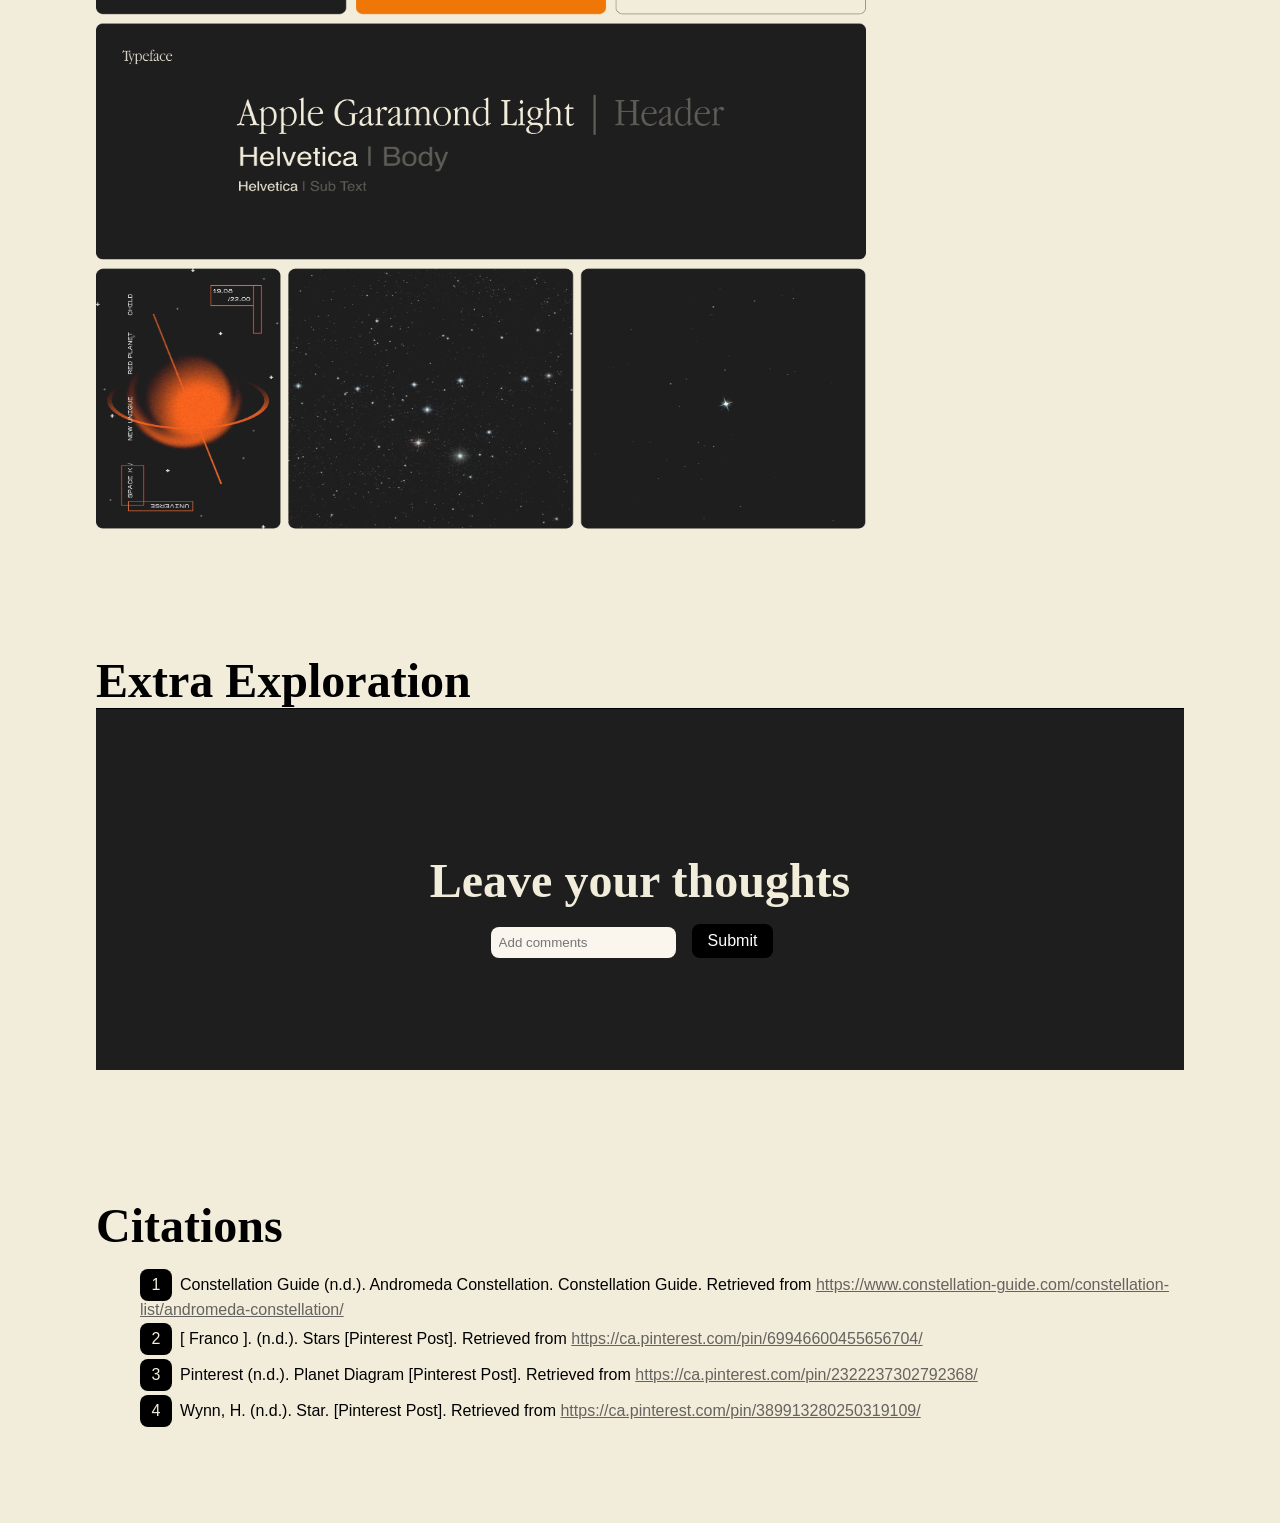
==== commit d110e7c0: "Updating links Updated all previous links to new ones" ====
--- a/index.html
+++ b/index.html
@@ -139,14 +139,14 @@
         <p>N/A</p>
 
         <h4>Sample code:</h4>
-        <code>&lt;a href="https://ca.pinterest.com/pin/448389706674489919/" target="_blank"&gt;&lt;img src="img/book.jpg"
+        <code>&lt;a href="https://en.wikipedia.org/wiki/Mayall_II" target="_blank"&gt;&lt;img src="img/book.jpg"
             alt="A Yellow Book"
             width="400"
             height="400"/&gt;&lt;/a&gt;</code>
 
         <h4>Rendered element</h4>
         <figure>
-          <a href="https://ca.pinterest.com/pin/448389706674489919/" target="_blank"
+          <a href="https://en.wikipedia.org/wiki/Mayall_II" target="_blank"
           ><img class="img-element"
             src="img/andromedas_cluster.png"
             alt="Andromeda's cluster"
@@ -251,7 +251,7 @@
         <p>N/A</p>
 
         <h4>Sample code:</h4>
-        <code>&lt;a href="https://ca.pinterest.com/pin/448389706674489919/" target="_blank"&gt;&lt;img src="img/book.jpg"
+        <code>&lt;a href="https://en.wikipedia.org/wiki/Mayall_II" target="_blank"&gt;&lt;img src="img/andromedas_cluster.png"
             alt="A Yellow Book"
             width="350"
             height="350"/&gt;&lt;/a&gt;</code>
@@ -261,7 +261,7 @@
         <div class="service-listing">
           <div>
             <figure>
-              <a href="https://ca.pinterest.com/pin/448389706674489919/" target="_blank"
+              <a href="https://en.wikipedia.org/wiki/Mayall_II" target="_blank"
               ><img class="img-element"
                 src="img/andromedas_cluster.png"
                 alt="Andromeda's cluster"
@@ -273,7 +273,7 @@
               <h2 class="service-display-h2">01. Andromeda's Cluster</h2>
               <h1 class="service-price">$530.00</h1>
               <p class="service-info">Mayall II  (NGC 224-G1) is a globular cluster orbiting the Andromeda Galaxy. The  cluster is located about 130,000 light years from M31’s core and is the  brightest globular cluster in the Local Group of galaxies. It has an  apparent magnitude of 13.7.</p>
-              <a href="https://ca.pinterest.com/pin/448389706674489919/" target="_blank">Learn More</a>
+              <a href="https://en.wikipedia.org/wiki/Mayall_II" target="_blank">Learn More</a>
             </div>
           </div>
         </figure>
@@ -329,15 +329,15 @@
         <p>.checkout-display</p>
 
         <h4>Sample code 01:</h4>
-        <code>&lt;a href="https://ca.pinterest.com/pin/448389706674489919/" target="_blank"&gt;&lt;img src="img/book.jpg"
-            alt="A Yellow Book"
+        <code>&lt;a href="https://en.wikipedia.org/wiki/Mayall_II" target="_blank"&gt;&lt;img src="img/andromedas_cluster.png"
+            alt="Andromeda's cluster"
             width="150"
             height="150"/&gt;&lt;/a&gt;</code>
 
 
         <h4>Sample code 02:</h4>
-        <code>&lt;a href="https://ca.pinterest.com/pin/68748526857/" target="_blank"&gt;&lt;img src="img/book2.jpg"
-            alt="Little Blue Book"
+        <code>&lt;a href="https://en.wikipedia.org/wiki/NGC_7662" target="_blank"&gt;&lt;img src="img/book2.jpg"
+            alt="Blue snowball nebula"
             width="150"
             height="150"/&gt;&lt;/a&gt;</code>
 
@@ -349,7 +349,7 @@
           
           <div class="checkout-display">
             <figure>
-              <a href="https://ca.pinterest.com/pin/448389706674489919/" target="_blank"
+              <a href="https://en.wikipedia.org/wiki/Mayall_II" target="_blank"
               ><img class="img-element"
                 src="img/andromedas_cluster.png"
                 alt="Andromeda's cluster"
@@ -367,7 +367,7 @@
 
           <div class="checkout-display">
             <figure>
-              <a href="https://ca.pinterest.com/pin/68748526857/" target="_blank"
+              <a href="https://en.wikipedia.org/wiki/NGC_7662" target="_blank"
               ><img class="img-element"
                 src="img/blue_snowball.png"
                 alt="Blue snowball nebula"
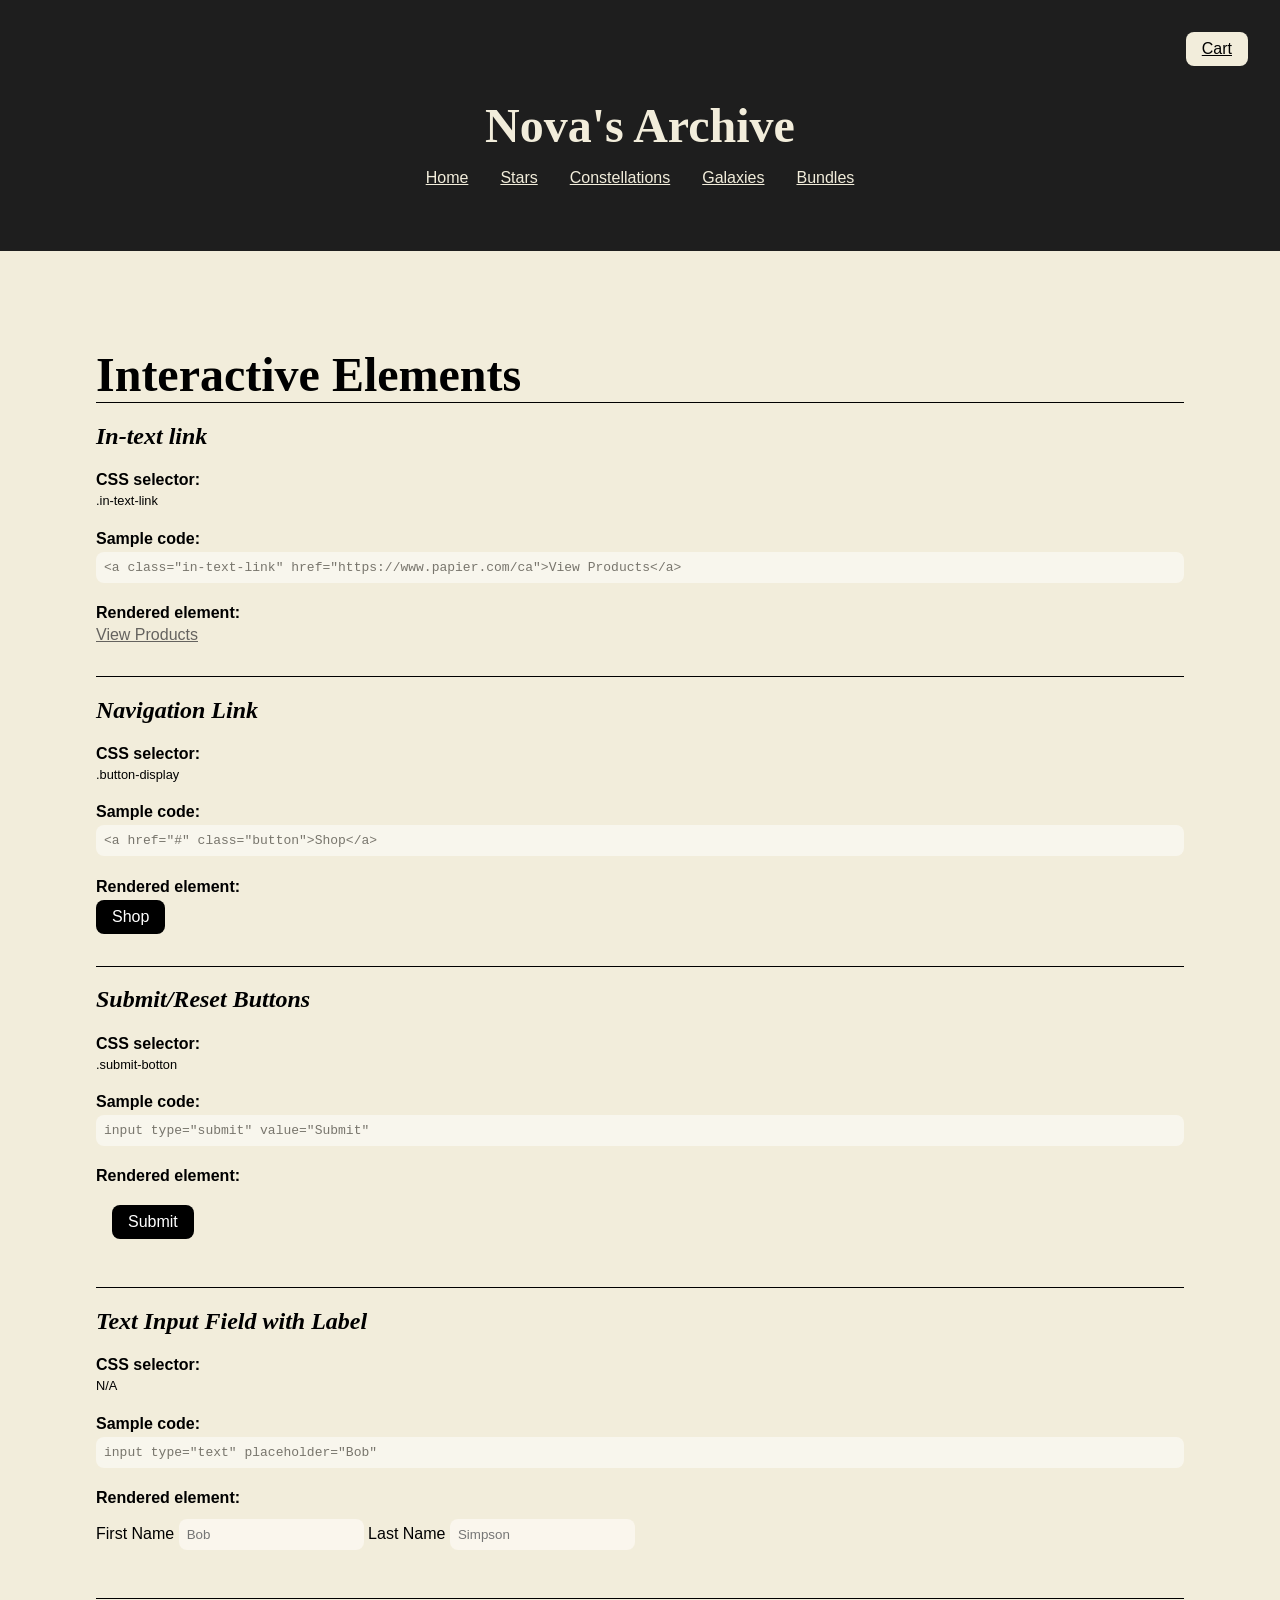
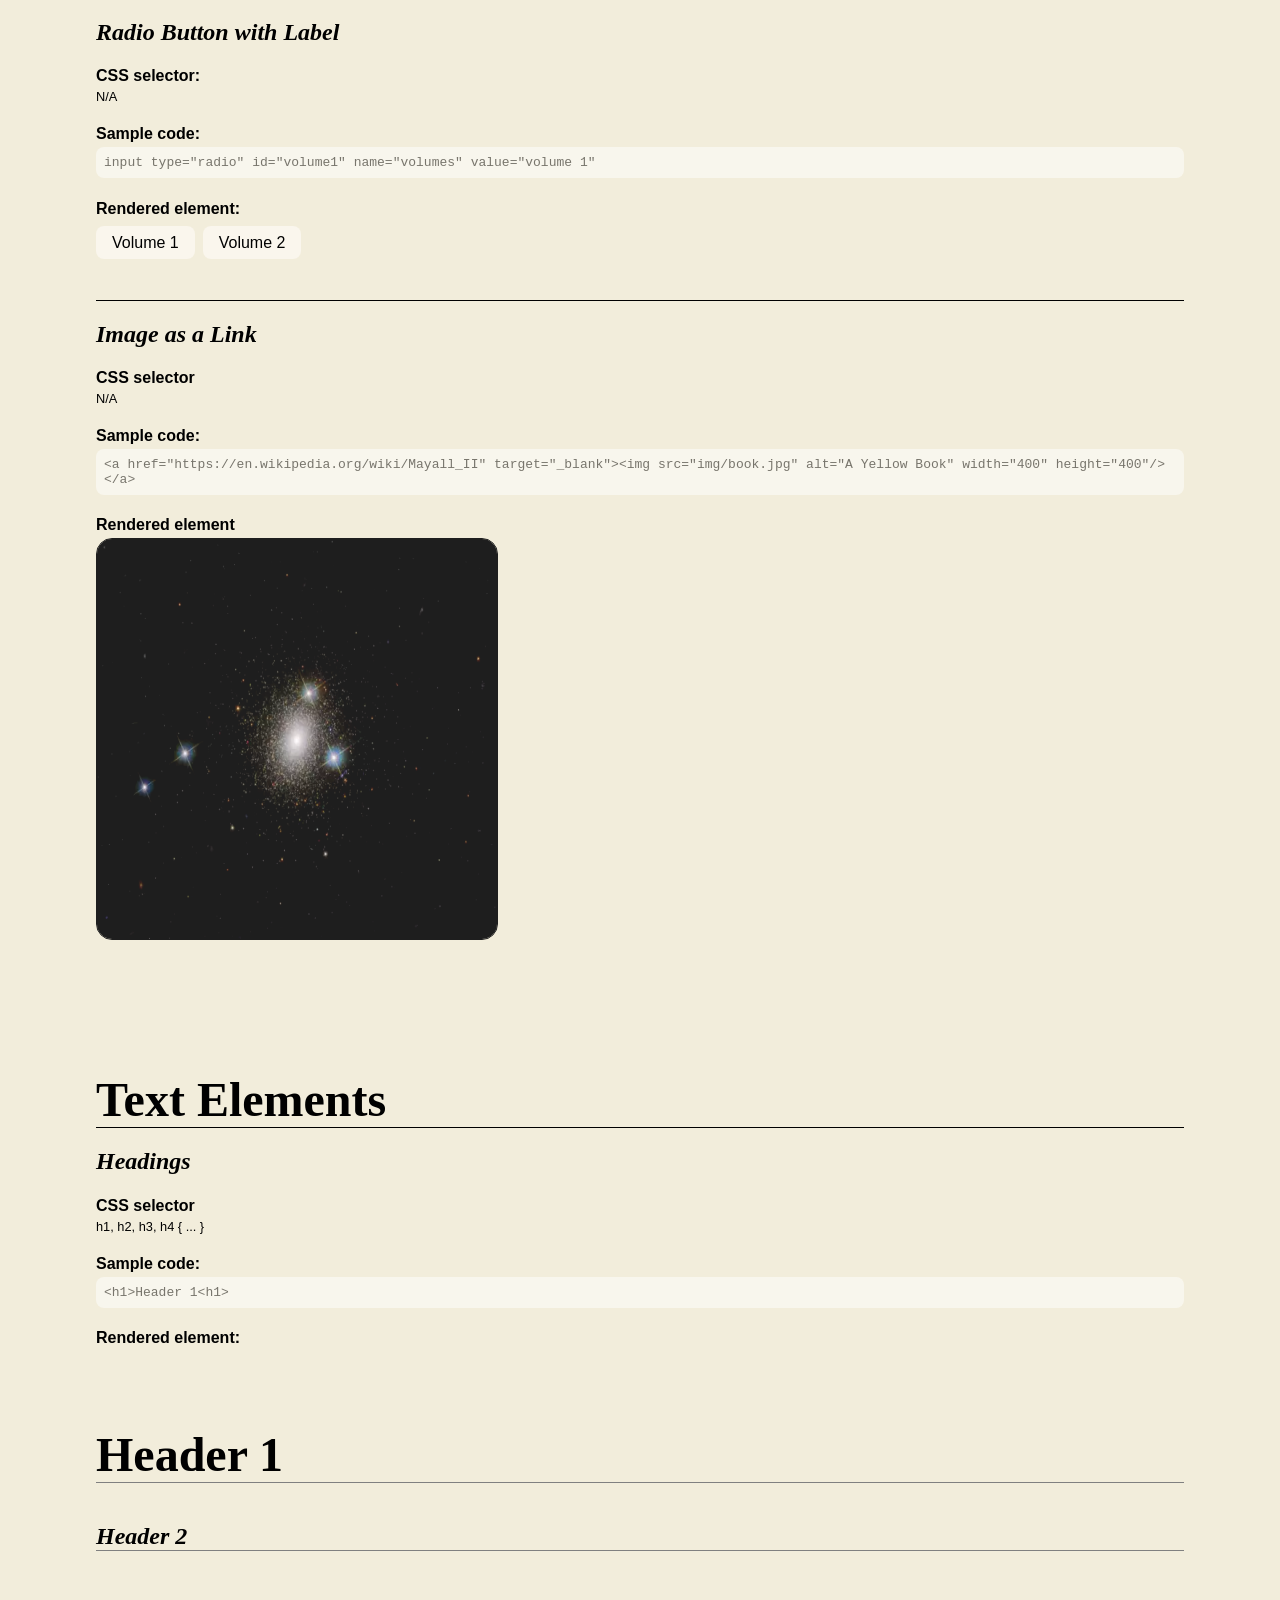
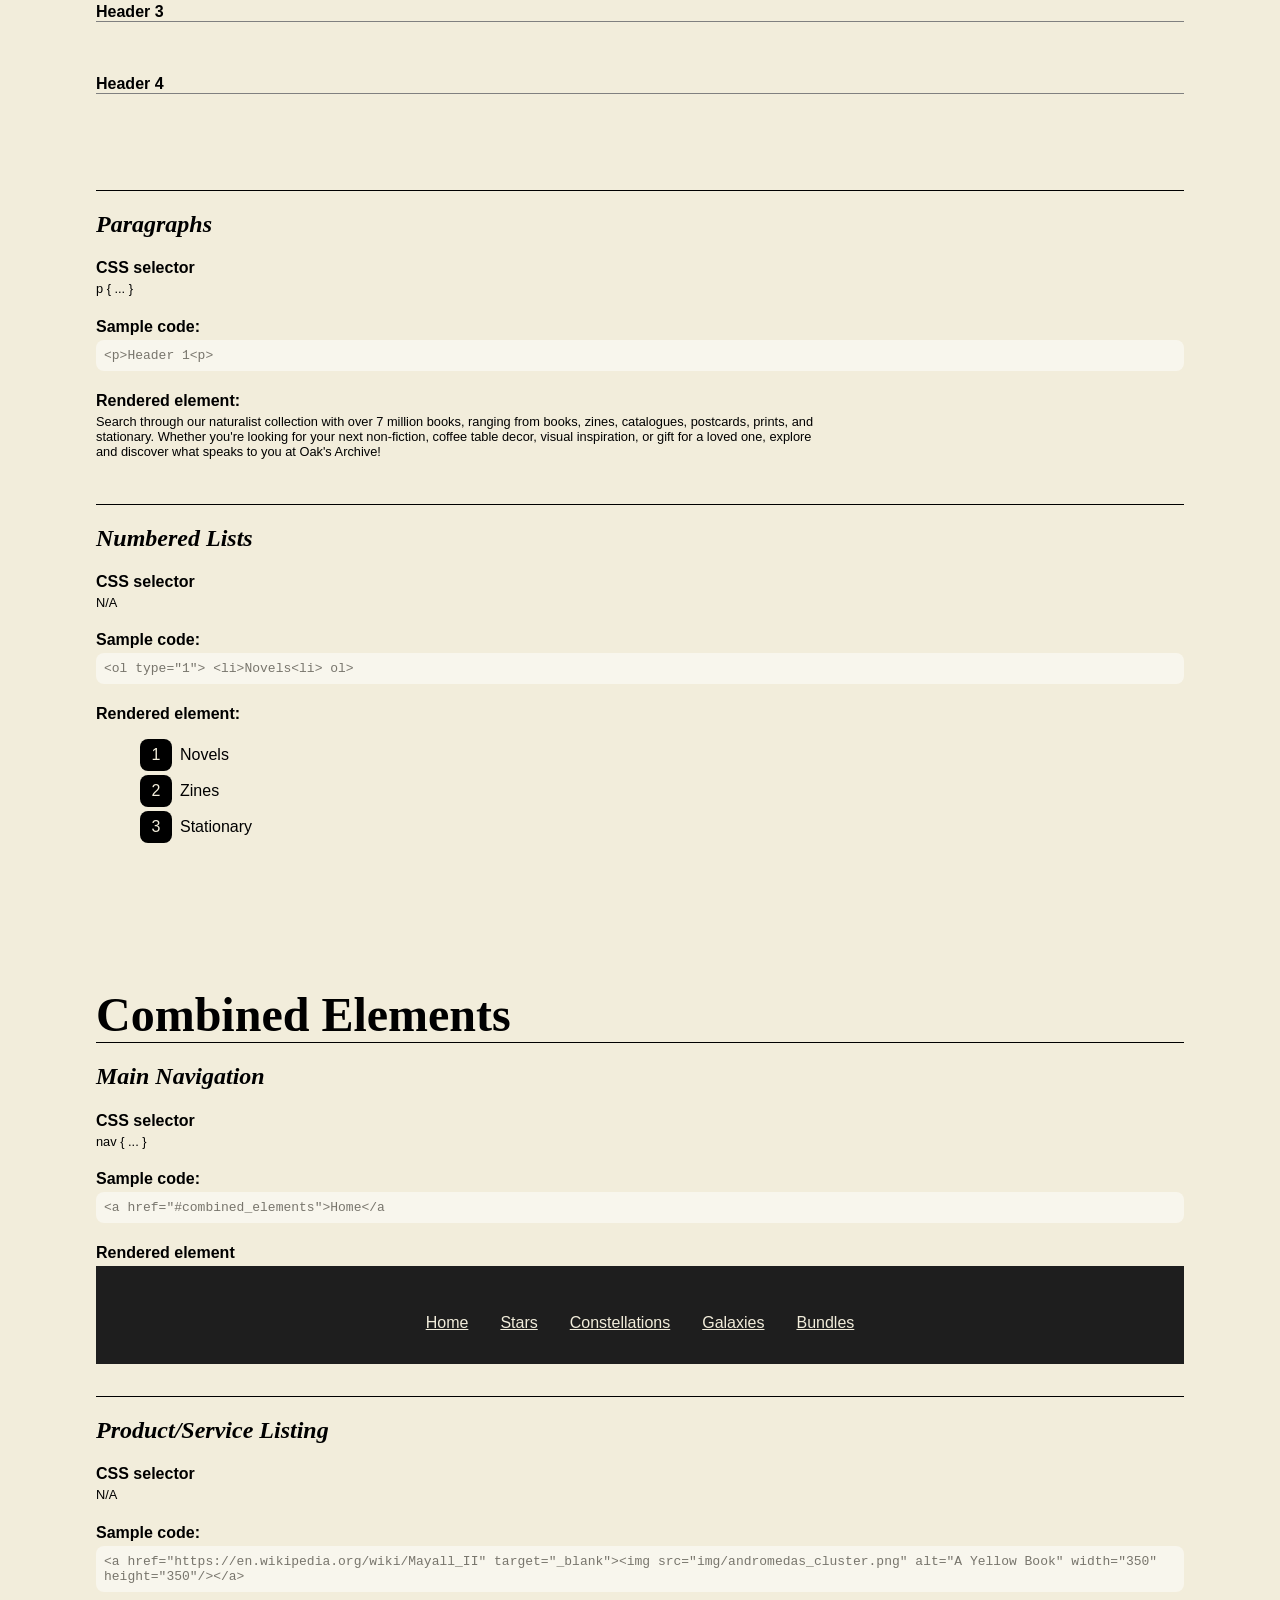
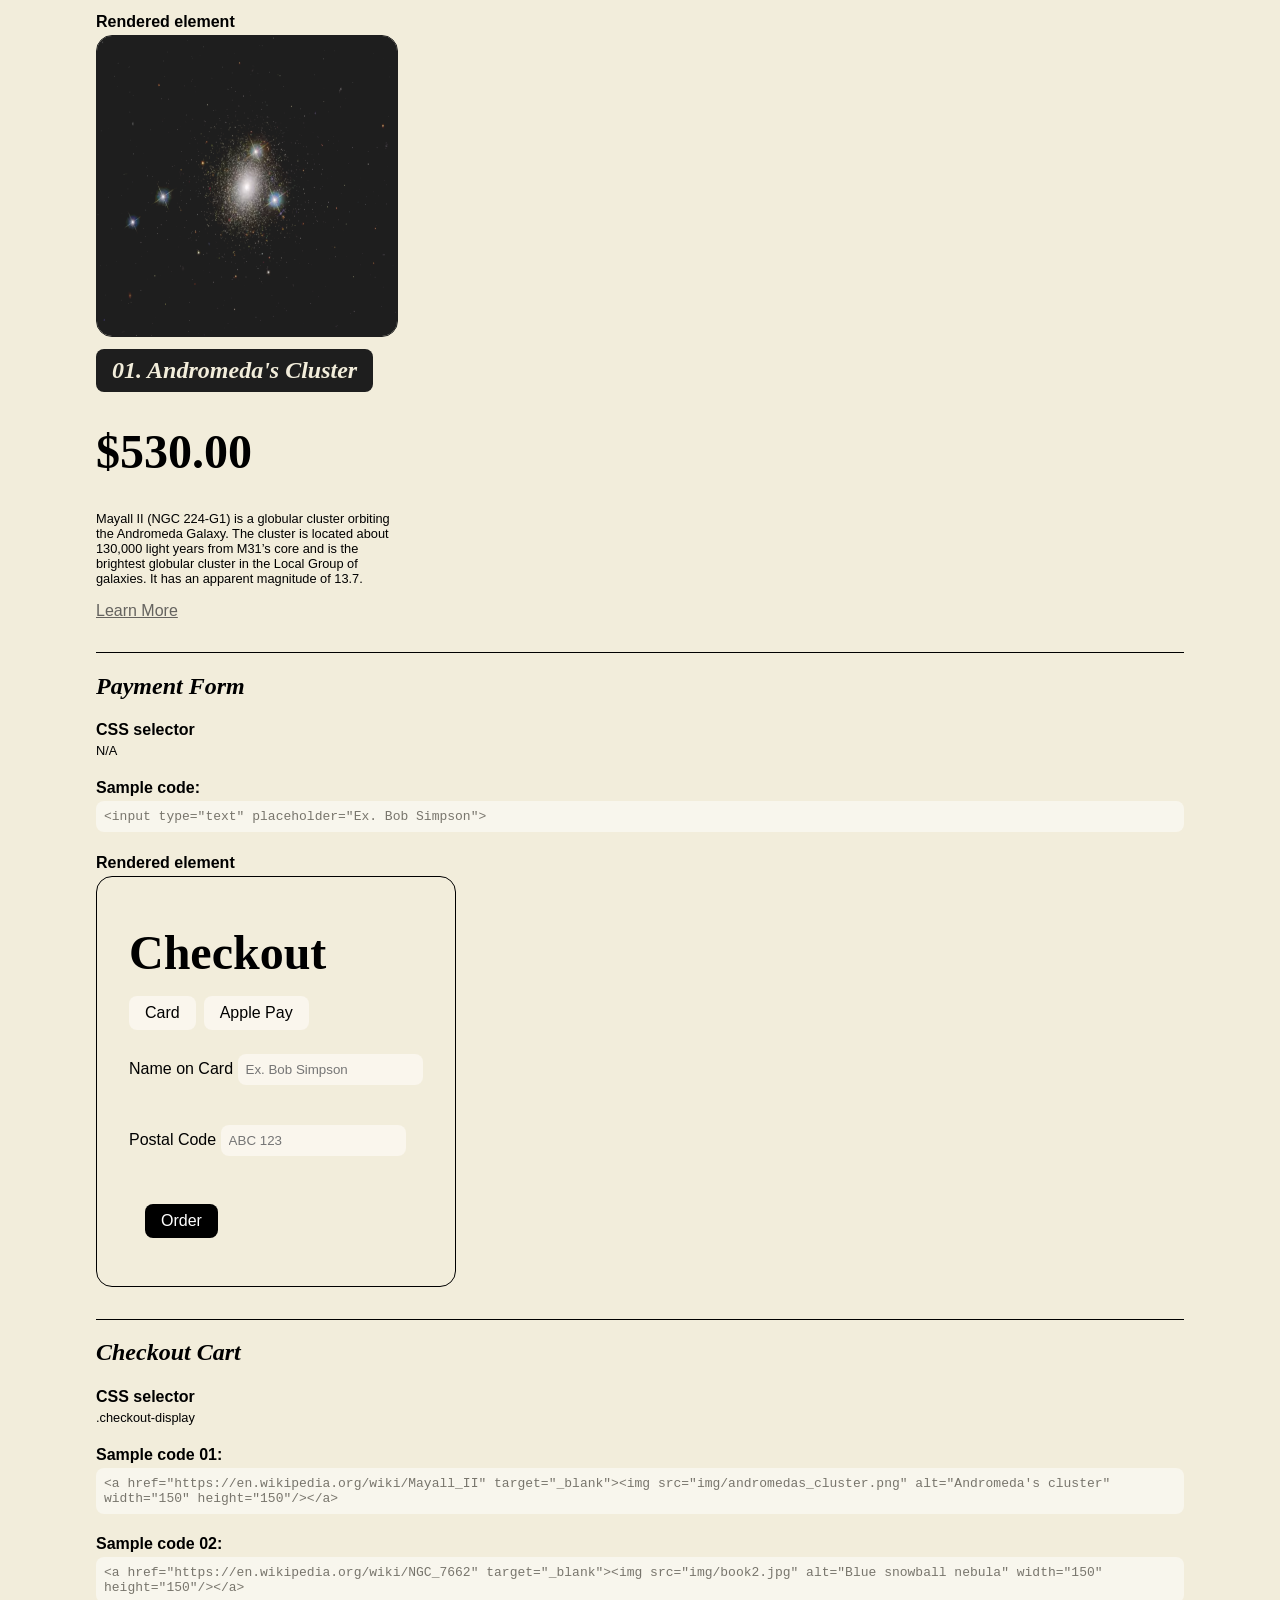
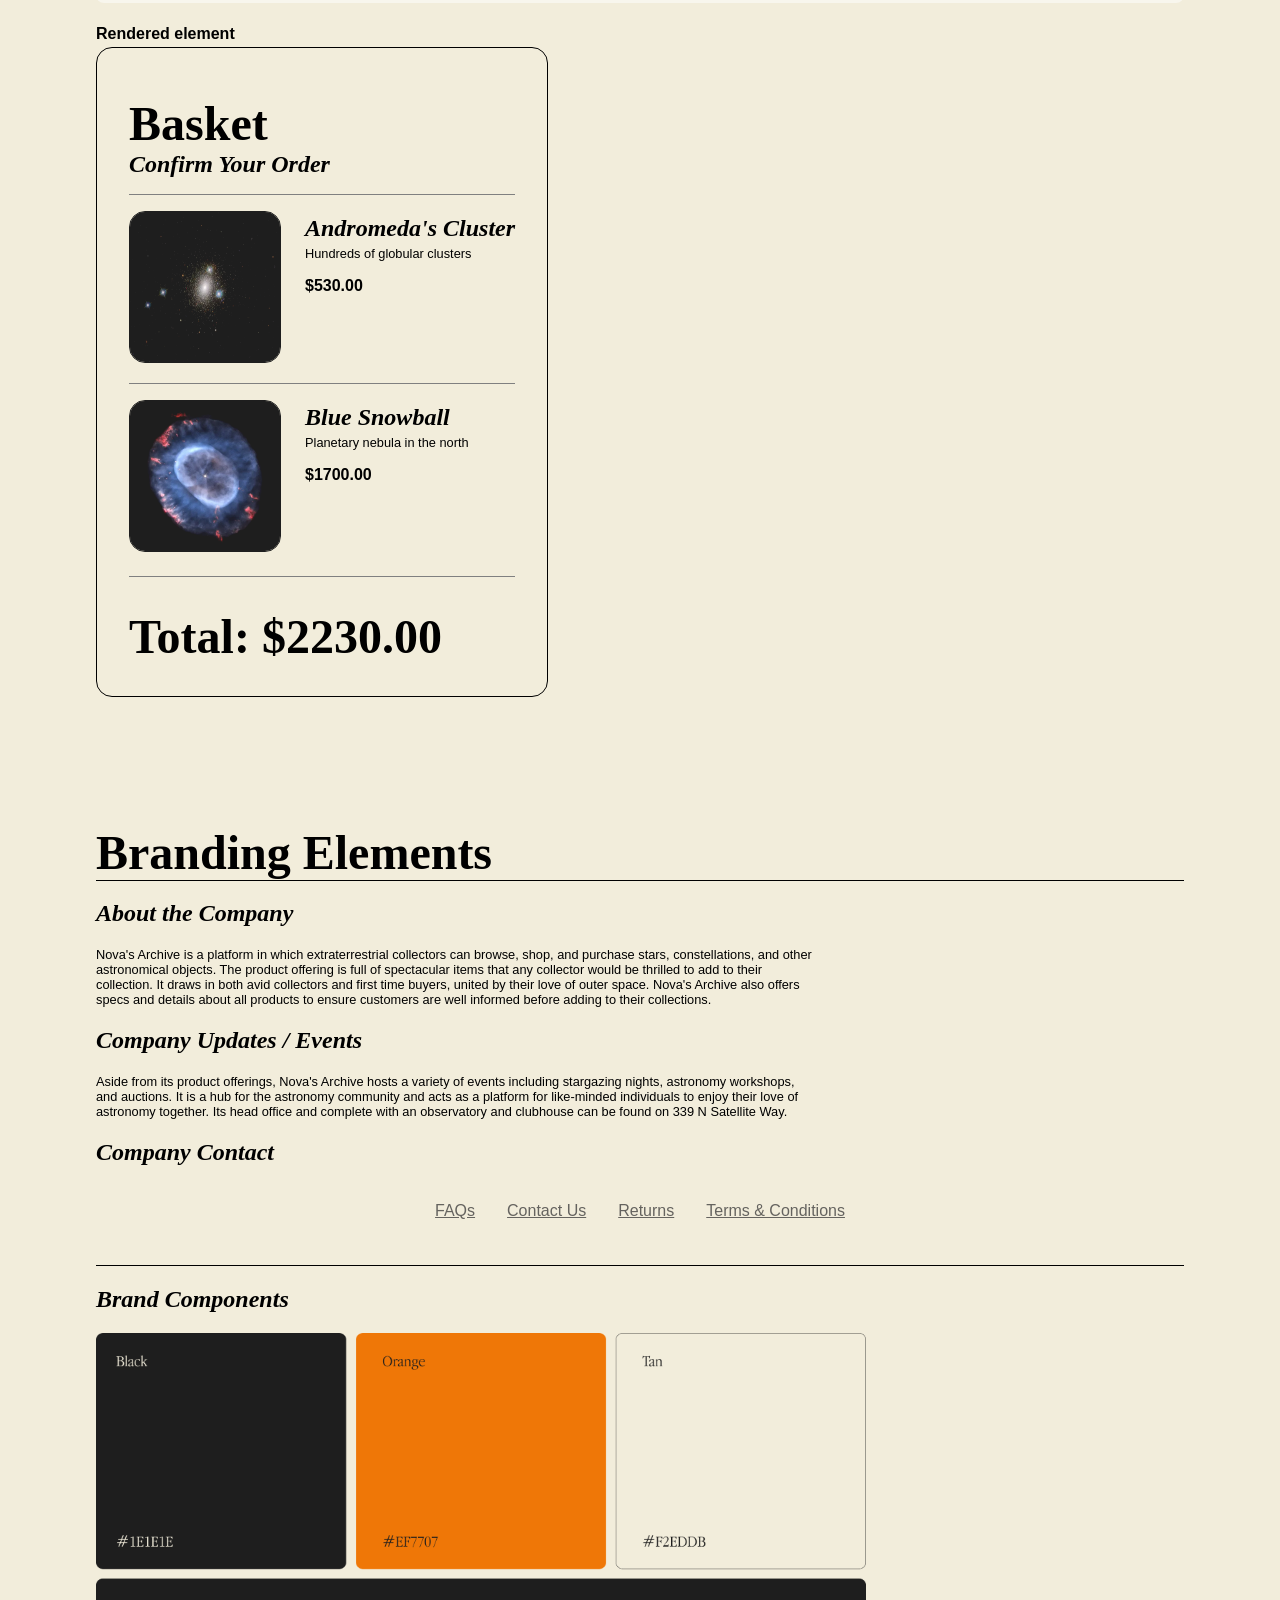
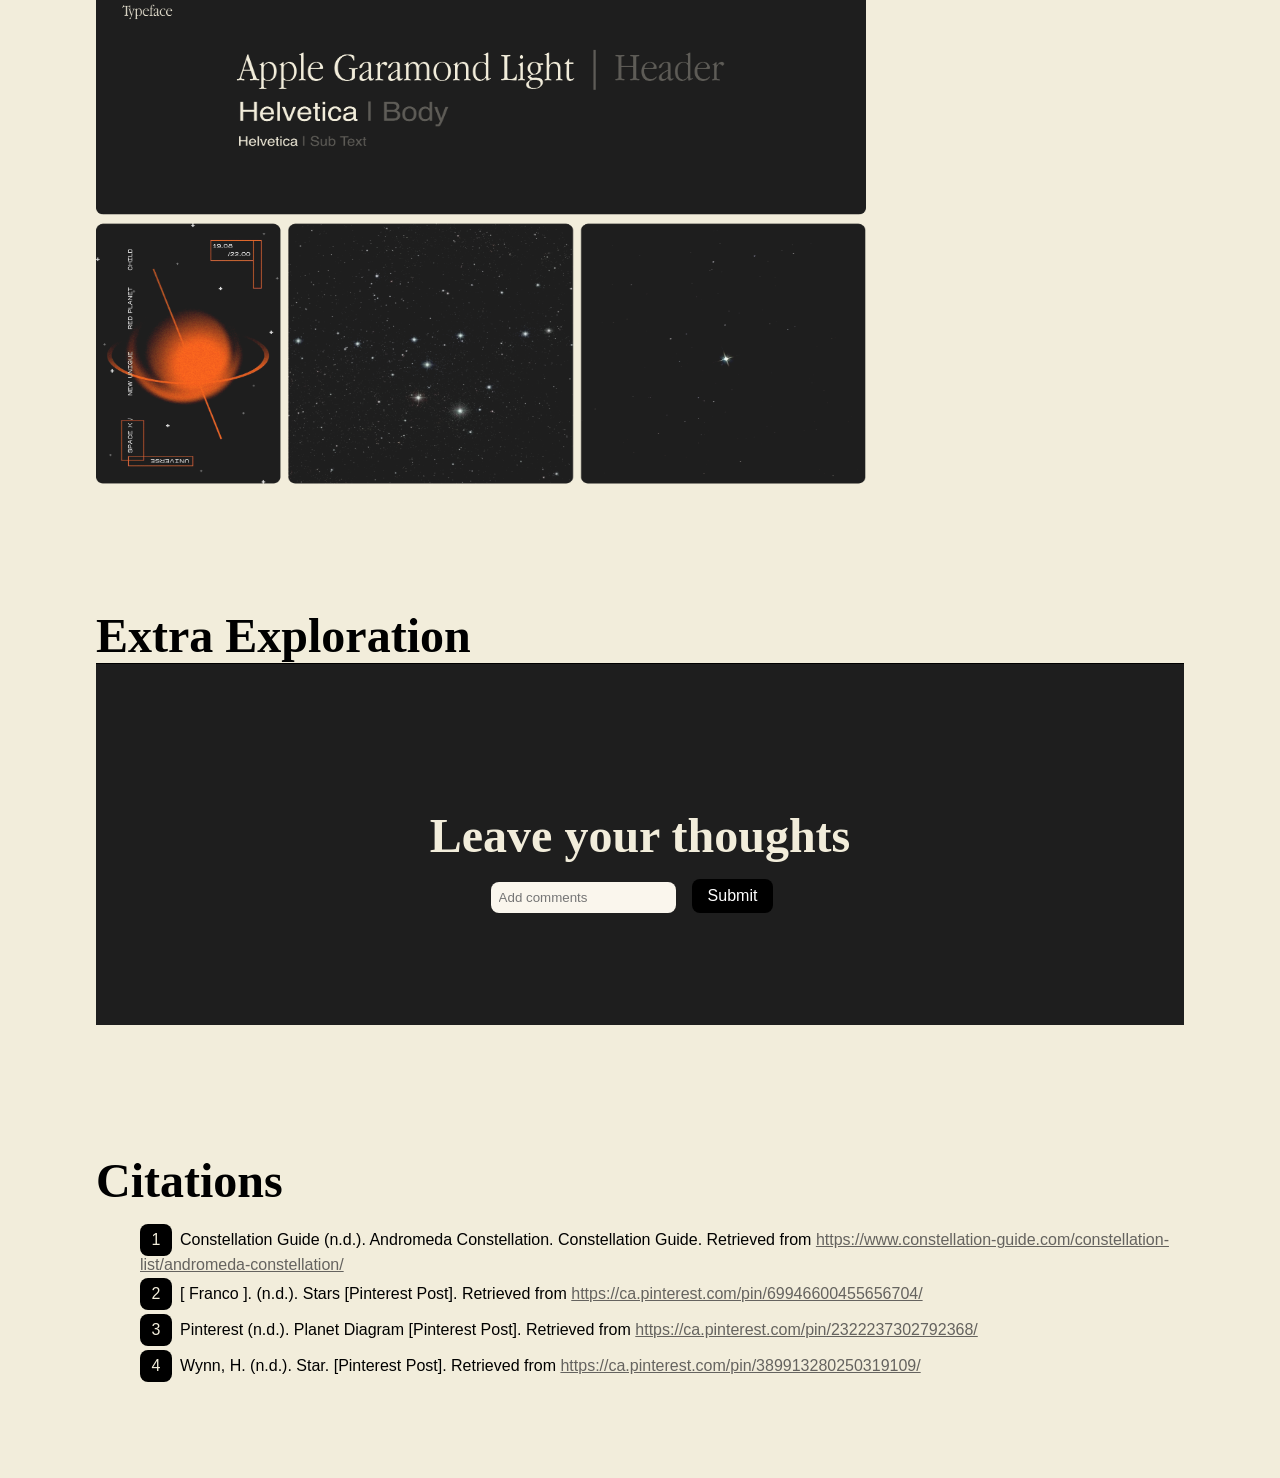
==== commit 0f5bab25: "Store description Added company description" ====
--- a/index.html
+++ b/index.html
@@ -396,26 +396,12 @@
       <section class="element">
         <h2>About the Company</h2>
         <p class="text-display-p">
-          Oak's Archive is a collector's store, housing a range of books, zines,
-          catalogues, postcards, prints, and stationary items which provoke
-          serene naturalistic imagery. The store draws in minimalists, alongside
-          editorial and literary lovers with an appreciation for natural
-          aesthetics as represented in the products Oak's Archive sells. The
-          simple yet high quality items draw customers in, offering
-          functionality that blends seamlessly in everyday life while bringing
-          in elements of the outdoors to the comforts of one's home.
+          Nova's Archive is a platform in which extraterrestrial collectors can browse, shop, and purchase stars, constellations, and other astronomical objects. The product offering is full of spectacular items that any collector would be thrilled to add to their collection. It draws in both avid collectors and first time buyers, united by their love of outer space. Nova's Archive also offers specs and details about all products to ensure customers are well informed before adding to their collections. 
         </p>
 
         <h2>Company Updates / Events</h2>
         <p class="text-display-p">
-          Oak's Archive is a collector's store, housing a range of books, zines,
-          catalogues, postcards, prints, and stationary items which provoke
-          serene naturalistic imagery. The store draws in minimalists, alongside
-          editorial and literary lovers with an appreciation for natural
-          aesthetics as represented in the products Oak's Archive sells. The
-          simple yet high quality items draw customers in, offering
-          functionality that blends seamlessly in everyday life while bringing
-          in elements of the outdoors to the comforts of one's home.
+          Aside from its product offerings, Nova's Archive hosts a variety of events including stargazing nights, astronomy workshops, and auctions. It is a hub for the astronomy community and acts as a platform for like-minded individuals to enjoy their love of astronomy together. Its head office and complete with an observatory and clubhouse can be found on 339 N Satellite Way. 
         </p>
 
 
